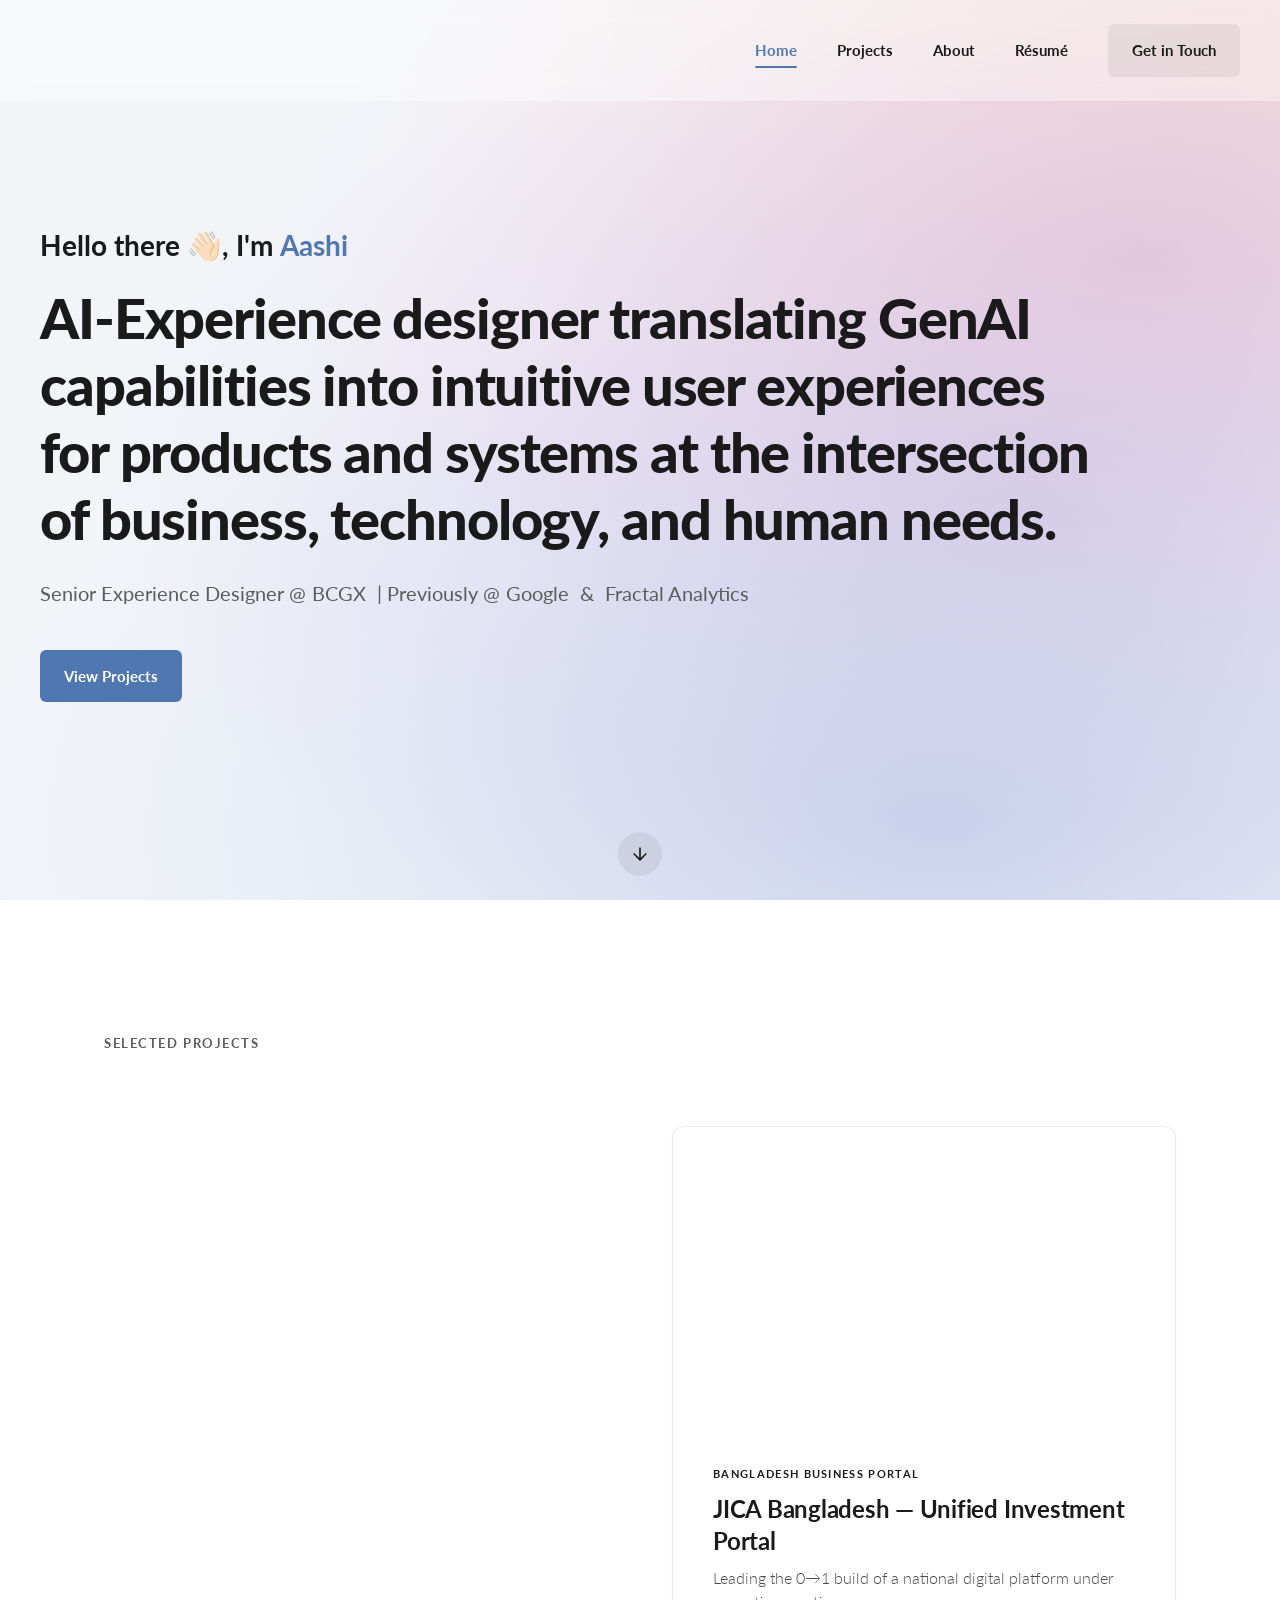
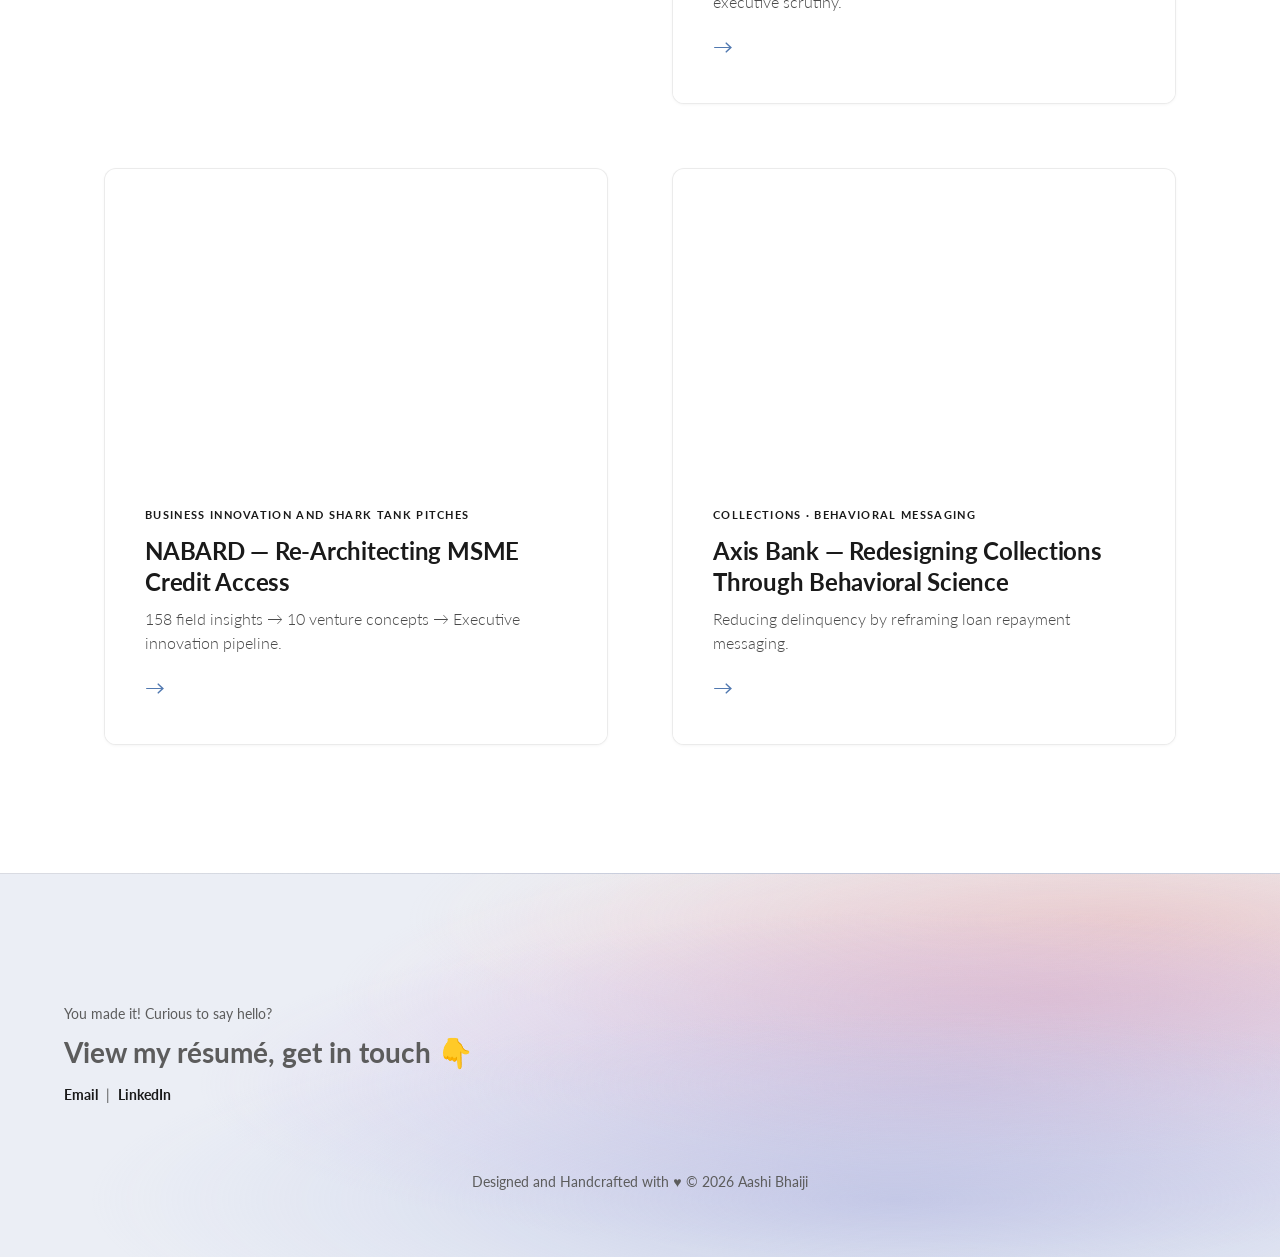
==== index.html @ ac18e511 "Update viewport settings for responsive design and enhance padding for mobile compatibility across m" ====
<!DOCTYPE html>
<html lang="en">
<head>
  <meta charset="UTF-8" />
  <meta name="viewport" content="width=device-width, initial-scale=1.0, viewport-fit=cover" />
  <title>Aashi Bhaiji — Senior Experience Designer</title>
  <meta name="description" content="Aashi Bhaiji — Experience designer crafting scalable product and system experiences at the intersection of business, technology, and human needs." />
  <link rel="preconnect" href="https://fonts.googleapis.com" />
  <link rel="preconnect" href="https://fonts.gstatic.com" crossorigin />
  <link href="https://fonts.googleapis.com/css2?family=Lato:ital,wght@0,300;0,400;0,700;0,900;1,400&display=swap" rel="stylesheet" />
  <link rel="stylesheet" href="styles.css" />
</head>
<body id="top">
  <header class="site-header">
    <nav class="nav">
      <a href="index.html" aria-current="page">Home</a>
      <a href="#projects">Projects</a>
      <a href="about.html">About</a>
      <a href="https://docs.google.com/document/d/1HMW5zZJj4p2m2f_B7VnrQRGxJLU11f6y/edit?usp=sharing&amp;ouid=116514539623917576615&amp;rtpof=true&amp;sd=true" target="_blank" rel="noopener">Résumé</a>
      <a href="#contact" class="btn btn--nav">Get in Touch</a>
    </nav>
    <button class="menu-toggle" aria-label="Toggle menu">
      <span></span>
      <span></span>
      <span></span>
    </button>
  </header>

  <main>
    <section class="hero">
      <div class="hero__container">
        <p class="hero__greeting">Hello there <span class="hero__wave" aria-hidden="true">👋🏻</span>, I'm <a href="https://www.linkedin.com/in/aashibhaiji/" target="_blank" rel="noopener" class="hero__name">Aashi</a></p>
        <h1 class="hero__title">
          AI-Experience designer translating GenAI capabilities into intuitive user experiences for products and systems at the intersection of business, technology, and human needs.
        </h1>
        <p class="hero__lead">
          Senior Experience Designer @<span class="hero__company">BCGX</span> | Previously @<span class="hero__company">Google</span> & <span class="hero__company">Fractal Analytics</span>
        </p>
        <a href="#projects" class="btn btn--primary hero__cta">View Projects</a>
      </div>
      <a href="#projects" class="hero__scroll" aria-label="Scroll to projects">
        <svg width="24" height="24" viewBox="0 0 24 24" fill="none" stroke="currentColor" stroke-width="2" stroke-linecap="round" stroke-linejoin="round"><path d="M12 5v14M19 12l-7 7-7-7"/></svg>
      </a>
    </section>

    <section id="projects" class="work">
      <div class="section-header">
        <span class="section-label">Selected projects</span>
      </div>

      <div class="work__grid">
        <article class="project" id="project-npci">
          <a href="project-npci.html" class="project__link">
            <div class="project__media">
              <img src="assets/npci-project-thumbnail.png" alt="NPCI NetBanking 2.0 thumbnail" class="project__thumb-img project__thumb-img--npci" loading="lazy" decoding="async" />
            </div>
            <div class="project__content">
              <span class="project__description">NetBanking 2.0 · Payments Platform</span>
              <h3 class="project__title">NPCI — Designing NetBanking 2.0</h3>
              <p class="project__subtitle">Reimagining India's NetBanking experience as an interoperable, app-first payment platform.</p>
              <span class="project__arrow">→</span>
            </div>
          </a>
        </article>

        <article class="project" id="project-jica">
          <a href="https://www.notion.so/31821cc8415f800c8d56eee14f1d9a2f" target="_blank" rel="noopener" class="project__link">
            <div class="project__media">
              <span class="project__image project__image--2" aria-hidden="true"></span>
              <span class="project__media-caption">Bangladesh Business Portal</span>
            </div>
            <div class="project__content">
              <span class="project__description">Bangladesh Business Portal</span>
              <h3 class="project__title">JICA Bangladesh — Unified Investment Portal</h3>
              <p class="project__subtitle">Leading the 0→1 build of a national digital platform under executive scrutiny.</p>
              <span class="project__arrow">→</span>
            </div>
          </a>
        </article>

        <article class="project" id="project-nabard">
          <a href="https://www.notion.so/31921cc8415f8076b74cc8e9c3280534" target="_blank" rel="noopener" class="project__link">
            <div class="project__media">
              <span class="project__image project__image--3" aria-hidden="true"></span>
              <span class="project__media-caption">Business Innovation and Shark Tank Pitches</span>
            </div>
            <div class="project__content">
              <span class="project__description">Business Innovation and Shark Tank Pitches</span>
              <h3 class="project__title">NABARD — Re-Architecting MSME Credit Access</h3>
              <p class="project__subtitle">158 field insights → 10 venture concepts → Executive innovation pipeline.</p>
              <span class="project__arrow">→</span>
            </div>
          </a>
        </article>

        <article class="project" id="project-axis">
          <a href="https://www.notion.so/31b21cc8415f806baec9e2d161711b86" target="_blank" rel="noopener" class="project__link">
            <div class="project__media">
              <span class="project__image project__image--4" aria-hidden="true"></span>
              <span class="project__media-caption">Collections · Behavioral Messaging</span>
            </div>
            <div class="project__content">
              <span class="project__description">Collections · Behavioral Messaging</span>
              <h3 class="project__title">Axis Bank — Redesigning Collections Through Behavioral Science</h3>
              <p class="project__subtitle">Reducing delinquency by reframing loan repayment messaging.</p>
              <span class="project__arrow">→</span>
            </div>
          </a>
        </article>
      </div>
    </section>

  </main>

  <footer id="contact" class="site-footer">
    <div class="site-footer__inner">
      <p class="site-footer__hello">You made it! Curious to say hello?</p>
      <p class="site-footer__cta">View my <a href="https://docs.google.com/document/d/1HMW5zZJj4p2m2f_B7VnrQRGxJLU11f6y/edit?usp=sharing&amp;ouid=116514539623917576615&amp;rtpof=true&amp;sd=true" target="_blank" rel="noopener">résumé</a>, get in touch 👇</p>
      <div class="site-footer__links">
        <a href="mailto:hello@aashibhaiji.com" class="site-footer__link">Email</a>
        <span class="site-footer__sep">|</span>
        <a href="https://www.linkedin.com/in/aashibhaiji/" target="_blank" rel="noopener" class="site-footer__link">LinkedIn</a>
      </div>
    </div>
    <p class="site-footer__credit">Designed and Handcrafted with ♥ © 2026 Aashi Bhaiji</p>
  </footer>

  <div class="project-back-top-wrap" id="project-back-top-wrap">
    <span class="project-back-top__label" aria-live="polite">0% read</span>
    <a href="#top" class="project-back-top" aria-label="Back to top" id="project-back-top">
      <span class="project-back-top__ring" aria-hidden="true"></span>
      <svg width="24" height="24" viewBox="0 0 24 24" fill="none" stroke="currentColor" stroke-width="2" stroke-linecap="round" stroke-linejoin="round"><path d="M12 19V5M5 12l7-7 7 7"/></svg>
    </a>
  </div>

  <script src="script.js"></script>
</body>
</html>
---- styles.css ----
/* --- Design tokens --- */
:root {
  --color-bg: #ffffff;
  --color-bg-elevated: #f8f9fa;
  --color-surface: #eef0f2;
  --color-text: #1a1a1a;
  --color-text-muted: #5c5c5c;
  --color-accent: #5078b0;
  --color-accent-soft: rgba(80, 120, 176, 0.12);
  --color-accent-dark: #3e6290;
  --color-border: rgba(0, 0, 0, 0.08);

  --font-family: "Lato", sans-serif;
  /* Hierarchy: light 300, regular 400, bold 700, black 900 */

  --space-xs: 0.5rem;
  --space-sm: 1rem;
  --space-md: 1.5rem;
  --space-lg: 2.5rem;
  --space-xl: 4rem;
  --space-2xl: 6rem;
  --space-3xl: 8rem;

  --radius-sm: 6px;
  --radius-md: 12px;
  --radius-lg: 20px;

  --transition: 0.25s cubic-bezier(0.4, 0, 0.2, 1);
}

/* --- Reset & base --- */
*,
*::before,
*::after {
  box-sizing: border-box;
  margin: 0;
  padding: 0;
}

html {
  scroll-behavior: smooth;
  -webkit-text-size-adjust: 100%;
  text-size-adjust: 100%;
}

body {
  font-family: var(--font-family);
  font-weight: 400;
  font-size: clamp(1rem, 2vw, 1.0625rem);
  line-height: 1.65;
  color: var(--color-text);
  background: #ffffff;
  -webkit-font-smoothing: antialiased;
  -moz-osx-font-smoothing: grayscale;
  overflow-x: hidden;
}

img {
  max-width: 100%;
  height: auto;
  display: block;
}

a {
  color: inherit;
  text-decoration: none;
  transition: color var(--transition), opacity var(--transition);
}

a:hover {
  color: var(--color-accent);
}

a:focus-visible,
button:focus-visible {
  outline: 2px solid var(--color-accent);
  outline-offset: 2px;
}

/* --- Header --- */
.site-header {
  position: fixed;
  top: 0;
  left: 0;
  right: 0;
  z-index: 100;
  display: flex;
  align-items: center;
  justify-content: flex-end;
  padding-top: calc(var(--space-sm) + env(safe-area-inset-top, 0px));
  padding-right: calc(var(--space-md) + env(safe-area-inset-right, 0px));
  padding-bottom: var(--space-sm);
  padding-left: calc(var(--space-md) + env(safe-area-inset-left, 0px));
  background: rgba(255, 255, 255, 0.4);
  backdrop-filter: blur(12px);
  -webkit-backdrop-filter: blur(12px);
  transition: background var(--transition), box-shadow var(--transition);
}

@media (min-width: 769px) {
  .site-header {
    padding-top: calc(var(--space-md) + env(safe-area-inset-top, 0px));
    padding-right: calc(var(--space-lg) + env(safe-area-inset-right, 0px));
    padding-bottom: var(--space-md);
    padding-left: calc(var(--space-lg) + env(safe-area-inset-left, 0px));
  }
}

.site-header.scrolled {
  background: rgba(255, 255, 255, 0.72);
  backdrop-filter: blur(14px);
  -webkit-backdrop-filter: blur(14px);
  box-shadow: 0 1px 0 var(--color-border);
}

body.page-about .site-header,
body.project-page .site-header {
  background: rgba(248, 250, 252, 0.65);
  backdrop-filter: blur(12px);
  -webkit-backdrop-filter: blur(12px);
  border-bottom: 1px solid rgba(0, 0, 0, 0.06);
  box-shadow: 0 1px 0 rgba(0, 0, 0, 0.06);
}

.nav {
  display: flex;
  align-items: center;
  gap: var(--space-md);
}

@media (min-width: 769px) {
  .nav {
    gap: var(--space-lg);
  }
}

.nav a:not(.btn--nav) {
  font-size: clamp(0.875rem, 1.5vw, 0.9375rem);
  font-weight: 700;
  color: var(--color-text);
}

.nav a:not(.btn--nav):hover {
  color: var(--color-accent);
}

.nav a[aria-current="page"]:not(.btn--nav) {
  color: var(--color-accent);
  position: relative;
}

.nav a[aria-current="page"]:not(.btn--nav)::after {
  content: "";
  position: absolute;
  left: 0;
  right: 0;
  bottom: -0.35rem;
  height: 2px;
  background: currentColor;
  border-radius: 999px;
}

.btn--nav {
  display: inline-flex;
  align-items: center;
  justify-content: center;
  padding: 0.5rem 1rem;
  font-size: clamp(0.8125rem, 1.25vw, 0.9375rem);
  font-weight: 700;
  color: var(--color-text);
  background: rgba(0, 0, 0, 0.06);
  border-radius: 9999px;
  transition: background var(--transition), color var(--transition);
}

.btn--nav:hover {
  background: rgba(0, 0, 0, 0.1);
  color: var(--color-text);
}

.menu-toggle {
  display: none;
  flex-direction: column;
  justify-content: center;
  gap: 6px;
  background: none;
  border: none;
  cursor: pointer;
  min-width: 44px;
  min-height: 44px;
  padding: 10px;
  margin: -6px -8px -6px 0;
  color: var(--color-text);
}

.menu-toggle span {
  width: 22px;
  height: 2px;
  background: currentColor;
  transition: var(--transition);
}

@media (max-width: 768px) {
  .nav {
    position: fixed;
    top: 0;
    right: 0;
    bottom: 0;
    left: 0;
    flex-direction: column;
    justify-content: center;
    align-items: center;
    gap: var(--space-lg);
    background: rgba(250, 251, 252, 0.98);
    backdrop-filter: blur(12px);
    opacity: 0;
    visibility: hidden;
    transition: opacity var(--transition), visibility var(--transition);
  }

  .nav .btn--nav {
    margin-top: var(--space-xs);
  }

  .nav.is-open {
    opacity: 1;
    visibility: visible;
  }

  .nav.is-open + .menu-toggle span:nth-child(1) {
    transform: translateY(8px) rotate(45deg);
  }
  .nav.is-open + .menu-toggle span:nth-child(2) {
    opacity: 0;
  }
  .nav.is-open + .menu-toggle span:nth-child(3) {
    transform: translateY(-8px) rotate(-45deg);
  }

  .menu-toggle {
    display: flex;
    z-index: 101;
  }

  .nav a:not(.btn--nav) {
    font-size: 1.0625rem;
    padding: 0.65rem 1.25rem;
    min-height: 48px;
    display: inline-flex;
    align-items: center;
    justify-content: center;
  }

  .nav .btn--nav {
    min-height: 48px;
    padding: 0.65rem 1.35rem;
    font-size: 0.9375rem;
  }
}

/* --- Hero (organic, flowy gradient — reference style) --- */
.hero {
  min-height: 100vh;
  min-height: 100dvh;
  width: 100%;
  display: flex;
  flex-direction: column;
  justify-content: center;
  align-items: center;
  padding: calc(70px + var(--space-sm) + env(safe-area-inset-top, 0px)) 0 max(4rem, env(safe-area-inset-bottom, 0px));
  position: relative;
  background:
    radial-gradient(ellipse 90% 70% at 70% 85%, rgba(170, 185, 228, 0.5) 0%, rgba(195, 208, 238, 0.2) 45%, transparent 70%),
    radial-gradient(ellipse 85% 65% at 75% 55%, rgba(195, 175, 220, 0.48) 0%, rgba(215, 198, 238, 0.18) 50%, transparent 70%),
    radial-gradient(ellipse 80% 60% at 82% 32%, rgba(228, 170, 200, 0.45) 0%, rgba(238, 200, 220, 0.15) 50%, transparent 70%),
    radial-gradient(ellipse 75% 55% at 88% 12%, rgba(240, 195, 175, 0.42) 0%, rgba(248, 218, 198, 0.12) 55%, transparent 75%),
    #f2f4f8;
  background-size: 120% 120%, 120% 120%, 120% 120%, 120% 120%, 100% 100%;
  background-position: 55% 50%, 50% 50%, 45% 50%, 40% 50%, 0 0;
  animation: heroGradientDrift 12s ease-in-out infinite alternate;
}

@keyframes heroGradientDrift {
  0% { background-position: 45% 50%, 40% 50%, 35% 50%, 30% 50%, 0 0; }
  100% { background-position: 65% 50%, 60% 50%, 55% 50%, 50% 50%, 0 0; }
}

.hero__container,
.hero__scroll {
  position: relative;
  z-index: 1;
}

@media (min-width: 769px) {
  .hero {
    padding: calc(80px + var(--space-md) + env(safe-area-inset-top, 0px)) 0 max(5rem, env(safe-area-inset-bottom, 0px));
  }
}

.hero__container {
  width: 100%;
  max-width: 90rem;
  margin: 0 auto;
  padding: 0 max(clamp(1rem, 4vw, 2.5rem), env(safe-area-inset-left, 0px)) 0 max(clamp(1rem, 4vw, 2.5rem), env(safe-area-inset-right, 0px));
  display: flex;
  flex-direction: column;
  align-items: flex-start;
}

.hero__greeting {
  font-size: clamp(1.125rem, 3vw, 1.75rem);
  font-weight: 700;
  color: var(--color-text);
  margin-bottom: var(--space-sm);
  opacity: 0;
  animation: fadeUp 0.6s ease 0.1s forwards;
}

.hero__wave {
  display: inline-block;
  cursor: default;
  transition: transform 0.3s ease;
}

.hero__greeting:hover .hero__wave {
  animation: wave 0.6s ease-in-out;
}

@keyframes wave {
  0%, 100% { transform: rotate(0deg); }
  25% { transform: rotate(20deg); }
  75% { transform: rotate(-10deg); }
}

.hero__greeting .hero__name {
  color: var(--color-accent);
  font-weight: 700;
  display: inline-block;
  transition: transform 0.25s ease, color 0.25s ease;
  position: relative;
  text-decoration: none;
}

.hero__greeting .hero__name::after {
  content: '';
  position: absolute;
  left: 0;
  bottom: -2px;
  width: 100%;
  height: 2px;
  background: currentColor;
  transform: scaleX(0);
  transform-origin: right;
  transition: transform 0.3s ease;
}

.hero__greeting:hover .hero__name,
.hero__name:hover {
  transform: scale(1.04);
}

.hero__greeting:hover .hero__name::after,
.hero__name:hover::after {
  transform: scaleX(1);
  transform-origin: left;
}

.hero__title {
  font-family: var(--font-family);
  font-size: clamp(1.35rem, 5.5vw, 3.5rem);
  font-weight: 900;
  line-height: 1.2;
  letter-spacing: -0.02em;
  color: var(--color-text);
  margin-bottom: var(--space-md);
  width: 100%;
  max-width: 34ch;
  opacity: 0;
  animation: fadeUp 0.6s ease 0.15s forwards;
  text-wrap: balance;
}

.hero__lead {
  font-size: clamp(0.9375rem, 1.75vw, 1.25rem);
  font-weight: 400;
  color: var(--color-text-muted);
  margin-bottom: 0;
  opacity: 0;
  animation: fadeUp 0.6s ease 0.2s forwards;
}

.hero__company {
  padding: 0.15em 0.4em;
  margin: 0 -0.1em;
  border-radius: 4px;
  transition: background 0.25s ease, color 0.25s ease;
}

.hero__lead:hover .hero__company {
  background: var(--color-accent-soft);
  color: var(--color-text);
}

.hero__cta {
  margin-top: var(--space-lg);
  opacity: 0;
  animation: fadeUp 0.6s ease 0.3s forwards;
}

.hero__scroll {
  position: absolute;
  bottom: max(1.5rem, env(safe-area-inset-bottom, 0px));
  left: 50%;
  transform: translateX(-50%);
  display: flex;
  align-items: center;
  justify-content: center;
  width: 2.75rem;
  height: 2.75rem;
  border-radius: 50%;
  background: rgba(0, 0, 0, 0.06);
  color: var(--color-text);
  transition: background var(--transition), color var(--transition), transform var(--transition);
  animation: scrollBounce 2.5s ease-in-out infinite;
  overflow: visible;
}

.hero__scroll::before {
  content: '';
  position: absolute;
  inset: -5px;
  border-radius: 50%;
  border: 2px solid rgba(80, 120, 176, 0.45);
  opacity: 0;
  transform: scale(0.85);
  transition: opacity 0.3s ease, transform 0.3s ease;
}

.hero__scroll:hover::before {
  opacity: 1;
  transform: scale(1);
  animation: scrollRingPulse 1.2s ease-in-out infinite;
}

@keyframes scrollRingPulse {
  0%, 100% { opacity: 0.7; }
  50% { opacity: 1; }
}

.hero__scroll:hover {
  background: rgba(0, 0, 0, 0.12);
  color: var(--color-text);
  animation: none;
  transform: translateX(-50%) translateY(4px);
}

.hero__scroll:hover svg {
  animation: scrollArrow 0.6s ease-in-out infinite;
}

@keyframes scrollBounce {
  0%, 100% { transform: translateX(-50%) translateY(0); }
  50% { transform: translateX(-50%) translateY(6px); }
}

@keyframes scrollArrow {
  0%, 100% { transform: translateY(0); }
  50% { transform: translateY(3px); }
}

.hero__scroll svg {
  width: 1.25rem;
  height: 1.25rem;
  transition: transform var(--transition);
}

@keyframes fadeUp {
  from {
    opacity: 0;
    transform: translateY(20px);
  }
  to {
    opacity: 1;
    transform: translateY(0);
  }
}

/* --- Buttons --- */
.btn {
  display: inline-flex;
  align-items: center;
  justify-content: center;
  padding: 0.875rem 1.5rem;
  font-family: var(--font-family);
  font-size: 0.9375rem;
  font-weight: 700;
  border-radius: var(--radius-sm);
  transition: background var(--transition), color var(--transition), transform var(--transition);
}

.btn--primary {
  background: var(--color-accent);
  color: #fff;
}

.btn--primary:hover {
  background: var(--color-accent-dark);
  color: #fff;
  transform: translateY(-1px);
}

.btn--ghost {
  background: transparent;
  color: var(--color-text);
  border: 1px solid var(--color-border);
}

.btn--ghost:hover {
  border-color: var(--color-text-muted);
  color: var(--color-text);
}

/* --- Sections --- */
.section-header {
  margin-bottom: var(--space-xl);
}

.section-label {
  display: inline-block;
  font-family: var(--font-family);
  font-size: 0.8125rem;
  font-weight: 700;
  letter-spacing: 0.12em;
  text-transform: uppercase;
  color: var(--color-text-muted);
  margin-bottom: var(--space-xs);
  position: relative;
  transition: letter-spacing 0.3s ease, color 0.3s ease;
}

.section-label::after {
  content: '';
  position: absolute;
  left: 50%;
  bottom: -4px;
  width: 0;
  height: 2px;
  background: var(--color-accent);
  transition: width 0.35s ease, left 0.35s ease;
}

.section-label:hover {
  letter-spacing: 0.14em;
  color: var(--color-text);
}

.section-label:hover::after {
  left: 0;
  width: 100%;
}

.section-title {
  font-family: var(--font-family);
  font-size: clamp(1.75rem, 3vw, 2.25rem);
  font-weight: 900;
  letter-spacing: -0.02em;
}

/* --- Work --- */
.work {
  padding: var(--space-2xl) var(--space-md);
  max-width: 72rem;
  margin: 0 auto;
  background: #ffffff;
}

@media (min-width: 769px) {
  .work {
    padding: var(--space-3xl) var(--space-lg);
  }
}

.work__grid {
  display: grid;
  grid-template-columns: repeat(2, 1fr);
  gap: var(--space-xl);
  align-items: stretch;
}

.project {
  scroll-margin-top: 5rem;
  display: flex;
}

.project__link {
  display: flex;
  flex-direction: column;
  width: 100%;
  min-height: 380px;
  border-radius: var(--radius-md);
  overflow: hidden;
  background: #ffffff;
  border: 1px solid var(--color-border);
  box-shadow: 0 1px 3px rgba(0, 0, 0, 0.04);
  transition: border-color var(--transition), transform var(--transition), box-shadow var(--transition);
}

.project__link:hover {
  border-color: rgba(80, 120, 176, 0.35);
  transform: translateY(-4px);
  box-shadow: 0 12px 40px rgba(0, 0, 0, 0.08);
}

.project__link:hover .project__image {
  transform: scale(1.04);
}

.project__link:hover .project__thumb-img {
  transform: scale(1.04);
}

.project__link:hover .project__arrow {
  transform: translateX(4px);
}

.project__link:hover .project__title {
  color: var(--color-accent);
}

.project__media {
  position: relative;
  aspect-ratio: 16 / 10;
  min-height: 160px;
  overflow: hidden;
  flex-shrink: 0;
}

.project__thumb-img {
  width: 100%;
  height: 100%;
  object-fit: cover;
  object-position: center;
  display: block;
  transition: transform 0.5s ease;
}

.project__thumb-img--npci {
  object-position: center 82%;
  transform: scale(1.16);
}

.project__link:hover .project__thumb-img--npci {
  transform: scale(1.2);
}

.project__image {
  width: 100%;
  height: 100%;
  background-size: cover;
  background-position: center;
  transition: transform 0.5s ease;
}

.project__image--1 {
  background-image: url('assets/npci-project-thumbnail.png');
  background-size: cover;
  background-position: center;
}

.project__image--2 {
  background: linear-gradient(135deg, #1e3a4a 0%, #152d3a 50%, #0f2430 100%);
  background-image: linear-gradient(135deg, rgba(255,255,255,0.05) 0%, transparent 50%), linear-gradient(135deg, #1e3a4a 0%, #152d3a 50%, #0f2430 100%);
}

.project__image--3 {
  background: linear-gradient(135deg, #2a3d4a 0%, #1a2d38 50%, #132228 100%);
  background-image: linear-gradient(135deg, rgba(255,255,255,0.05) 0%, transparent 50%), linear-gradient(135deg, #2a3d4a 0%, #1a2d38 50%, #132228 100%);
}

.project__image--4 {
  background: linear-gradient(135deg, #243a47 0%, #1a2d38 50%, #132228 100%);
  background-image: linear-gradient(135deg, rgba(255,255,255,0.05) 0%, transparent 50%), linear-gradient(135deg, #243a47 0%, #1a2d38 50%, #132228 100%);
}

.project__media-caption {
  position: absolute;
  bottom: var(--space-sm);
  left: var(--space-md);
  font-family: var(--font-family);
  font-size: 0.6875rem;
  font-weight: 700;
  letter-spacing: 0.12em;
  text-transform: uppercase;
  color: rgba(255, 255, 255, 0.9);
}

.project__content {
  padding: var(--space-md) var(--space-lg) var(--space-lg);
  display: flex;
  flex-direction: column;
  gap: var(--space-xs);
  flex: 1;
  min-height: 0;
  background: #ffffff;
}

.project__description {
  font-family: var(--font-family);
  font-size: 0.6875rem;
  font-weight: 700;
  letter-spacing: 0.12em;
  text-transform: uppercase;
  color: #1a1a1a;
  margin-bottom: 2px;
}

.project__title {
  font-family: var(--font-family);
  font-size: clamp(1.25rem, 2vw, 1.5rem);
  font-weight: 700;
  letter-spacing: -0.01em;
  line-height: 1.3;
  color: #1a1a1a;
  transition: color var(--transition);
}

.project__subtitle {
  font-family: var(--font-family);
  font-size: clamp(0.9375rem, 1.25vw, 1rem);
  font-weight: 300;
  color: #4a4a4a;
  line-height: 1.5;
  margin-top: 2px;
}

.project__arrow {
  align-self: flex-start;
  margin-top: var(--space-xs);
  font-size: 1.25rem;
  color: var(--color-accent);
  transition: transform var(--transition);
}

@media (max-width: 768px) {
  .work {
    padding: var(--space-xl) max(var(--space-sm), env(safe-area-inset-left, 0px)) var(--space-xl) max(var(--space-sm), env(safe-area-inset-right, 0px));
  }

  .work__grid {
    grid-template-columns: 1fr;
    gap: var(--space-lg);
  }

  .project__link {
    min-height: 0;
  }

  .project__media {
    aspect-ratio: 16 / 9;
  }

  .project__content {
    padding: var(--space-md) var(--space-md) var(--space-lg);
  }
}

/* --- Footer (gradient like hero, left-aligned, last line centered) --- */
.site-footer {
  padding: var(--space-2xl) calc(var(--space-md) + env(safe-area-inset-right, 0px)) calc(var(--space-lg) + env(safe-area-inset-bottom, 0px)) calc(var(--space-md) + env(safe-area-inset-left, 0px));
  border-top: 1px solid var(--color-border);
  background:
    radial-gradient(ellipse 90% 70% at 70% 85%, rgba(165, 175, 220, 0.5) 0%, rgba(185, 195, 230, 0.2) 45%, transparent 70%),
    radial-gradient(ellipse 85% 65% at 75% 55%, rgba(185, 165, 210, 0.45) 0%, rgba(200, 180, 228, 0.18) 50%, transparent 70%),
    radial-gradient(ellipse 80% 60% at 82% 32%, rgba(220, 160, 190, 0.45) 0%, rgba(235, 185, 210, 0.15) 50%, transparent 70%),
    radial-gradient(ellipse 75% 55% at 88% 12%, rgba(235, 180, 160, 0.4) 0%, rgba(245, 205, 185, 0.12) 55%, transparent 75%),
    #ebeef5;
  background-size: 100% 100%, 100% 100%, 100% 100%, 100% 100%, 100% 100%;
}

@media (min-width: 769px) {
  .site-footer {
    padding: var(--space-3xl) calc(var(--space-lg) + env(safe-area-inset-right, 0px)) calc(var(--space-xl) + env(safe-area-inset-bottom, 0px)) calc(var(--space-lg) + env(safe-area-inset-left, 0px));
  }
}

.site-footer__inner {
  max-width: 72rem;
  margin: 0 auto;
  text-align: left;
}

.site-footer__hello {
  font-family: var(--font-family);
  font-size: clamp(1.375rem, 3.75vw, 2rem);
  font-weight: 700;
  color: var(--color-text);
  margin-bottom: 0.25rem;
}

.site-footer__cta {
  margin-bottom: 0.5rem;
  font-family: var(--font-family);
  font-size: clamp(1.25rem, 3.25vw, 1.875rem);
  font-weight: 700;
  color: var(--color-accent);
}

.site-footer__cta a {
  color: inherit;
  transition: color var(--transition), opacity var(--transition);
}

.site-footer__cta a:hover {
  color: var(--color-accent-dark);
  text-decoration: underline;
}

.site-footer__links {
  display: flex;
  flex-wrap: wrap;
  align-items: center;
  justify-content: flex-start;
  gap: 0.5rem;
  margin-bottom: 0;
  font-size: 0.875rem;
}

.site-footer__sep {
  color: var(--color-text-muted);
  user-select: none;
}

.site-footer__link {
  font-family: var(--font-family);
  font-weight: 700;
  color: var(--color-text);
  transition: color var(--transition);
}

.site-footer__link:hover {
  color: var(--color-accent);
}

.site-footer__credit {
  font-family: var(--font-family);
  font-size: 0.75rem;
  font-weight: 300;
  color: var(--color-text-muted);
  text-align: center;
  margin-top: var(--space-xl);
  margin-bottom: 0;
}

.site-footer p {
  font-family: var(--font-family);
  font-size: 0.875rem;
  font-weight: 400;
  color: var(--color-text-muted);
}

/* CTA line: match hero greeting size (overrides .site-footer p) */
p.site-footer__cta {
  font-size: clamp(1.125rem, 3vw, 1.75rem);
  font-weight: 700;
}

.site-footer__inner p + p {
  margin-top: 0;
}

/* --- About page --- */
.about-page {
  padding-top: 4rem;
}

.about-hero {
  position: relative;
  padding: calc(70px + var(--space-2xl)) var(--space-md) var(--space-2xl);
  min-height: 0;
}

.about-hero__gradient {
  position: absolute;
  inset: 0;
  background:
    radial-gradient(ellipse 90% 70% at 70% 85%, rgba(165, 175, 220, 0.5) 0%, rgba(185, 195, 230, 0.2) 45%, transparent 70%),
    radial-gradient(ellipse 85% 65% at 75% 55%, rgba(185, 165, 210, 0.45) 0%, rgba(200, 180, 228, 0.18) 50%, transparent 70%),
    radial-gradient(ellipse 80% 60% at 82% 32%, rgba(220, 160, 190, 0.45) 0%, rgba(235, 185, 210, 0.15) 50%, transparent 70%),
    radial-gradient(ellipse 75% 55% at 88% 12%, rgba(235, 180, 160, 0.4) 0%, rgba(245, 205, 185, 0.12) 55%, transparent 75%),
    #ebeef5;
  background-size: 100% 100%, 100% 100%, 100% 100%, 100% 100%, 100% 100%;
  z-index: 0;
}

.about-hero__inner {
  position: relative;
  z-index: 1;
  max-width: 72rem;
  margin: 0 auto;
  display: flex;
  flex-direction: column;
  align-items: center;
  gap: var(--space-xl);
}

@media (min-width: 769px) {
  .about-hero__inner {
    flex-direction: row;
    align-items: flex-start;
    gap: var(--space-2xl);
  }
}

.about-hero__photo-wrap {
  flex-shrink: 0;
  width: 200px;
  height: 200px;
  border-radius: 50%;
  overflow: hidden;
  border: 4px solid rgba(255, 255, 255, 0.9);
  box-shadow: 0 8px 32px rgba(0, 0, 0, 0.1);
  transition: transform var(--transition), box-shadow var(--transition);
}

.about-hero__photo-wrap:hover {
  transform: scale(1.03);
  box-shadow: 0 12px 40px rgba(0, 0, 0, 0.15);
}

@media (min-width: 769px) {
  .about-hero__photo-wrap {
    width: 280px;
    height: 280px;
  }
}

.about-hero__photo {
  width: 100%;
  height: 100%;
  object-fit: cover;
  object-position: center 50%;
  display: block;
}

.about-hero__intro {
  text-align: center;
}

@media (min-width: 769px) {
  .about-hero__intro {
    text-align: left;
    flex: 1;
  }
}

.about-hero__title {
  font-family: var(--font-family);
  font-size: clamp(1.75rem, 4vw, 2.5rem);
  font-weight: 700;
  color: var(--color-text);
  margin-bottom: var(--space-xs);
}

.about-hero__role {
  font-size: clamp(1.0625rem, 1.5vw, 1.25rem);
  font-weight: 700;
  color: var(--color-accent);
  margin-bottom: var(--space-sm);
}

.about-hero__tagline {
  font-size: clamp(0.9375rem, 1.25vw, 1.0625rem);
  font-weight: 400;
  color: var(--color-text-muted);
  line-height: 1.6;
  max-width: 42rem;
  margin: 0 auto;
}

@media (min-width: 769px) {
  .about-hero__tagline {
    margin: 0;
  }
}

.about-hero__logos {
  margin-top: var(--space-lg);
}

.about-hero__logos-label {
  display: block;
  font-size: 0.75rem;
  font-weight: 700;
  letter-spacing: 0.08em;
  text-transform: uppercase;
  color: var(--color-text-muted);
  margin-bottom: 0.5rem;
}

.about-hero__logos-row {
  display: flex;
  flex-wrap: wrap;
  align-items: center;
  gap: var(--space-lg);
}

.about-hero__logo {
  height: 32px;
  width: auto;
  max-width: 100px;
  object-fit: contain;
  object-position: center center;
  display: block;
  transition: opacity var(--transition);
}

.about-hero__logo:hover {
  opacity: 1;
}

.about-hero__logo-wrap {
  display: inline-flex;
  align-items: center;
  min-height: 28px;
}

.about-hero__logo-fallback {
  font-size: 0.9375rem;
  font-weight: 700;
  color: var(--color-text-muted);
}

.about-hero__cta {
  display: inline-block;
  margin-top: var(--space-md);
}

.about-content {
  padding: var(--space-2xl) var(--space-md);
  background: #ffffff;
}

@media (max-width: 768px) {
  .about-page {
    padding-top: calc(3rem + env(safe-area-inset-top, 0px));
  }

  .about-hero {
    padding: calc(70px + var(--space-xl) + env(safe-area-inset-top, 0px)) max(var(--space-sm), env(safe-area-inset-left, 0px)) var(--space-xl) max(var(--space-sm), env(safe-area-inset-right, 0px));
  }

  .about-content {
    padding: var(--space-xl) max(var(--space-sm), env(safe-area-inset-left, 0px)) var(--space-2xl) max(var(--space-sm), env(safe-area-inset-right, 0px));
  }
}

.about-content__inner {
  max-width: 56rem;
  margin: 0 auto;
}

.about-content__heading {
  font-family: var(--font-family);
  font-size: clamp(1.25rem, 2vw, 1.5rem);
  font-weight: 700;
  color: var(--color-text);
  margin-top: var(--space-xl);
  margin-bottom: var(--space-md);
  letter-spacing: -0.02em;
  display: flex;
  align-items: center;
  gap: 0.5rem;
}

.about-content__heading:first-child {
  margin-top: 0;
}

.about-content__icon {
  display: inline-flex;
  align-items: center;
  justify-content: center;
  width: 1.75rem;
  height: 1.75rem;
  color: var(--color-accent);
  flex-shrink: 0;
}

.about-content__icon svg {
  width: 100%;
  height: 100%;
}

/* Scroll reveal: hidden until in view */
.about-reveal {
  opacity: 0;
  transform: translateY(20px);
  transition: opacity 0.6s ease, transform 0.6s ease;
}

.about-reveal.is-visible {
  opacity: 1;
  transform: translateY(0);
}

.about-list {
  list-style: none;
  padding: 0;
  margin: 0 0 var(--space-lg);
}

.about-list__item {
  font-size: 0.9375rem;
  font-weight: 400;
  color: var(--color-text);
  line-height: 1.6;
  padding: var(--space-sm) 0;
  border-bottom: 1px solid var(--color-border);
}

.about-list__item:last-child {
  border-bottom: none;
}

.about-exp__item {
  margin-bottom: var(--space-lg);
  padding: var(--space-lg);
  border-radius: var(--radius-md);
  border: 1px solid var(--color-border);
  background: #ffffff;
  box-shadow: 0 1px 3px rgba(0, 0, 0, 0.04);
  transition: transform var(--transition), box-shadow var(--transition), border-color var(--transition);
}

.about-exp__item:hover {
  transform: translateY(-2px);
  box-shadow: 0 8px 24px rgba(0, 0, 0, 0.08);
  border-color: rgba(80, 120, 176, 0.25);
}

.about-exp__item:last-of-type {
  margin-bottom: 0;
}

.about-exp__meta {
  margin-bottom: var(--space-md);
}

.about-exp__title {
  font-family: var(--font-family);
  font-size: 1.125rem;
  font-weight: 700;
  color: var(--color-text);
  margin-bottom: 0.25rem;
  display: inline-flex;
  align-items: center;
  gap: 0.6rem;
  flex-wrap: wrap;
}

.about-exp__company-logo {
  height: 18px;
  width: auto;
  object-fit: contain;
  display: inline-block;
}

.about-exp__company-logo--bcg {
  height: 16px;
}

.about-exp__role {
  display: block;
  font-size: 0.9375rem;
  font-weight: 700;
  color: var(--color-accent);
}

.about-exp__dates {
  display: block;
  font-size: 0.8125rem;
  font-weight: 300;
  color: var(--color-text-muted);
  margin-top: 0.25rem;
}

.about-exp__bullets {
  list-style: disc;
  padding-left: 1.25rem;
  margin: 0;
  font-size: 0.9375rem;
  font-weight: 400;
  color: var(--color-text);
  line-height: 1.65;
}

.about-exp__bullets li {
  margin-bottom: 0.5rem;
}

.about-exp__bullets li:last-child {
  margin-bottom: 0;
}

.about-exp__sub {
  list-style: circle;
  margin-left: 1rem;
  padding-left: 0.25rem;
}

.about-exp__selected-head,
.about-exp__subhead {
  list-style: none;
  margin-left: 0;
  padding-left: 0;
  margin-bottom: 0.25rem;
}

.about-exp__selected-head {
  margin-top: var(--space-lg);
}

.about-exp__selected-head .about-exp__subheading {
  color: var(--color-accent);
  font-size: 1.125rem;
}

.about-exp__subhead {
  margin-top: var(--space-lg);
}

.about-exp__subhead:first-of-type {
  margin-top: var(--space-sm);
}

.about-exp__subheading {
  font-family: var(--font-family);
  font-size: 1rem;
  font-weight: 700;
  color: var(--color-text);
  margin: 0;
  letter-spacing: -0.01em;
}

.about-exp__live {
  list-style: none;
  margin-left: 0;
  padding-left: 0;
  margin-top: 0.5rem;
  margin-bottom: 0.5rem;
  padding: 0.35rem 0 0.35rem 0.75rem;
  border-left: 3px solid var(--color-accent);
  background: var(--color-accent-soft);
  border-radius: 0 4px 4px 0;
  font-size: 0.875rem;
  font-weight: 600;
  display: flex;
  align-items: center;
  flex-wrap: wrap;
  gap: 0.5rem;
}

.about-exp__live-pill {
  display: inline-block;
  padding: 0.2rem 0.5rem;
  font-size: 0.6875rem;
  font-weight: 700;
  letter-spacing: 0.06em;
  text-transform: uppercase;
  color: #fff;
  background: var(--color-accent);
  border-radius: 4px;
}

.about-exp__live a {
  color: var(--color-accent);
}

.about-exp__live a:hover {
  text-decoration: underline;
}

.about-exp__live-icon {
  font-size: 0.75em;
  opacity: 0.9;
}

.about-content__back {
  margin-top: var(--space-2xl);
  margin-bottom: 0;
}

.about-content__back a {
  font-weight: 700;
  color: var(--color-accent);
}

.about-content__back a:hover {
  text-decoration: underline;
}

/* Skills pills */
.about-skills {
  margin-bottom: var(--space-xl);
}

.about-skills__group {
  font-family: var(--font-family);
  font-size: 0.9375rem;
  font-weight: 700;
  color: var(--color-text);
  margin-top: var(--space-md);
  margin-bottom: 0.25rem;
}

.about-skills__group:first-child {
  margin-top: 0;
}

.about-skills__list {
  font-size: 0.9375rem;
  font-weight: 400;
  color: var(--color-text);
  line-height: 1.65;
  margin: 0 0 var(--space-sm);
}

/* --- Project / case study page --- */
.project-page {
  padding-top: 0;
}

.project-main {
  padding-bottom: 0;
}

.project-hero {
  position: relative;
  padding: calc(70px + var(--space-2xl)) var(--space-md) var(--space-2xl);
  min-height: 0;
}

.project-hero__gradient {
  position: absolute;
  inset: 0;
  background:
    radial-gradient(ellipse 90% 70% at 70% 85%, rgba(165, 175, 220, 0.5) 0%, rgba(185, 195, 230, 0.2) 45%, transparent 70%),
    radial-gradient(ellipse 85% 65% at 75% 55%, rgba(185, 165, 210, 0.45) 0%, rgba(200, 180, 228, 0.18) 50%, transparent 70%),
    radial-gradient(ellipse 80% 60% at 82% 32%, rgba(220, 160, 190, 0.45) 0%, rgba(235, 185, 210, 0.15) 50%, transparent 70%),
    radial-gradient(ellipse 75% 55% at 88% 12%, rgba(235, 180, 160, 0.4) 0%, rgba(245, 205, 185, 0.12) 55%, transparent 75%),
    #ebeef5;
  background-size: 100% 100%, 100% 100%, 100% 100%, 100% 100%, 100% 100%;
  z-index: 0;
}

.project-hero__inner {
  position: relative;
  z-index: 1;
  max-width: 52rem;
  margin: 0 auto;
}

.project-back {
  display: inline-block;
  font-size: 0.9375rem;
  font-weight: 700;
  color: var(--color-accent);
  margin-bottom: var(--space-lg);
}

.project-back:hover {
  text-decoration: underline;
}

.project-hero__label {
  font-size: 0.8125rem;
  font-weight: 700;
  letter-spacing: 0.08em;
  text-transform: uppercase;
  color: var(--color-text-muted);
  margin-bottom: var(--space-xs);
}

.project-hero__title {
  font-family: var(--font-family);
  font-size: clamp(1.75rem, 4vw, 2.75rem);
  font-weight: 900;
  line-height: 1.2;
  letter-spacing: -0.02em;
  color: var(--color-text);
  margin-bottom: var(--space-sm);
}

.project-hero__tagline {
  font-size: clamp(1rem, 1.5vw, 1.25rem);
  font-weight: 400;
  color: var(--color-text-muted);
  line-height: 1.5;
  margin-bottom: var(--space-lg);
}

.project-hero__meta {
  display: flex;
  flex-wrap: nowrap;
  align-items: baseline;
  gap: 0;
  margin-bottom: var(--space-xl);
  border-top: 1px solid var(--color-border);
  border-bottom: 1px solid var(--color-border);
  padding: var(--space-sm) 0;
}

.project-hero__meta-item {
  margin: 0;
  flex: 1;
  min-width: 0;
  padding: 0 var(--space-md);
  border-right: 1px solid var(--color-border);
}

.project-hero__meta-item:last-child {
  border-right: none;
  padding-right: 0;
}

.project-hero__meta-item:first-child {
  padding-left: 0;
}

.project-hero__meta-item dt {
  font-size: 0.6875rem;
  font-weight: 700;
  letter-spacing: 0.06em;
  text-transform: uppercase;
  color: var(--color-text-muted);
  margin-bottom: 0.2rem;
}

.project-hero__meta-item dd {
  font-size: 0.8125rem;
  font-weight: 600;
  color: var(--color-text);
  margin: 0;
  line-height: 1.35;
}

@media (max-width: 768px) {
  .project-hero {
    padding: calc(70px + var(--space-xl) + env(safe-area-inset-top, 0px)) max(var(--space-sm), env(safe-area-inset-left, 0px)) var(--space-xl) max(var(--space-sm), env(safe-area-inset-right, 0px));
  }

  .project-hero__meta {
    flex-wrap: wrap;
    gap: var(--space-sm) 0;
  }
  .project-hero__meta-item {
    flex: 1 1 50%;
    min-width: 45%;
    border-right: none;
    border-bottom: 1px solid var(--color-border);
    padding: var(--space-xs) 0;
  }
  .project-hero__meta-item:nth-child(odd) {
    padding-right: var(--space-sm);
  }
  .project-hero__meta-item:nth-child(even) {
    padding-left: var(--space-sm);
    border-left: 1px solid var(--color-border);
  }
  .project-hero__meta-item:last-child,
  .project-hero__meta-item:nth-last-child(2) {
    border-bottom: none;
  }

  .project-content {
    padding: var(--space-xl) max(var(--space-sm), env(safe-area-inset-left, 0px)) var(--space-2xl) max(var(--space-sm), env(safe-area-inset-right, 0px));
  }

  .project-section--alt {
    margin-left: 0;
    margin-right: 0;
    border-radius: var(--radius-sm);
    padding: var(--space-md) max(var(--space-sm), env(safe-area-inset-left, 0px)) var(--space-md) max(var(--space-sm), env(safe-area-inset-right, 0px));
  }

  .project-section p,
  .project-list,
  .project-callout {
    font-size: 1.0625rem;
  }

  .project-callout {
    padding: var(--space-md);
    margin-left: 0;
    margin-right: 0;
  }

  .project-doc-viewport__body {
    height: min(58vh, 480px);
    max-height: min(58vh, 480px);
    min-height: 220px;
  }

  .project-doc-viewport__toolbar {
    flex-direction: column;
    align-items: flex-start;
  }

  .project-back-top-wrap {
    right: max(var(--space-sm), env(safe-area-inset-right, 0px));
    bottom: max(var(--space-md), env(safe-area-inset-bottom, 0px));
    flex-wrap: wrap;
    justify-content: flex-end;
    max-width: calc(100vw - 1.25rem);
  }

  .project-back-top__label {
    max-width: 9rem;
    white-space: normal;
    line-height: 1.25;
    text-align: right;
  }

  .img-lightbox {
    padding: max(0.75rem, env(safe-area-inset-top)) max(0.75rem, env(safe-area-inset-right)) max(0.75rem, env(safe-area-inset-bottom)) max(0.75rem, env(safe-area-inset-left));
  }

  .img-lightbox__inner {
    width: min(1200px, 100%);
    max-height: min(88vh, 100dvh);
  }

  .img-lightbox__close {
    top: max(0.25rem, env(safe-area-inset-top, 0px));
    right: max(0.25rem, env(safe-area-inset-right, 0px));
    width: 2.75rem;
    height: 2.75rem;
    font-size: 1.25rem;
  }

  .project-img--video-mobile-fit {
    max-width: min(22rem, calc(100% - 0.5rem));
  }
}

/* Image placeholders — replace with <img> when ready */
.project-img {
  margin: var(--space-lg) 0;
}

.project-img--hero {
  margin-top: var(--space-xl);
  margin-bottom: var(--space-2xl);
}

.project-img__placeholder {
  display: flex;
  align-items: center;
  justify-content: center;
  min-height: 200px;
  background: var(--color-surface);
  border: 2px dashed var(--color-border);
  border-radius: var(--radius-md);
  color: var(--color-text-muted);
  font-size: 0.875rem;
  text-align: center;
  padding: var(--space-md);
}

.project-img--hero .project-img__placeholder {
  aspect-ratio: 16 / 9;
  min-height: 0;
}

.project-img--full .project-img__placeholder {
  aspect-ratio: 16 / 9;
  min-height: 0;
}

.project-img--inline .project-img__placeholder {
  aspect-ratio: 4 / 3;
  max-width: 36rem;
  min-height: 0;
}

.project-img__caption {
  max-width: 20ch;
}

.project-img__visit-link {
  margin-top: 0.5rem;
  font-size: 0.875rem;
  font-weight: 700;
}

.project-img__visit-link a {
  color: var(--color-accent);
}

.project-img__visit-link a:hover {
  text-decoration: underline;
}

.project-img__media {
  width: 100%;
  height: auto;
  display: block;
  border-radius: var(--radius-md);
  border: 1px solid var(--color-border);
  box-shadow: 0 10px 28px rgba(0, 0, 0, 0.08);
}

.project-img--video {
  min-height: 12rem;
}

/* Mobile screen recordings: cap size so the page stays scannable */
.project-img--video.project-img--video-mobile-fit {
  max-width: min(22rem, 100%);
  margin-left: auto;
  margin-right: auto;
  min-height: 0;
}

.project-img--video-mobile-fit .project-video__media {
  width: auto;
  max-width: 100%;
  max-height: min(62vh, 520px);
  height: auto;
  margin-left: auto;
  margin-right: auto;
  object-fit: contain;
}

.project-video__media {
  width: 100%;
  max-width: 100%;
  height: auto;
  display: block;
  border-radius: var(--radius-md);
  border: 1px solid var(--color-border);
  box-shadow: 0 10px 28px rgba(0, 0, 0, 0.08);
  background: #0f1419;
}

/* Embedded workbook (Office Online) + download — fixed viewport height */
.project-doc-viewport {
  margin: var(--space-lg) 0;
  border: 1px solid var(--color-border);
  border-radius: var(--radius-md);
  box-shadow: 0 10px 28px rgba(0, 0, 0, 0.08);
  overflow: hidden;
  background: var(--color-surface);
  max-width: 100%;
}

.project-doc-viewport__toolbar {
  display: flex;
  flex-wrap: wrap;
  align-items: center;
  justify-content: space-between;
  gap: var(--space-sm);
  padding: var(--space-sm) var(--space-md);
  border-bottom: 1px solid var(--color-border);
  background: var(--color-bg-elevated);
}

.project-doc-viewport__title {
  font-size: 0.875rem;
  font-weight: 700;
  color: var(--color-text);
  line-height: 1.35;
  max-width: 42ch;
}

.project-doc-viewport__download {
  font-size: 0.8125rem;
  font-weight: 700;
  color: var(--color-accent);
  text-decoration: none;
  white-space: nowrap;
}

.project-doc-viewport__download:hover {
  text-decoration: underline;
}

.project-doc-viewport__body {
  position: relative;
  width: 100%;
  height: min(70vh, 600px);
  min-height: 280px;
  max-height: min(70vh, 600px);
  background: var(--color-bg-elevated);
}

.project-doc-viewport__frame {
  display: block;
  width: 100%;
  height: 100%;
  border: 0;
  background: #fff;
}

.project-doc-viewport--local .project-doc-viewport__frame {
  display: none;
}

.project-doc-viewport__fallback {
  display: none;
  position: absolute;
  inset: 0;
  align-items: center;
  justify-content: center;
  padding: var(--space-lg);
  text-align: center;
  font-size: 0.875rem;
  line-height: 1.5;
  color: var(--color-text-muted);
}

.project-doc-viewport__fallback p {
  margin: 0;
  max-width: 36ch;
}

.project-doc-viewport--local .project-doc-viewport__fallback {
  display: flex;
}

.project-img__strip {
  display: grid;
  gap: var(--space-md);
}

.project-img__strip--three {
  grid-template-columns: repeat(3, minmax(0, 1fr));
}

.project-img__strip--stack {
  grid-template-columns: 1fr;
  gap: var(--space-lg);
}

@media (max-width: 1024px) {
  .project-img__strip--three {
    grid-template-columns: 1fr;
  }
}

.project-img__strip .project-img__media {
  cursor: zoom-in;
}

.project-reveal-image {
  opacity: 0;
  transform: translateY(18px);
  transition: opacity 0.65s ease, transform 0.65s ease;
}

.project-reveal-image.is-visible {
  opacity: 1;
  transform: translateY(0);
}

.img-lightbox {
  position: fixed;
  inset: 0;
  background: rgba(10, 16, 28, 0.82);
  display: flex;
  align-items: center;
  justify-content: center;
  z-index: 999;
  padding: 2rem;
  opacity: 0;
  visibility: hidden;
  pointer-events: none;
  transition: opacity 0.25s ease, visibility 0.25s ease;
}

.img-lightbox.is-open {
  opacity: 1;
  visibility: visible;
  pointer-events: auto;
}

.img-lightbox__inner {
  position: relative;
  width: min(1200px, 92vw);
  max-height: 90vh;
  display: flex;
  align-items: center;
  justify-content: center;
}

.img-lightbox__img {
  width: auto;
  max-width: 100%;
  max-height: 88vh;
  border-radius: var(--radius-md);
  border: 1px solid rgba(255, 255, 255, 0.16);
  box-shadow: 0 24px 60px rgba(0, 0, 0, 0.45);
  object-fit: contain;
}

.img-lightbox__close {
  position: absolute;
  top: -0.75rem;
  right: -0.75rem;
  width: 2.25rem;
  height: 2.25rem;
  border: 0;
  border-radius: 999px;
  background: rgba(255, 255, 255, 0.92);
  color: #0f172a;
  font-size: 1.15rem;
  font-weight: 700;
  line-height: 1;
  cursor: pointer;
}

.img-lightbox__close:hover {
  background: #ffffff;
}

.project-content {
  background: #ffffff;
  padding: var(--space-2xl) var(--space-md) var(--space-3xl);
}

.project-content__inner {
  max-width: 52rem;
  margin: 0 auto;
}

.project-section {
  margin-bottom: var(--space-2xl);
}

.project-section:last-of-type {
  margin-bottom: var(--space-xl);
}

.project-section__title {
  font-family: var(--font-family);
  font-size: clamp(1.25rem, 2vw, 1.5rem);
  font-weight: 700;
  color: var(--color-text);
  margin-bottom: var(--space-md);
  padding-top: var(--space-sm);
}

.project-section__subtitle {
  font-family: var(--font-family);
  font-size: 1.125rem;
  font-weight: 700;
  color: var(--color-text);
  margin-top: var(--space-lg);
  margin-bottom: var(--space-sm);
}

.project-section__lead {
  font-size: 1.0625rem;
  line-height: 1.65;
  color: var(--color-text);
  margin-bottom: var(--space-md);
}

.project-section p {
  font-size: 1.125rem;
  font-weight: 400;
  line-height: 1.65;
  color: var(--color-text);
  margin-bottom: var(--space-md);
}

.project-section p:last-child {
  margin-bottom: 0;
}

/* Section variants for visual rhythm */
.project-section--lead .project-section__lead {
  font-size: 1.125rem;
  color: var(--color-text);
}

.project-section--alt {
  background: var(--color-bg-elevated);
  margin-left: calc(-1 * var(--space-md));
  margin-right: calc(-1 * var(--space-md));
  padding: var(--space-lg) var(--space-md);
  border-radius: var(--radius-md);
}

@media (min-width: 769px) {
  .project-section--alt {
    margin-left: calc(-1 * var(--space-lg));
    margin-right: calc(-1 * var(--space-lg));
    padding: var(--space-xl) var(--space-lg);
  }
}

.project-section--outcomes {
  padding-top: var(--space-md);
}

.project-subsection {
  margin-top: var(--space-xl);
  padding-top: var(--space-lg);
  border-top: 1px solid var(--color-border);
}

.project-subsection:first-of-type {
  margin-top: var(--space-lg);
  padding-top: 0;
  border-top: none;
}

/* Callouts and pull quotes */
.project-callout {
  font-family: var(--font-family);
  font-size: 1.125rem;
  font-weight: 400;
  line-height: 1.6;
  color: var(--color-text);
  margin: var(--space-lg) 0;
  padding: var(--space-md) var(--space-lg);
  border-left: 4px solid var(--color-accent);
  background: var(--color-accent-soft);
  border-radius: 0 var(--radius-sm) var(--radius-sm) 0;
}

.project-callout p,
.project-callout strong {
  color: inherit;
}

.project-callout--highlight {
  border-left-color: var(--color-accent);
  background: rgba(80, 120, 176, 0.08);
}

.project-callout--insights {
  padding: var(--space-md) var(--space-lg);
}

.project-callout--insights .project-list {
  margin-bottom: 0;
}

.project-callout--closing {
  font-size: 1.125rem;
  font-weight: 400;
  margin-top: var(--space-xl);
  margin-bottom: 0;
}

/* Lists */
.project-list {
  list-style: disc;
  padding-left: 1.25rem;
  margin: 0 0 var(--space-md);
  font-size: 1.125rem;
  font-weight: 400;
  line-height: 1.65;
  color: var(--color-text);
}

.project-list li {
  margin-bottom: 0.35rem;
}

.project-list li:last-child {
  margin-bottom: 0;
}

.project-list--compact li {
  margin-bottom: 0.2rem;
}

.project-list--unstyled {
  list-style: none;
  padding-left: 0;
}

.project-list--unstyled li {
  position: relative;
  padding-left: 1.25rem;
  margin-bottom: 0.5rem;
}

.project-list--unstyled li::before {
  content: '';
  position: absolute;
  left: 0;
  top: 0.5em;
  width: 6px;
  height: 6px;
  border-radius: 50%;
  background: var(--color-accent);
}

.project-list--outcomes {
  list-style: none;
  padding-left: 0;
  display: grid;
  gap: var(--space-sm);
}

.project-list--outcomes li {
  position: relative;
  padding-left: 1.5rem;
  margin-bottom: 0;
}

.project-list--outcomes li::before {
  content: '✓';
  position: absolute;
  left: 0;
  font-weight: 700;
  color: var(--color-accent);
}

.project-link-notion {
  font-weight: 700;
  color: var(--color-accent);
}

.project-link-notion:hover {
  text-decoration: underline;
}

.project-content__footer {
  margin-top: var(--space-2xl);
  margin-bottom: var(--space-md);
}

.project-back-wrap {
  margin-top: var(--space-lg);
  margin-bottom: 0;
}

/* Floating back-to-top + read progress (same style as hero scroll, right side) */
.project-back-top-wrap {
  --scroll-pct: 0;
  position: fixed;
  right: var(--space-md);
  bottom: var(--space-lg);
  z-index: 50;
  display: flex;
  align-items: center;
  gap: 0.5rem;
  opacity: 0;
  visibility: hidden;
  pointer-events: none;
  transition: opacity 0.25s ease, visibility 0.25s ease;
}

.project-back-top-wrap.is-visible {
  opacity: 1;
  visibility: visible;
  pointer-events: auto;
}

.project-back-top__label {
  font-size: 0.8125rem;
  font-weight: 600;
  color: var(--color-text-muted);
  white-space: nowrap;
}

.project-back-top {
  position: relative;
  flex-shrink: 0;
  display: flex;
  align-items: center;
  justify-content: center;
  width: 2.5rem;
  height: 2.5rem;
  border-radius: 50%;
  background: rgba(0, 0, 0, 0.06);
  color: var(--color-text);
  transition: background var(--transition), color var(--transition), transform var(--transition);
  overflow: visible;
}

.project-back-top__ring {
  position: absolute;
  inset: -5px;
  border-radius: 50%;
  background: conic-gradient(
    from -90deg,
    var(--color-accent) 0deg,
    var(--color-accent) calc(var(--scroll-pct, 0) * 3.6deg),
    rgba(0, 0, 0, 0.08) calc(var(--scroll-pct, 0) * 3.6deg)
  );
  mask: radial-gradient(circle, transparent 62%, black 62%);
  -webkit-mask: radial-gradient(circle, transparent 62%, black 62%);
  pointer-events: none;
}

.project-back-top::before {
  content: '';
  position: absolute;
  inset: -5px;
  border-radius: 50%;
  border: 2px solid rgba(80, 120, 176, 0.45);
  opacity: 0;
  transform: scale(0.85);
  transition: opacity 0.3s ease, transform 0.3s ease;
  pointer-events: none;
}

.project-back-top:hover {
  background: rgba(0, 0, 0, 0.12);
  color: var(--color-text);
}

.project-back-top:hover::before {
  opacity: 1;
  transform: scale(1);
}

.project-back-top svg {
  position: relative;
  z-index: 1;
  width: 1.25rem;
  height: 1.25rem;
}

@media (min-width: 769px) {
  .project-back-top-wrap {
    right: var(--space-xl);
    bottom: var(--space-xl);
  }
}

@media (min-width: 769px) {
  .project-hero {
    padding: calc(80px + var(--space-3xl) + env(safe-area-inset-top, 0px)) calc(var(--space-lg) + env(safe-area-inset-right, 0px)) var(--space-3xl) calc(var(--space-lg) + env(safe-area-inset-left, 0px));
  }
  .project-content {
    padding: var(--space-3xl) calc(var(--space-lg) + env(safe-area-inset-right, 0px)) var(--space-3xl) calc(var(--space-lg) + env(safe-area-inset-left, 0px));
  }
}

@media (prefers-reduced-motion: reduce) {
  .hero__scroll {
    animation: none;
  }
  .hero__scroll:hover svg {
    animation: none;
  }
  .hero__greeting:hover .hero__wave {
    animation: none;
  }
  .about-reveal {
    opacity: 1;
    transform: none;
  }
  .about-reveal.is-visible {
    opacity: 1;
    transform: none;
  }
  .project-reveal-image {
    opacity: 1;
    transform: none;
    transition: none;
  }
}

/* --- Touch: reduce motion on hover for low-precision devices --- */
@media (hover: none) {
  .project__link:hover .project__image {
    transform: none;
  }
  .project__link:hover .project__title {
    color: #1a1a1a;
  }
  .project__link:active {
    opacity: 0.95;
  }
  .hero__scroll {
    animation: none;
  }
  .about-hero__photo-wrap:hover {
    transform: none;
  }
}
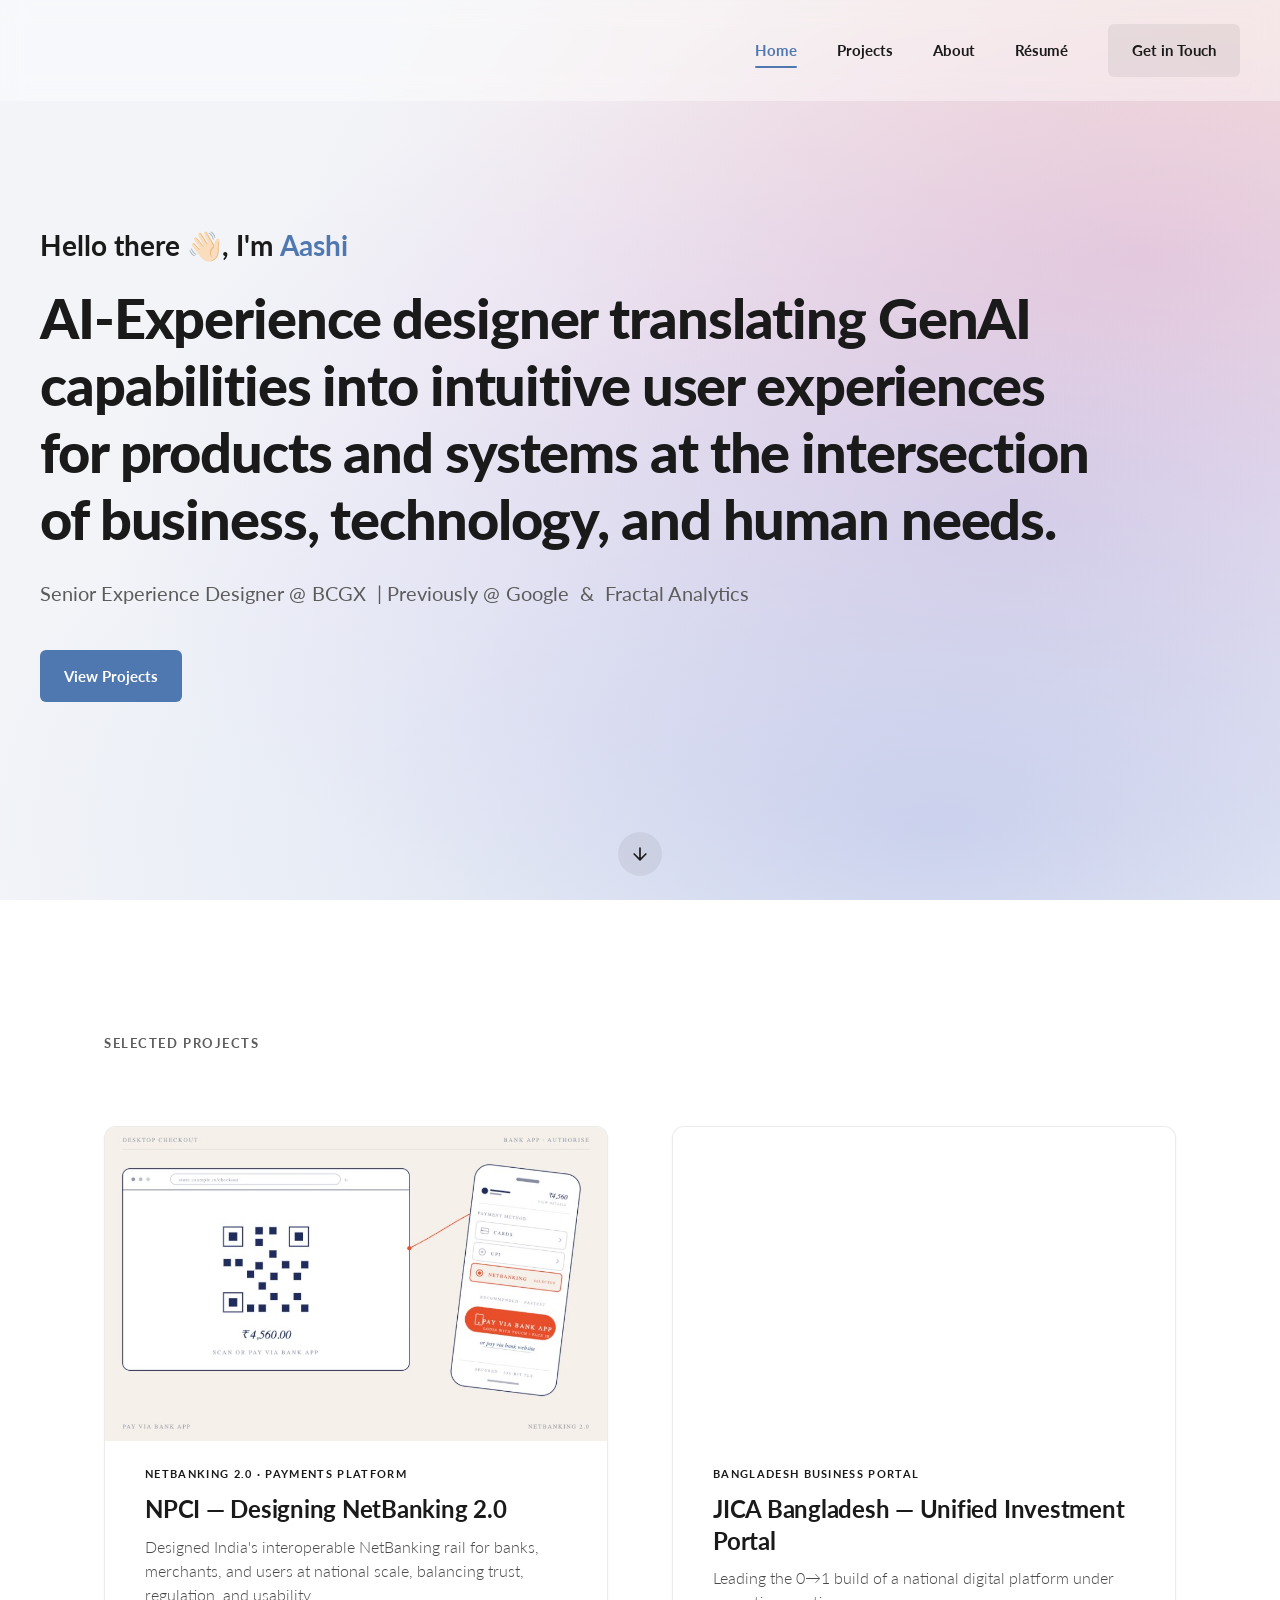
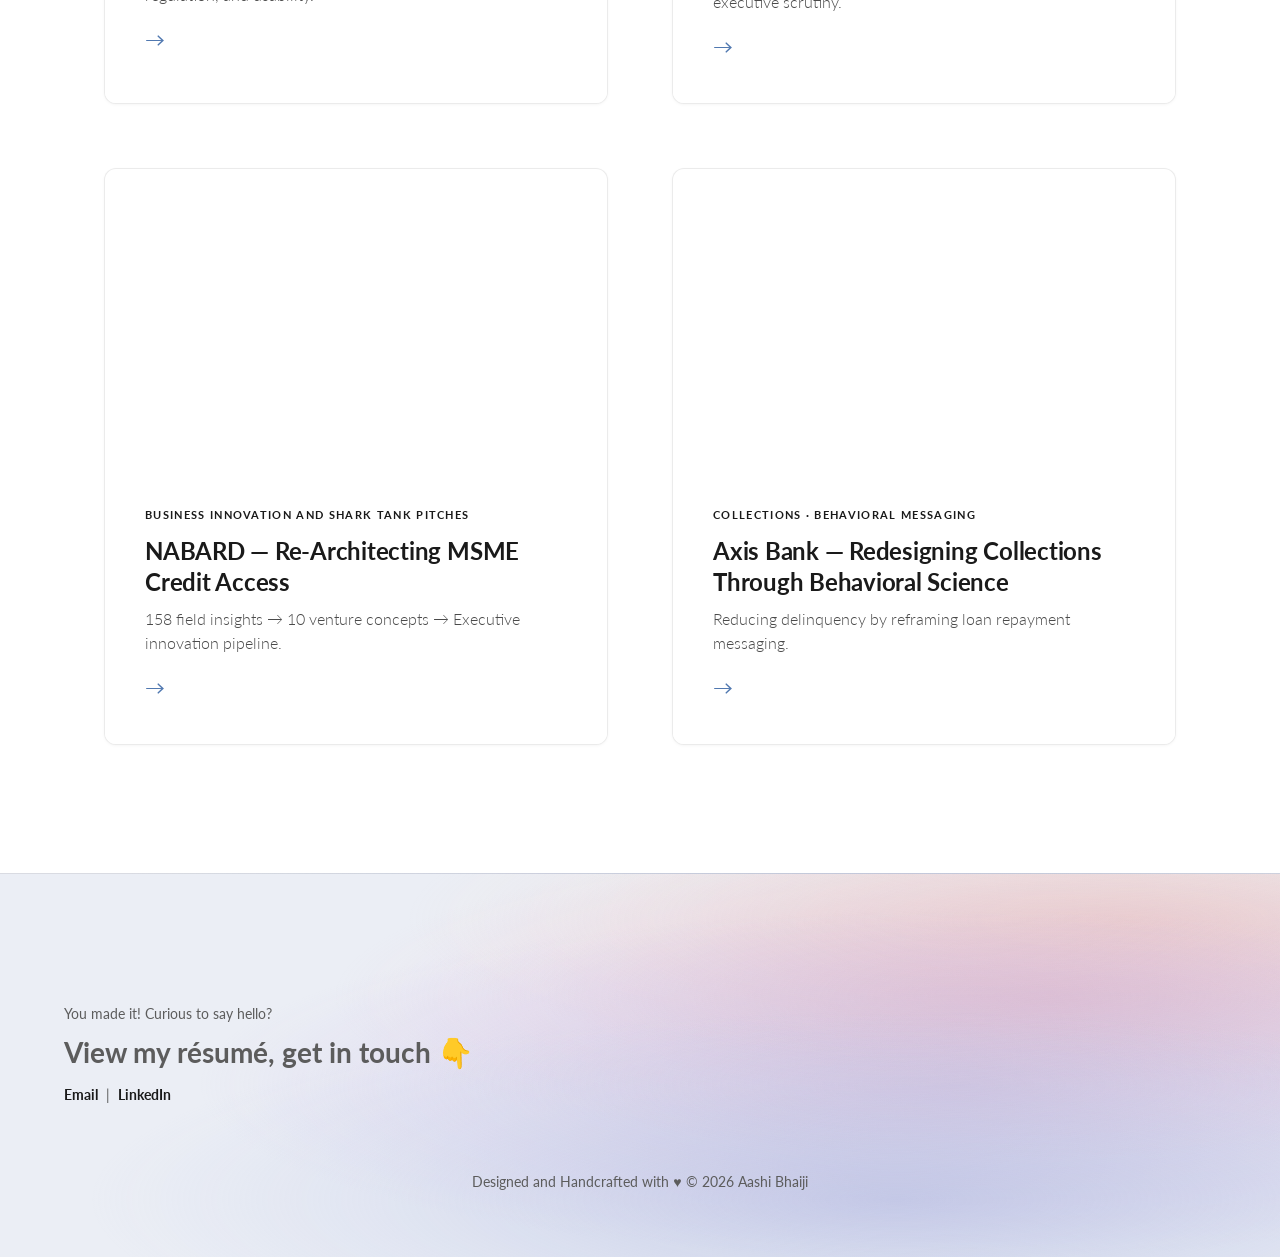
==== commit c880beb2: "Add new project entries for Sun Pharma and Relaxo AI, update NPCI project descriptions, and enhance " ====
--- a/index.html
+++ b/index.html
@@ -57,7 +57,7 @@
             <div class="project__content">
               <span class="project__description">NetBanking 2.0 · Payments Platform</span>
               <h3 class="project__title">NPCI — Designing NetBanking 2.0</h3>
-              <p class="project__subtitle">Reimagining India's NetBanking experience as an interoperable, app-first payment platform.</p>
+              <p class="project__subtitle">Designed India's interoperable NetBanking rail for banks, merchants, and users at national scale, balancing trust, regulation, and usability.</p>
               <span class="project__arrow">→</span>
             </div>
           </a>
--- a/styles.css
+++ b/styles.css
@@ -1866,6 +1866,44 @@
   margin-bottom: var(--space-md);
 }
 
+.project-section__deck {
+  font-size: 1.0625rem;
+  font-weight: 400;
+  line-height: 1.6;
+  color: var(--color-text-muted);
+  margin-top: -0.35rem;
+  margin-bottom: var(--space-lg);
+  max-width: 40rem;
+}
+
+.project-callout--pull {
+  margin: var(--space-md) 0;
+  font-style: italic;
+}
+
+.project-callout--pull p {
+  margin-bottom: 0;
+}
+
+.project-decision-questions {
+  margin-top: var(--space-lg);
+  padding-top: var(--space-md);
+  border-top: 1px solid var(--color-border);
+}
+
+.project-decision-questions p {
+  margin-bottom: var(--space-sm);
+}
+
+.project-decision-questions p:last-child {
+  margin-bottom: 0;
+}
+
+.project-decision-questions q {
+  font-style: italic;
+  color: var(--color-text);
+}
+
 .project-section p {
   font-size: 1.125rem;
   font-weight: 400;
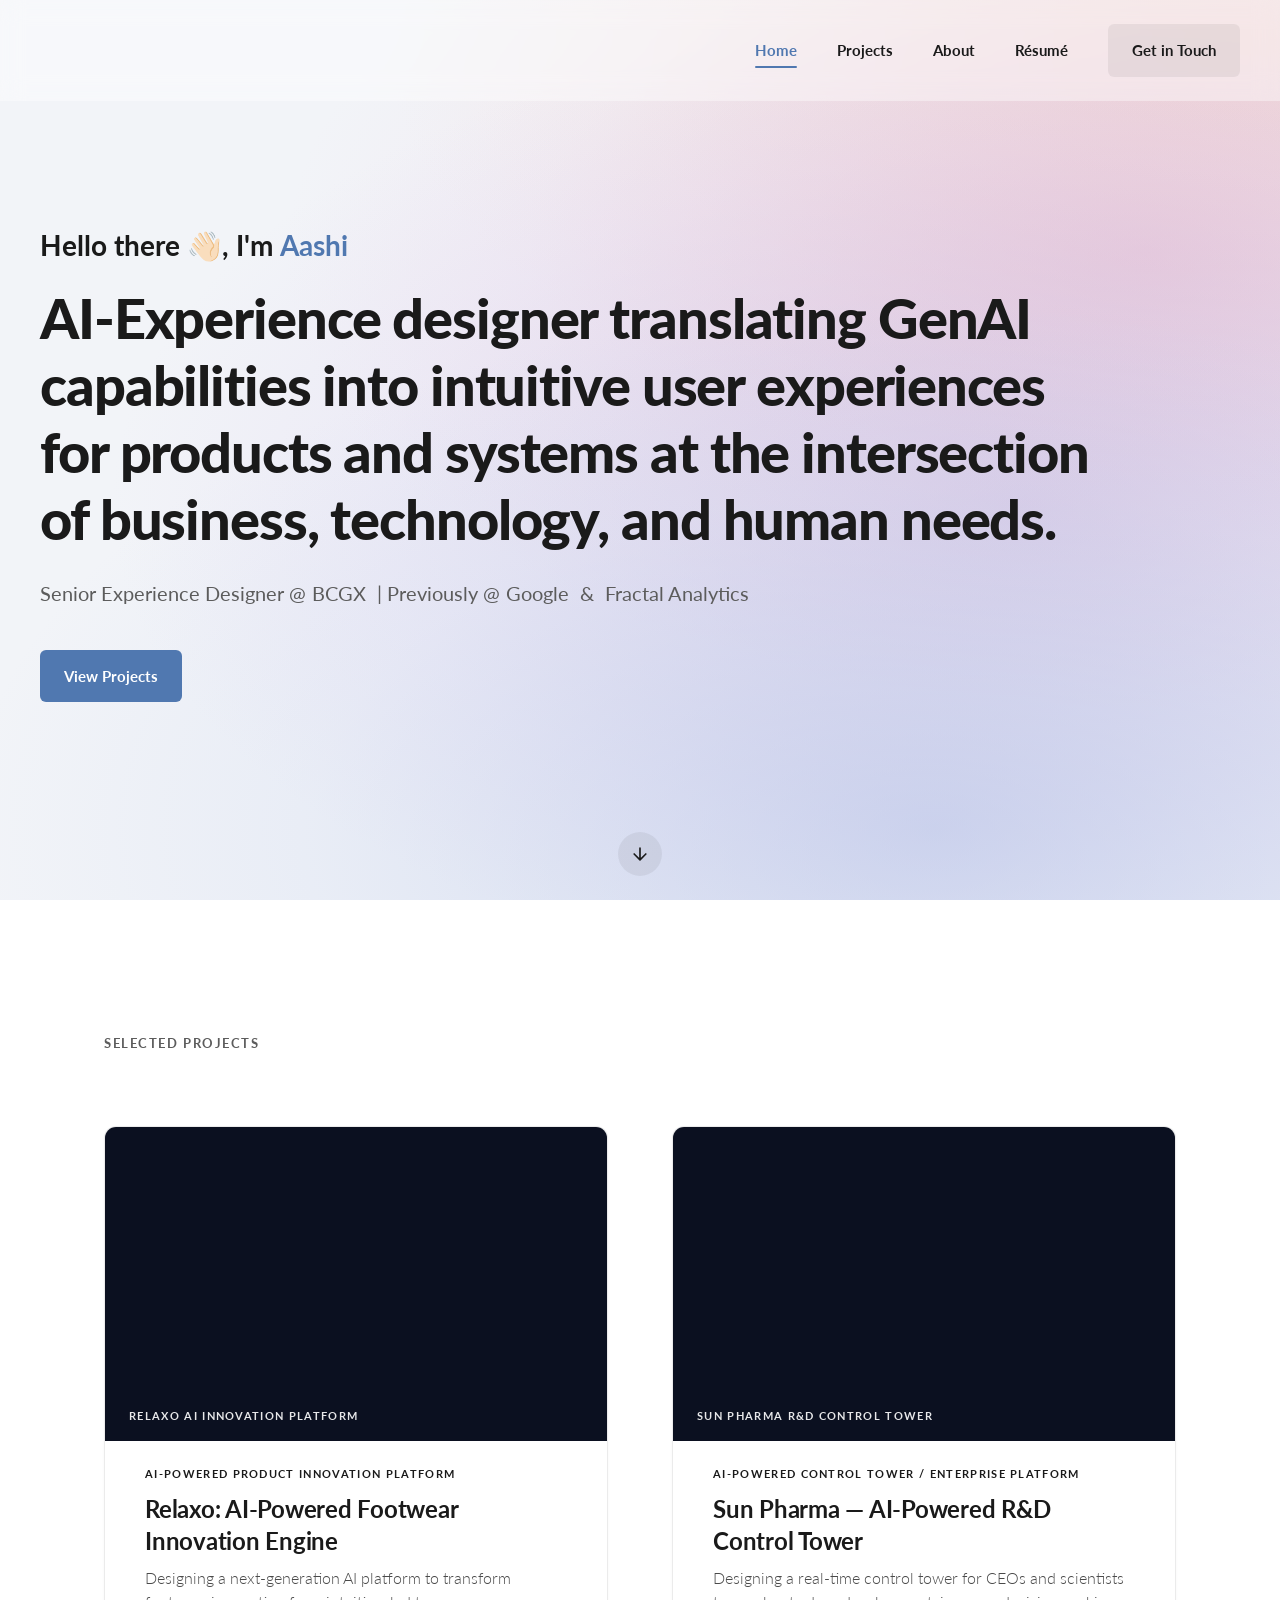
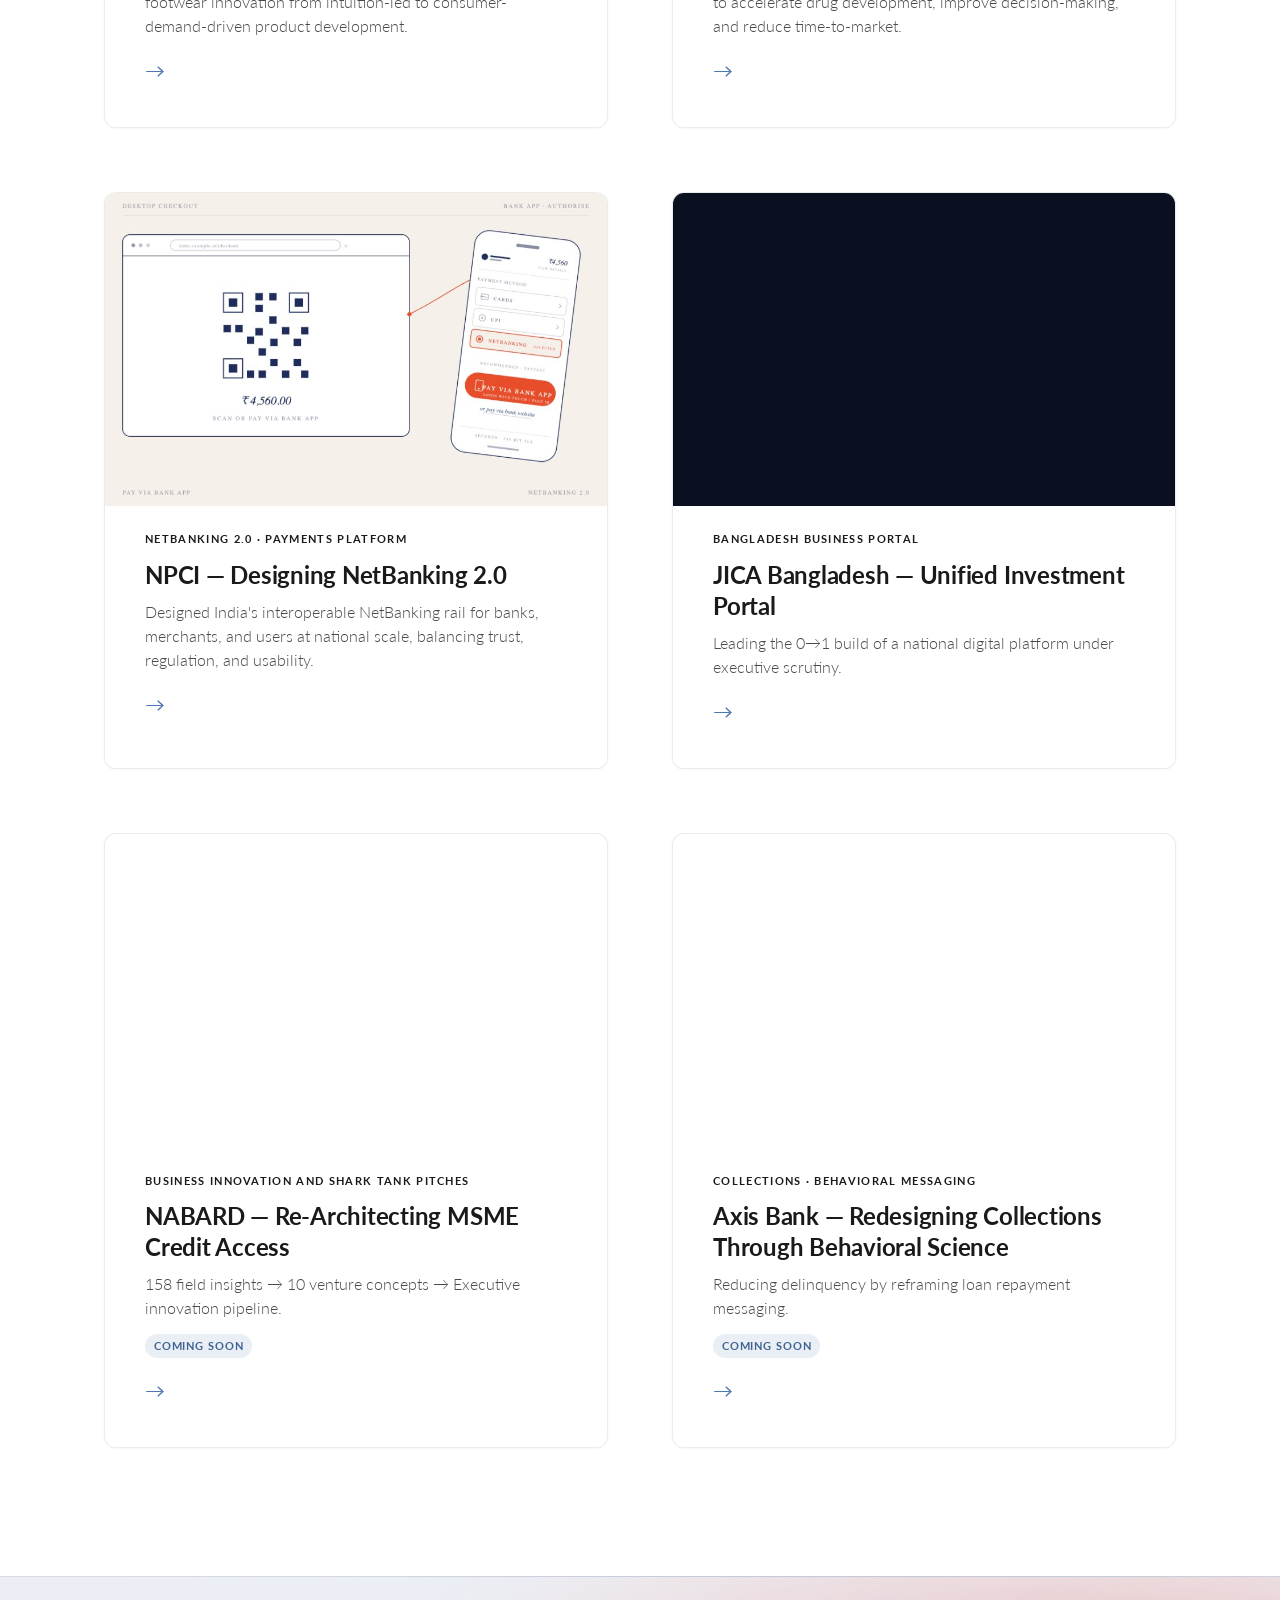
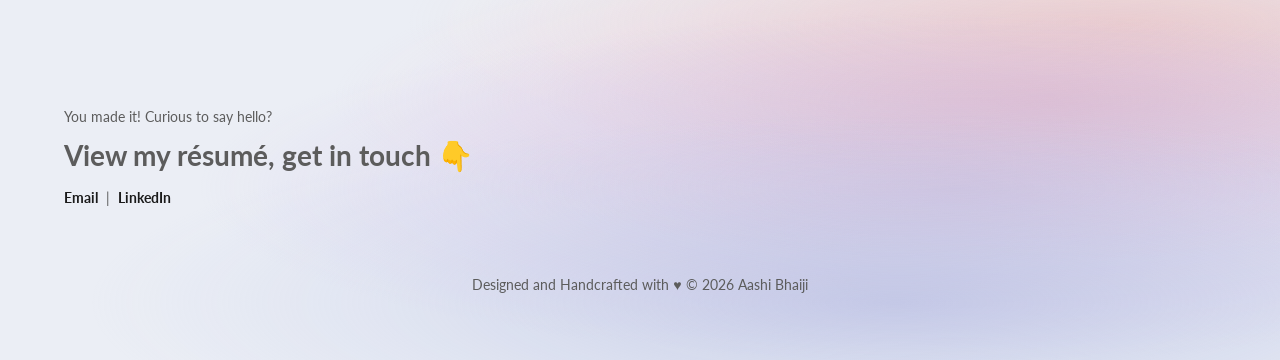
==== commit 589057b2: "Add Sun Pharma and Relaxo project pages, swap card order, compress videos - New project pages: relax" ====
--- a/index.html
+++ b/index.html
@@ -49,6 +49,54 @@
       </div>
 
       <div class="work__grid">
+        <article class="project" id="project-relaxo-ai">
+          <a href="relaxo.html" class="project__link">
+            <div class="project__media project__media--video">
+              <video
+                class="project__thumb-video js-scroll-play-loop"
+                src="assets/relaxo-card-preview.mp4"
+                muted
+                loop
+                playsinline
+                autoplay
+                preload="metadata"
+                aria-label="Relaxo AI innovation platform preview"
+              ></video>
+              <span class="project__media-caption">Relaxo AI innovation platform</span>
+            </div>
+            <div class="project__content">
+              <span class="project__description">AI-POWERED PRODUCT INNOVATION PLATFORM</span>
+              <h3 class="project__title">Relaxo: AI-Powered Footwear Innovation Engine</h3>
+              <p class="project__subtitle">Designing a next-generation AI platform to transform footwear innovation from intuition-led to consumer-demand-driven product development.</p>
+              <span class="project__arrow">→</span>
+            </div>
+          </a>
+        </article>
+
+        <article class="project" id="project-sun-pharma">
+          <a href="sun-pharma.html" class="project__link">
+            <div class="project__media project__media--video">
+              <video
+                class="project__thumb-video js-scroll-play-loop"
+                src="assets/sun-pharma-card-preview.mp4"
+                muted
+                loop
+                playsinline
+                autoplay
+                preload="metadata"
+                aria-label="Sun Pharma AI-powered R&amp;D control tower preview"
+              ></video>
+              <span class="project__media-caption">Sun Pharma R&amp;D control tower</span>
+            </div>
+            <div class="project__content">
+              <span class="project__description">AI-POWERED CONTROL TOWER / ENTERPRISE PLATFORM</span>
+              <h3 class="project__title">Sun Pharma — AI-Powered R&amp;D Control Tower</h3>
+              <p class="project__subtitle">Designing a real-time control tower for CEOs and scientists to accelerate drug development, improve decision-making, and reduce time-to-market.</p>
+              <span class="project__arrow">→</span>
+            </div>
+          </a>
+        </article>
+
         <article class="project" id="project-npci">
           <a href="project-npci.html" class="project__link">
             <div class="project__media">
@@ -65,9 +113,17 @@
 
         <article class="project" id="project-jica">
           <a href="https://www.notion.so/31821cc8415f800c8d56eee14f1d9a2f" target="_blank" rel="noopener" class="project__link">
-            <div class="project__media">
-              <span class="project__image project__image--2" aria-hidden="true"></span>
-              <span class="project__media-caption">Bangladesh Business Portal</span>
+            <div class="project__media project__media--video">
+              <video
+                class="project__thumb-video project__thumb-video--jica"
+                src="assets/jica-screenrecording.mov"
+                autoplay
+                muted
+                loop
+                playsinline
+                preload="metadata"
+                aria-label="Screen recording preview of JICA Bangladesh Unified Investment Portal"
+              ></video>
             </div>
             <div class="project__content">
               <span class="project__description">Bangladesh Business Portal</span>
@@ -88,6 +144,7 @@
               <span class="project__description">Business Innovation and Shark Tank Pitches</span>
               <h3 class="project__title">NABARD — Re-Architecting MSME Credit Access</h3>
               <p class="project__subtitle">158 field insights → 10 venture concepts → Executive innovation pipeline.</p>
+              <span class="project__status">Coming soon</span>
               <span class="project__arrow">→</span>
             </div>
           </a>
@@ -103,6 +160,7 @@
               <span class="project__description">Collections · Behavioral Messaging</span>
               <h3 class="project__title">Axis Bank — Redesigning Collections Through Behavioral Science</h3>
               <p class="project__subtitle">Reducing delinquency by reframing loan repayment messaging.</p>
+              <span class="project__status">Coming soon</span>
               <span class="project__arrow">→</span>
             </div>
           </a>
--- a/styles.css
+++ b/styles.css
@@ -644,6 +644,30 @@
   transition: transform 0.5s ease;
 }
 
+.project__thumb-video {
+  width: 100%;
+  height: 100%;
+  display: block;
+  object-fit: cover;
+  object-position: center;
+  transition: transform 0.5s ease;
+  background: #0b1020;
+}
+
+.project__thumb-video--jica {
+  object-position: left center;
+}
+
+.project__media--video {
+  aspect-ratio: 16 / 10;
+  min-height: 160px;
+  background: #0b1020;
+}
+
+.project__link:hover .project__thumb-video {
+  transform: scale(1.02);
+}
+
 .project__thumb-img--npci {
   object-position: center 82%;
   transform: scale(1.16);
@@ -680,6 +704,16 @@
 .project__image--4 {
   background: linear-gradient(135deg, #243a47 0%, #1a2d38 50%, #132228 100%);
   background-image: linear-gradient(135deg, rgba(255,255,255,0.05) 0%, transparent 50%), linear-gradient(135deg, #243a47 0%, #1a2d38 50%, #132228 100%);
+}
+
+.project__image--5 {
+  background: linear-gradient(135deg, #302b63 0%, #1f2f57 45%, #13446e 100%);
+  background-image: linear-gradient(135deg, rgba(255,255,255,0.08) 0%, transparent 52%), linear-gradient(135deg, #302b63 0%, #1f2f57 45%, #13446e 100%);
+}
+
+.project__image--6 {
+  background: linear-gradient(135deg, #1f4d3a 0%, #2a6b54 45%, #3d8f6b 100%);
+  background-image: linear-gradient(135deg, rgba(255,255,255,0.08) 0%, transparent 52%), linear-gradient(135deg, #1f4d3a 0%, #2a6b54 45%, #3d8f6b 100%);
 }
 
 .project__media-caption {
@@ -731,6 +765,19 @@
   color: #4a4a4a;
   line-height: 1.5;
   margin-top: 2px;
+}
+
+.project__status {
+  align-self: flex-start;
+  margin-top: 0.35rem;
+  padding: 0.18rem 0.55rem;
+  font-size: 0.6875rem;
+  font-weight: 700;
+  letter-spacing: 0.08em;
+  text-transform: uppercase;
+  color: var(--color-accent-dark);
+  background: var(--color-accent-soft);
+  border-radius: 999px;
 }
 
 .project__arrow {
@@ -1541,6 +1588,16 @@
   .project-img--video-mobile-fit {
     max-width: min(22rem, calc(100% - 0.5rem));
   }
+
+  .project-img--hero-video:hover .project-hero-video__wrap,
+  .project-img--hero-video:focus-within .project-hero-video__wrap {
+    transform: scale(1.01);
+  }
+
+  .project-hero-video__toggle {
+    opacity: 1;
+    transform: none;
+  }
 }
 
 /* Image placeholders — replace with <img> when ready */
@@ -1599,6 +1656,71 @@
 
 .project-img__visit-link a:hover {
   text-decoration: underline;
+}
+
+.project-img--hero-video {
+  margin-top: var(--space-lg);
+}
+
+.project-hero-video__wrap {
+  position: relative;
+  border-radius: var(--radius-md);
+  overflow: hidden;
+  transform-origin: center;
+  transition: transform 0.3s ease, box-shadow 0.3s ease;
+}
+
+.project-img--hero-video:hover .project-hero-video__wrap,
+.project-img--hero-video:focus-within .project-hero-video__wrap {
+  transform: scale(1.02);
+  box-shadow: 0 18px 42px rgba(0, 0, 0, 0.14);
+}
+
+.project-video__media--hero {
+  border: 0;
+  border-radius: 0;
+  box-shadow: none;
+}
+
+.project-hero-video__toggle {
+  z-index: 2;
+  border: 0;
+  border-radius: 999px;
+  background: rgba(15, 20, 30, 0.76);
+  color: #ffffff;
+  width: 2.35rem;
+  height: 2.35rem;
+  display: inline-flex;
+  align-items: center;
+  justify-content: center;
+  font-size: 0.95rem;
+  font-weight: 700;
+  cursor: pointer;
+  opacity: 0;
+  transform: translateY(6px);
+  transition: opacity 0.25s ease, transform 0.25s ease, background 0.2s ease;
+}
+
+.project-hero-video__controls {
+  position: absolute;
+  right: 0.85rem;
+  bottom: 0.85rem;
+  display: flex;
+  gap: 0.5rem;
+}
+
+.project-hero-video__icon {
+  line-height: 1;
+}
+
+.project-img--hero-video:hover .project-hero-video__toggle,
+.project-img--hero-video:focus-within .project-hero-video__toggle {
+  opacity: 1;
+  transform: translateY(0);
+}
+
+.project-hero-video__toggle:hover {
+  background: rgba(15, 20, 30, 0.9);
 }
 
 .project-img__media {
@@ -2224,4 +2346,230 @@
   .about-hero__photo-wrap:hover {
     transform: none;
   }
-}
+  .stage-card__inner {
+    transition: none;
+  }
+}
+
+/* Live preview embed (Figma sites etc.) */
+.project-embed {
+  margin: var(--space-lg) 0;
+  border: 1px solid var(--color-border);
+  border-radius: var(--radius-md);
+  box-shadow: 0 10px 28px rgba(0, 0, 0, 0.08);
+  overflow: hidden;
+  background: var(--color-bg);
+}
+
+.project-embed__toolbar {
+  display: flex;
+  flex-wrap: wrap;
+  align-items: center;
+  justify-content: space-between;
+  gap: var(--space-sm);
+  padding: 0.75rem var(--space-md);
+  background: var(--color-bg-elevated);
+  border-bottom: 1px solid var(--color-border);
+}
+
+.project-embed__title {
+  font-family: var(--font-family);
+  font-size: 0.875rem;
+  font-weight: 700;
+  color: var(--color-text);
+  line-height: 1.35;
+}
+
+.project-embed__link {
+  font-family: var(--font-family);
+  font-size: 0.8125rem;
+  font-weight: 700;
+  color: var(--color-accent);
+  text-decoration: none;
+}
+
+.project-embed__link:hover {
+  text-decoration: underline;
+}
+
+.project-embed__body {
+  position: relative;
+  width: 100%;
+  height: min(72vh, 640px);
+  min-height: 320px;
+  background: var(--color-bg);
+}
+
+.project-embed__frame {
+  display: block;
+  width: 100%;
+  height: 100%;
+  border: 0;
+}
+
+@media (max-width: 640px) {
+  .project-embed__body {
+    height: min(60vh, 480px);
+    min-height: 260px;
+  }
+  .project-embed__toolbar {
+    flex-direction: column;
+    align-items: flex-start;
+  }
+}
+
+/* 15-stage flip cards */
+.stage-card-grid {
+  display: grid;
+  grid-template-columns: repeat(auto-fill, minmax(240px, 1fr));
+  gap: var(--space-md);
+  margin: var(--space-lg) 0;
+}
+
+.stage-card {
+  appearance: none;
+  border: 0;
+  background: transparent;
+  padding: 0;
+  font: inherit;
+  color: inherit;
+  text-align: left;
+  cursor: pointer;
+  perspective: 1200px;
+  height: 240px;
+  border-radius: 16px;
+  outline: none;
+}
+
+.stage-card:focus-visible {
+  box-shadow: 0 0 0 3px var(--color-accent-soft), 0 0 0 5px var(--color-accent);
+}
+
+.stage-card__inner {
+  position: relative;
+  display: block;
+  width: 100%;
+  height: 100%;
+  transform-style: preserve-3d;
+  transition: transform 0.6s cubic-bezier(0.2, 0.8, 0.2, 1);
+}
+
+.stage-card.is-flipped .stage-card__inner {
+  transform: rotateY(180deg);
+}
+
+.stage-card__face {
+  position: absolute;
+  inset: 0;
+  display: flex;
+  flex-direction: column;
+  padding: var(--space-md);
+  border-radius: 16px;
+  background: var(--color-bg);
+  border: 1px solid var(--color-border);
+  box-shadow: 0 4px 18px rgba(0, 0, 0, 0.04);
+  -webkit-backface-visibility: hidden;
+  backface-visibility: hidden;
+  overflow: hidden;
+}
+
+.stage-card__face--front {
+  justify-content: space-between;
+  background: linear-gradient(135deg, var(--color-bg) 0%, var(--color-bg-elevated) 100%);
+}
+
+.stage-card__face--back {
+  transform: rotateY(180deg);
+  background: var(--color-bg-elevated);
+  gap: 0.5rem;
+  overflow-y: auto;
+}
+
+.stage-card__num {
+  font-family: var(--font-family);
+  font-weight: 900;
+  font-size: 2rem;
+  line-height: 1;
+  color: var(--color-accent);
+  letter-spacing: -0.02em;
+}
+
+.stage-card__title {
+  font-family: var(--font-family);
+  font-weight: 700;
+  font-size: 1.125rem;
+  line-height: 1.3;
+  color: var(--color-text);
+}
+
+.stage-card__hint {
+  font-family: var(--font-family);
+  font-size: 0.8125rem;
+  font-weight: 600;
+  color: var(--color-accent);
+  letter-spacing: 0.02em;
+  text-transform: uppercase;
+  display: inline-flex;
+  align-items: center;
+  gap: 0.4rem;
+}
+
+.stage-card__hint-icon {
+  flex: 0 0 auto;
+  transition: transform 0.4s ease;
+}
+
+.stage-card:hover .stage-card__hint-icon {
+  transform: rotate(180deg);
+}
+
+.stage-card__back-title {
+  font-family: var(--font-family);
+  font-weight: 700;
+  font-size: 1rem;
+  color: var(--color-text);
+  margin-bottom: 0.25rem;
+}
+
+.stage-card__back-label {
+  font-family: var(--font-family);
+  font-size: 0.8125rem;
+  color: var(--color-text-muted);
+}
+
+.stage-card__list {
+  list-style: disc;
+  padding-left: 1.1rem;
+  margin: 0.25rem 0 0.5rem;
+  font-size: 0.875rem;
+  line-height: 1.45;
+  color: var(--color-text);
+}
+
+.stage-card__list li {
+  margin-bottom: 0.15rem;
+}
+
+.stage-card__back-summary {
+  margin-top: auto;
+  font-family: var(--font-family);
+  font-size: 0.8125rem;
+  font-style: italic;
+  color: var(--color-text-muted);
+  border-top: 1px solid var(--color-border);
+  padding-top: 0.5rem;
+}
+
+.stage-card:hover .stage-card__face--front {
+  transform: translateZ(0);
+  box-shadow: 0 8px 24px rgba(0, 0, 0, 0.08);
+}
+
+@media (max-width: 480px) {
+  .stage-card {
+    height: 220px;
+  }
+  .stage-card__num {
+    font-size: 1.75rem;
+  }
+}
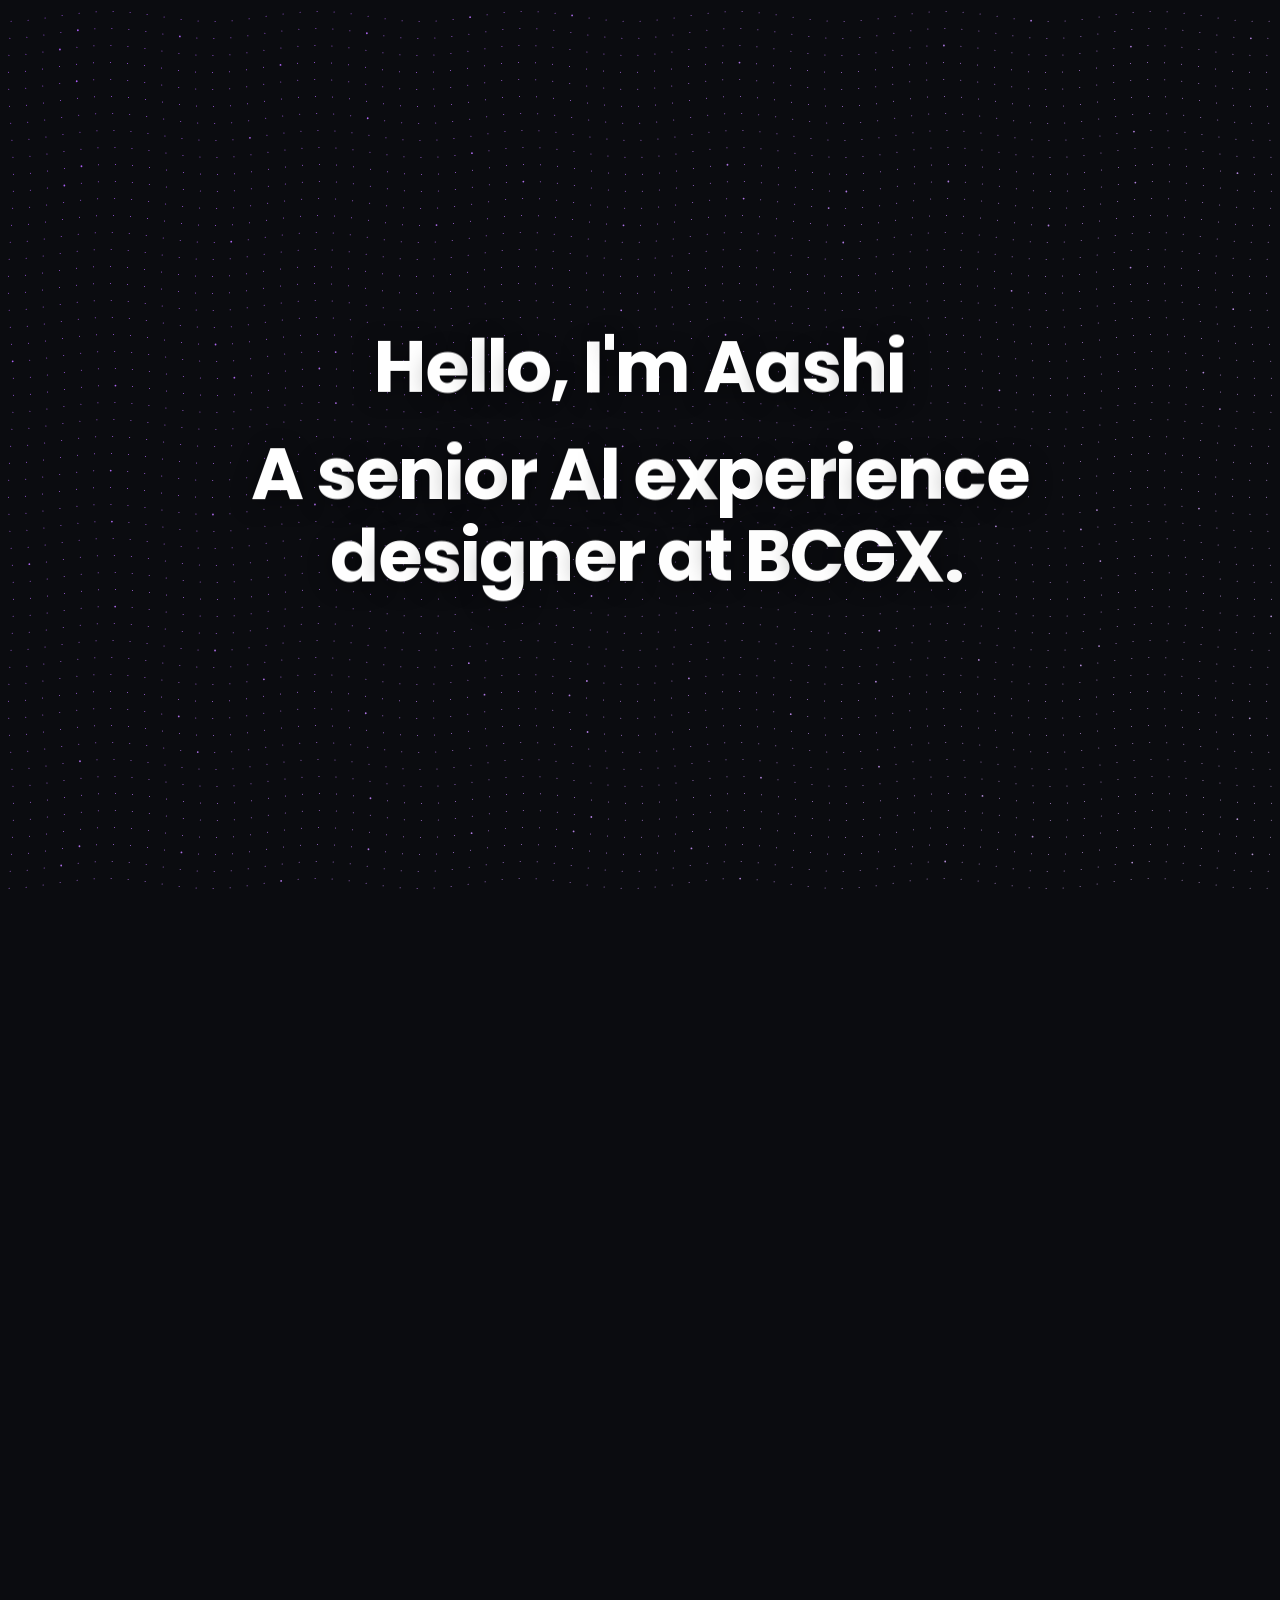
==== commit 7ffc96e6: "Update font family to Poppins across multiple HTML files and remove read progress label from back-to" ====
--- a/index.html
+++ b/index.html
@@ -7,10 +7,12 @@
   <meta name="description" content="Aashi Bhaiji — Experience designer crafting scalable product and system experiences at the intersection of business, technology, and human needs." />
   <link rel="preconnect" href="https://fonts.googleapis.com" />
   <link rel="preconnect" href="https://fonts.gstatic.com" crossorigin />
-  <link href="https://fonts.googleapis.com/css2?family=Lato:ital,wght@0,300;0,400;0,700;0,900;1,400&display=swap" rel="stylesheet" />
+  <link href="https://fonts.googleapis.com/css2?family=Poppins:ital,wght@0,300;0,400;0,500;0,600;0,700;0,800;0,900;1,400&display=swap" rel="stylesheet" />
   <link rel="stylesheet" href="styles.css" />
+  <link rel="stylesheet" href="dot-field.css" />
+  <link rel="stylesheet" href="gradual-blur.css" />
 </head>
-<body id="top">
+<body id="top" class="home-intro-pending">
   <header class="site-header">
     <nav class="nav">
       <a href="index.html" aria-current="page">Home</a>
@@ -28,15 +30,10 @@
 
   <main>
     <section class="hero">
+      <div id="dot-field-container" class="hero__dot-field" aria-hidden="true"></div>
       <div class="hero__container">
-        <p class="hero__greeting">Hello there <span class="hero__wave" aria-hidden="true">👋🏻</span>, I'm <a href="https://www.linkedin.com/in/aashibhaiji/" target="_blank" rel="noopener" class="hero__name">Aashi</a></p>
-        <h1 class="hero__title">
-          AI-Experience designer translating GenAI capabilities into intuitive user experiences for products and systems at the intersection of business, technology, and human needs.
-        </h1>
-        <p class="hero__lead">
-          Senior Experience Designer @<span class="hero__company">BCGX</span> | Previously @<span class="hero__company">Google</span> & <span class="hero__company">Fractal Analytics</span>
-        </p>
-        <a href="#projects" class="btn btn--primary hero__cta">View Projects</a>
+        <h1 class="hero__title">Hello, I'm Aashi</h1>
+        <p class="hero__lead">A senior <span class="hero__nowrap">AI experience</span> designer at <span class="hero__company">BCGX</span>.</p>
       </div>
       <a href="#projects" class="hero__scroll" aria-label="Scroll to projects">
         <svg width="24" height="24" viewBox="0 0 24 24" fill="none" stroke="currentColor" stroke-width="2" stroke-linecap="round" stroke-linejoin="round"><path d="M12 5v14M19 12l-7 7-7-7"/></svg>
@@ -184,13 +181,16 @@
   </footer>
 
   <div class="project-back-top-wrap" id="project-back-top-wrap">
-    <span class="project-back-top__label" aria-live="polite">0% read</span>
     <a href="#top" class="project-back-top" aria-label="Back to top" id="project-back-top">
       <span class="project-back-top__ring" aria-hidden="true"></span>
       <svg width="24" height="24" viewBox="0 0 24 24" fill="none" stroke="currentColor" stroke-width="2" stroke-linecap="round" stroke-linejoin="round"><path d="M12 19V5M5 12l7-7 7 7"/></svg>
     </a>
   </div>
 
+  <script src="https://cdn.jsdelivr.net/npm/gsap@3.12.5/dist/gsap.min.js"></script>
+  <script src="gradual-blur.js"></script>
+  <script src="hero-split.js"></script>
   <script src="script.js"></script>
+  <script src="dot-field.js"></script>
 </body>
 </html>
--- a/styles.css
+++ b/styles.css
@@ -10,8 +10,8 @@
   --color-accent-dark: #3e6290;
   --color-border: rgba(0, 0, 0, 0.08);
 
-  --font-family: "Lato", sans-serif;
-  /* Hierarchy: light 300, regular 400, bold 700, black 900 */
+  --font-family: "Poppins", system-ui, -apple-system, "Segoe UI", sans-serif;
+  /* Hierarchy: light 300, regular 400, medium 500, semibold 600, bold 700, extrabold 800, black 900 */
 
   --space-xs: 0.5rem;
   --space-sm: 1rem;
@@ -26,6 +26,9 @@
   --radius-lg: 20px;
 
   --transition: 0.25s cubic-bezier(0.4, 0, 0.2, 1);
+
+  /* Fixed GradualBlur strip (index) is 7rem tall at the viewport bottom — keep footer text & FAB above it */
+  --gradual-blur-bottom-clearance: calc(7rem + var(--space-sm));
 }
 
 /* --- Reset & base --- */
@@ -49,10 +52,40 @@
   font-size: clamp(1rem, 2vw, 1.0625rem);
   line-height: 1.65;
   color: var(--color-text);
-  background: #ffffff;
+  background: #0b0c10;
   -webkit-font-smoothing: antialiased;
   -moz-osx-font-smoothing: grayscale;
   overflow-x: hidden;
+}
+
+/* Landing page is dark; project and about pages keep their existing light look */
+body:not(.project-page):not(.page-about) {
+  color: #ffffff;
+}
+
+body.project-page,
+body.page-about {
+  background: #ffffff;
+}
+
+/* Home (index): staged load — hero copy first, then rest (see hero-split.js) */
+body.home-intro-pending .site-header,
+body.home-intro-pending #projects,
+body.home-intro-pending .site-footer,
+body.home-intro-pending .hero__scroll,
+body.home-intro-pending .project-back-top-wrap,
+body.home-intro-pending .gradual-blur {
+  opacity: 0;
+  visibility: hidden;
+  pointer-events: none;
+  transform: translateY(1.25rem);
+}
+
+/* Do not set transform here — it would override .scroll-progress { transform: scaleX(...) } and flash a full-width bar */
+body.home-intro-pending .scroll-progress {
+  opacity: 0;
+  visibility: hidden;
+  pointer-events: none;
 }
 
 img {
@@ -77,7 +110,7 @@
   outline-offset: 2px;
 }
 
-/* --- Header --- */
+/* --- Header (floating, centered, glassy) --- */
 .site-header {
   position: fixed;
   top: 0;
@@ -86,15 +119,18 @@
   z-index: 100;
   display: flex;
   align-items: center;
-  justify-content: flex-end;
+  justify-content: center;
   padding-top: calc(var(--space-sm) + env(safe-area-inset-top, 0px));
   padding-right: calc(var(--space-md) + env(safe-area-inset-right, 0px));
   padding-bottom: var(--space-sm);
   padding-left: calc(var(--space-md) + env(safe-area-inset-left, 0px));
-  background: rgba(255, 255, 255, 0.4);
-  backdrop-filter: blur(12px);
-  -webkit-backdrop-filter: blur(12px);
-  transition: background var(--transition), box-shadow var(--transition);
+  background: transparent;
+  transition: padding 0.4s cubic-bezier(0.4, 0, 0.2, 1);
+  pointer-events: none;
+}
+
+.site-header > * {
+  pointer-events: auto;
 }
 
 @media (min-width: 769px) {
@@ -106,75 +142,150 @@
   }
 }
 
-.site-header.scrolled {
-  background: rgba(255, 255, 255, 0.72);
-  backdrop-filter: blur(14px);
-  -webkit-backdrop-filter: blur(14px);
-  box-shadow: 0 1px 0 var(--color-border);
-}
-
-body.page-about .site-header,
-body.project-page .site-header {
-  background: rgba(248, 250, 252, 0.65);
-  backdrop-filter: blur(12px);
-  -webkit-backdrop-filter: blur(12px);
-  border-bottom: 1px solid rgba(0, 0, 0, 0.06);
-  box-shadow: 0 1px 0 rgba(0, 0, 0, 0.06);
-}
-
+/* The nav becomes the floating pill */
 .nav {
   display: flex;
   align-items: center;
+  justify-content: center;
   gap: var(--space-md);
+  padding: 0.5rem 0.75rem;
+  border-radius: 9999px;
+  background: rgba(255, 255, 255, 0.08);
+  backdrop-filter: blur(14px) saturate(160%);
+  -webkit-backdrop-filter: blur(14px) saturate(160%);
+  border: 1px solid rgba(255, 255, 255, 0.18);
+  box-shadow: 0 6px 24px rgba(0, 0, 0, 0.1);
+  transition: background 0.4s cubic-bezier(0.4, 0, 0.2, 1),
+              border-color 0.4s cubic-bezier(0.4, 0, 0.2, 1),
+              box-shadow 0.4s cubic-bezier(0.4, 0, 0.2, 1),
+              transform 0.4s cubic-bezier(0.4, 0, 0.2, 1),
+              padding 0.4s cubic-bezier(0.4, 0, 0.2, 1),
+              gap 0.4s cubic-bezier(0.4, 0, 0.2, 1);
 }
 
 @media (min-width: 769px) {
   .nav {
-    gap: var(--space-lg);
-  }
+    gap: var(--space-md);
+    padding: 0.5rem 0.875rem;
+  }
+}
+
+/* Desktop: slight pill growth when hovering the nav bar itself */
+@media (hover: hover) and (pointer: fine) and (min-width: 769px) {
+  .nav:hover {
+    transform: scale(1.04);
+    padding: 0.55rem 1rem;
+    gap: calc(var(--space-md) + 0.125rem);
+    box-shadow: 0 8px 28px rgba(0, 0, 0, 0.14);
+  }
+
+  .site-header.scrolled .nav:hover {
+    transform: translateY(2px) scale(1.04);
+  }
+}
+
+/* Scrolled: nav becomes a tighter pill with stronger glass effect */
+.site-header.scrolled .nav {
+  background: rgba(255, 255, 255, 0.65);
+  border-color: rgba(0, 0, 0, 0.06);
+  box-shadow: 0 8px 32px rgba(0, 0, 0, 0.08), 0 2px 6px rgba(0, 0, 0, 0.04);
+  transform: translateY(2px);
+}
+
+/* About / Project pages: pill stays light by default */
+body.page-about .nav,
+body.project-page .nav {
+  background: rgba(255, 255, 255, 0.6);
+  border-color: rgba(0, 0, 0, 0.06);
+  box-shadow: 0 6px 22px rgba(0, 0, 0, 0.06);
+}
+
+body.page-about .site-header.scrolled .nav,
+body.project-page .site-header.scrolled .nav {
+  background: rgba(255, 255, 255, 0.85);
+  box-shadow: 0 8px 32px rgba(0, 0, 0, 0.08), 0 2px 6px rgba(0, 0, 0, 0.04);
 }
 
 .nav a:not(.btn--nav) {
   font-size: clamp(0.875rem, 1.5vw, 0.9375rem);
   font-weight: 700;
-  color: var(--color-text);
+  padding: 0.35rem 0.75rem;
+  border-radius: 9999px;
+  color: #ffffff;
+  transition: color var(--transition), background var(--transition);
 }
 
 .nav a:not(.btn--nav):hover {
-  color: var(--color-accent);
+  color: #ffffff;
+  background: rgba(255, 255, 255, 0.12);
+}
+
+.site-header.scrolled .nav a:not(.btn--nav),
+body.page-about .nav a:not(.btn--nav),
+body.project-page .nav a:not(.btn--nav) {
+  color: var(--color-text);
+  text-shadow: none;
+}
+
+.site-header.scrolled .nav a:not(.btn--nav):hover,
+body.page-about .nav a:not(.btn--nav):hover,
+body.project-page .nav a:not(.btn--nav):hover {
+  color: var(--color-text);
+  background: rgba(0, 0, 0, 0.06);
 }
 
 .nav a[aria-current="page"]:not(.btn--nav) {
-  color: var(--color-accent);
+  color: #ffffff;
+  background: rgba(255, 255, 255, 0.22);
   position: relative;
 }
 
+.site-header.scrolled .nav a[aria-current="page"]:not(.btn--nav),
+body.page-about .nav a[aria-current="page"]:not(.btn--nav),
+body.project-page .nav a[aria-current="page"]:not(.btn--nav) {
+  color: var(--color-text);
+  background: rgba(0, 0, 0, 0.08);
+}
+
+/* Remove old underline since the pill background acts as the active indicator */
 .nav a[aria-current="page"]:not(.btn--nav)::after {
-  content: "";
-  position: absolute;
-  left: 0;
-  right: 0;
-  bottom: -0.35rem;
-  height: 2px;
-  background: currentColor;
-  border-radius: 999px;
-}
-
-.btn--nav {
+  display: none;
+}
+
+/* "Get in Touch" should look like every other nav link, not a CTA button.
+ * Use .nav .btn--nav for higher specificity so it overrides the later .btn rules. */
+.nav .btn--nav {
   display: inline-flex;
   align-items: center;
   justify-content: center;
-  padding: 0.5rem 1rem;
-  font-size: clamp(0.8125rem, 1.25vw, 0.9375rem);
-  font-weight: 700;
-  color: var(--color-text);
-  background: rgba(0, 0, 0, 0.06);
+  padding: 0.35rem 0.75rem;
+  font-size: clamp(0.875rem, 1.5vw, 0.9375rem);
+  font-weight: 700;
+  color: #ffffff;
+  text-shadow: none;
+  background: transparent;
+  border: 0;
   border-radius: 9999px;
   transition: background var(--transition), color var(--transition);
 }
 
-.btn--nav:hover {
-  background: rgba(0, 0, 0, 0.1);
+.nav .btn--nav:hover {
+  color: #ffffff;
+  background: rgba(255, 255, 255, 0.12);
+  transform: none;
+}
+
+.site-header.scrolled .nav .btn--nav,
+body.page-about .nav .btn--nav,
+body.project-page .nav .btn--nav {
+  color: var(--color-text);
+  background: transparent;
+}
+
+.site-header.scrolled .nav .btn--nav:hover,
+body.page-about .nav .btn--nav:hover,
+body.project-page .nav .btn--nav:hover {
+  background: rgba(0, 0, 0, 0.06);
   color: var(--color-text);
 }
 
@@ -183,14 +294,25 @@
   flex-direction: column;
   justify-content: center;
   gap: 6px;
-  background: none;
-  border: none;
+  background: rgba(255, 255, 255, 0.1);
+  border: 1px solid rgba(255, 255, 255, 0.2);
+  border-radius: 9999px;
   cursor: pointer;
   min-width: 44px;
   min-height: 44px;
   padding: 10px;
-  margin: -6px -8px -6px 0;
-  color: var(--color-text);
+  color: #ffffff;
+  transition: background var(--transition), color var(--transition), border-color var(--transition);
+}
+
+.site-header.scrolled .menu-toggle,
+body.page-about .menu-toggle,
+body.project-page .menu-toggle {
+  color: var(--color-text);
+  background: rgba(255, 255, 255, 0.65);
+  border-color: rgba(0, 0, 0, 0.06);
+  backdrop-filter: blur(14px);
+  -webkit-backdrop-filter: blur(14px);
 }
 
 .menu-toggle span {
@@ -211,11 +333,31 @@
     justify-content: center;
     align-items: center;
     gap: var(--space-lg);
+    padding: var(--space-md);
+    border-radius: 0;
     background: rgba(250, 251, 252, 0.98);
     backdrop-filter: blur(12px);
+    border: 0;
+    box-shadow: none;
     opacity: 0;
     visibility: hidden;
     transition: opacity var(--transition), visibility var(--transition);
+  }
+  .site-header.scrolled .nav,
+  body.page-about .nav,
+  body.project-page .nav {
+    background: rgba(250, 251, 252, 0.98);
+    border: 0;
+    box-shadow: none;
+    transform: none;
+  }
+  .nav a:not(.btn--nav) {
+    color: var(--color-text);
+    text-shadow: none;
+  }
+  .nav a[aria-current="page"]:not(.btn--nav) {
+    color: var(--color-accent);
+    background: transparent;
   }
 
   .nav .btn--nav {
@@ -258,7 +400,7 @@
   }
 }
 
-/* --- Hero (organic, flowy gradient — reference style) --- */
+/* --- Hero (Aurora Redesign) --- */
 .hero {
   min-height: 100vh;
   min-height: 100dvh;
@@ -269,20 +411,28 @@
   align-items: center;
   padding: calc(70px + var(--space-sm) + env(safe-area-inset-top, 0px)) 0 max(4rem, env(safe-area-inset-bottom, 0px));
   position: relative;
-  background:
-    radial-gradient(ellipse 90% 70% at 70% 85%, rgba(170, 185, 228, 0.5) 0%, rgba(195, 208, 238, 0.2) 45%, transparent 70%),
-    radial-gradient(ellipse 85% 65% at 75% 55%, rgba(195, 175, 220, 0.48) 0%, rgba(215, 198, 238, 0.18) 50%, transparent 70%),
-    radial-gradient(ellipse 80% 60% at 82% 32%, rgba(228, 170, 200, 0.45) 0%, rgba(238, 200, 220, 0.15) 50%, transparent 70%),
-    radial-gradient(ellipse 75% 55% at 88% 12%, rgba(240, 195, 175, 0.42) 0%, rgba(248, 218, 198, 0.12) 55%, transparent 75%),
-    #f2f4f8;
-  background-size: 120% 120%, 120% 120%, 120% 120%, 120% 120%, 100% 100%;
-  background-position: 55% 50%, 50% 50%, 45% 50%, 40% 50%, 0 0;
-  animation: heroGradientDrift 12s ease-in-out infinite alternate;
-}
-
-@keyframes heroGradientDrift {
-  0% { background-position: 45% 50%, 40% 50%, 35% 50%, 30% 50%, 0 0; }
-  100% { background-position: 65% 50%, 60% 50%, 55% 50%, 50% 50%, 0 0; }
+  overflow: hidden;
+  background-color: #0b0c10;
+}
+
+/* Must beat .dot-field-container (linked after this file) so the field stays a full-bleed overlay, not an in-flow flex item with zero height */
+.hero__dot-field.dot-field-container {
+  position: absolute;
+  inset: 0;
+  width: auto;
+  height: auto;
+  z-index: 0;
+  pointer-events: none;
+}
+
+.hero__nowrap {
+  white-space: nowrap;
+}
+
+.hero__title .split-char,
+.hero__lead .split-char {
+  display: inline-block;
+  will-change: transform, opacity;
 }
 
 .hero__container,
@@ -304,107 +454,47 @@
   padding: 0 max(clamp(1rem, 4vw, 2.5rem), env(safe-area-inset-left, 0px)) 0 max(clamp(1rem, 4vw, 2.5rem), env(safe-area-inset-right, 0px));
   display: flex;
   flex-direction: column;
-  align-items: flex-start;
-}
-
-.hero__greeting {
-  font-size: clamp(1.125rem, 3vw, 1.75rem);
-  font-weight: 700;
-  color: var(--color-text);
-  margin-bottom: var(--space-sm);
-  opacity: 0;
-  animation: fadeUp 0.6s ease 0.1s forwards;
-}
-
-.hero__wave {
-  display: inline-block;
-  cursor: default;
-  transition: transform 0.3s ease;
-}
-
-.hero__greeting:hover .hero__wave {
-  animation: wave 0.6s ease-in-out;
-}
-
-@keyframes wave {
-  0%, 100% { transform: rotate(0deg); }
-  25% { transform: rotate(20deg); }
-  75% { transform: rotate(-10deg); }
-}
-
-.hero__greeting .hero__name {
-  color: var(--color-accent);
-  font-weight: 700;
-  display: inline-block;
-  transition: transform 0.25s ease, color 0.25s ease;
-  position: relative;
-  text-decoration: none;
-}
-
-.hero__greeting .hero__name::after {
-  content: '';
-  position: absolute;
-  left: 0;
-  bottom: -2px;
-  width: 100%;
-  height: 2px;
-  background: currentColor;
-  transform: scaleX(0);
-  transform-origin: right;
-  transition: transform 0.3s ease;
-}
-
-.hero__greeting:hover .hero__name,
-.hero__name:hover {
-  transform: scale(1.04);
-}
-
-.hero__greeting:hover .hero__name::after,
-.hero__name:hover::after {
-  transform: scaleX(1);
-  transform-origin: left;
+  align-items: center;
+  text-align: center;
 }
 
 .hero__title {
   font-family: var(--font-family);
-  font-size: clamp(1.35rem, 5.5vw, 3.5rem);
-  font-weight: 900;
-  line-height: 1.2;
-  letter-spacing: -0.02em;
-  color: var(--color-text);
+  font-size: clamp(1.75rem, 6.5vw, 4.5rem);
+  font-weight: 700;
+  line-height: 1.15;
+  letter-spacing: -0.025em;
+  color: #ffffff;
   margin-bottom: var(--space-md);
   width: 100%;
-  max-width: 34ch;
-  opacity: 0;
-  animation: fadeUp 0.6s ease 0.15s forwards;
+  max-width: min(90vw, 42ch);
+  text-align: center;
   text-wrap: balance;
+  text-shadow: 0 4px 24px rgba(0, 0, 0, 0.4);
 }
 
 .hero__lead {
-  font-size: clamp(0.9375rem, 1.75vw, 1.25rem);
-  font-weight: 400;
-  color: var(--color-text-muted);
+  font-family: var(--font-family);
+  font-size: clamp(1.75rem, 6.5vw, 4.5rem);
+  font-weight: 700;
+  line-height: 1.15;
+  letter-spacing: -0.025em;
+  color: #ffffff;
   margin-bottom: 0;
-  opacity: 0;
-  animation: fadeUp 0.6s ease 0.2s forwards;
+  width: 100%;
+  max-width: min(92vw, 48ch);
+  text-align: center;
+  text-wrap: balance;
+  text-shadow: 0 4px 24px rgba(0, 0, 0, 0.4);
 }
 
 .hero__company {
-  padding: 0.15em 0.4em;
-  margin: 0 -0.1em;
-  border-radius: 4px;
-  transition: background 0.25s ease, color 0.25s ease;
-}
-
-.hero__lead:hover .hero__company {
-  background: var(--color-accent-soft);
-  color: var(--color-text);
-}
-
-.hero__cta {
-  margin-top: var(--space-lg);
-  opacity: 0;
-  animation: fadeUp 0.6s ease 0.3s forwards;
+  display: inline;
+  padding: 0;
+  margin: 0;
+  background: transparent;
+  border: 0;
+  color: inherit;
 }
 
 .hero__scroll {
@@ -418,9 +508,12 @@
   width: 2.75rem;
   height: 2.75rem;
   border-radius: 50%;
-  background: rgba(0, 0, 0, 0.06);
-  color: var(--color-text);
-  transition: background var(--transition), color var(--transition), transform var(--transition);
+  background: rgba(255, 255, 255, 0.1);
+  backdrop-filter: blur(8px);
+  -webkit-backdrop-filter: blur(8px);
+  border: 1px solid rgba(255, 255, 255, 0.15);
+  color: #ffffff;
+  transition: background var(--transition), color var(--transition), transform var(--transition), border-color var(--transition);
   animation: scrollBounce 2.5s ease-in-out infinite;
   overflow: visible;
 }
@@ -430,7 +523,7 @@
   position: absolute;
   inset: -5px;
   border-radius: 50%;
-  border: 2px solid rgba(80, 120, 176, 0.45);
+  border: 2px solid rgba(255, 255, 255, 0.3);
   opacity: 0;
   transform: scale(0.85);
   transition: opacity 0.3s ease, transform 0.3s ease;
@@ -443,13 +536,14 @@
 }
 
 @keyframes scrollRingPulse {
-  0%, 100% { opacity: 0.7; }
-  50% { opacity: 1; }
+  0%, 100% { opacity: 0.4; }
+  50% { opacity: 0.8; }
 }
 
 .hero__scroll:hover {
-  background: rgba(0, 0, 0, 0.12);
-  color: var(--color-text);
+  background: rgba(255, 255, 255, 0.2);
+  border-color: rgba(255, 255, 255, 0.3);
+  color: #ffffff;
   animation: none;
   transform: translateX(-50%) translateY(4px);
 }
@@ -532,7 +626,7 @@
   font-weight: 700;
   letter-spacing: 0.12em;
   text-transform: uppercase;
-  color: var(--color-text-muted);
+  color: rgba(255, 255, 255, 0.65);
   margin-bottom: var(--space-xs);
   position: relative;
   transition: letter-spacing 0.3s ease, color 0.3s ease;
@@ -551,7 +645,7 @@
 
 .section-label:hover {
   letter-spacing: 0.14em;
-  color: var(--color-text);
+  color: #ffffff;
 }
 
 .section-label:hover::after {
@@ -571,7 +665,7 @@
   padding: var(--space-2xl) var(--space-md);
   max-width: 72rem;
   margin: 0 auto;
-  background: #ffffff;
+  background: transparent;
 }
 
 @media (min-width: 769px) {
@@ -599,16 +693,19 @@
   min-height: 380px;
   border-radius: var(--radius-md);
   overflow: hidden;
-  background: #ffffff;
-  border: 1px solid var(--color-border);
-  box-shadow: 0 1px 3px rgba(0, 0, 0, 0.04);
-  transition: border-color var(--transition), transform var(--transition), box-shadow var(--transition);
+  background: rgba(10, 11, 16, 0.72);
+  border: 1px solid rgba(255, 255, 255, 0.1);
+  backdrop-filter: blur(10px);
+  -webkit-backdrop-filter: blur(10px);
+  box-shadow: 0 4px 24px rgba(0, 0, 0, 0.35);
+  transition: border-color var(--transition), transform var(--transition), box-shadow var(--transition), background var(--transition);
 }
 
 .project__link:hover {
-  border-color: rgba(80, 120, 176, 0.35);
+  border-color: rgba(255, 255, 255, 0.2);
+  background: rgba(18, 19, 26, 0.92);
   transform: translateY(-4px);
-  box-shadow: 0 12px 40px rgba(0, 0, 0, 0.08);
+  box-shadow: 0 20px 56px rgba(0, 0, 0, 0.55);
 }
 
 .project__link:hover .project__image {
@@ -624,7 +721,9 @@
 }
 
 .project__link:hover .project__title {
-  color: var(--color-accent);
+  text-shadow:
+    0 1px 2px rgba(0, 0, 0, 0.45),
+    0 2px 16px rgba(0, 0, 0, 0.35);
 }
 
 .project__media {
@@ -735,7 +834,9 @@
   gap: var(--space-xs);
   flex: 1;
   min-height: 0;
-  background: #ffffff;
+  background: #12131a;
+  color: rgba(255, 255, 255, 0.92);
+  border-top: 1px solid rgba(255, 255, 255, 0.06);
 }
 
 .project__description {
@@ -744,7 +845,7 @@
   font-weight: 700;
   letter-spacing: 0.12em;
   text-transform: uppercase;
-  color: #1a1a1a;
+  color: rgba(255, 255, 255, 0.5);
   margin-bottom: 2px;
 }
 
@@ -754,15 +855,16 @@
   font-weight: 700;
   letter-spacing: -0.01em;
   line-height: 1.3;
-  color: #1a1a1a;
-  transition: color var(--transition);
+  color: #ffffff;
+  text-shadow: none;
+  transition: color var(--transition), text-shadow 0.3s ease;
 }
 
 .project__subtitle {
   font-family: var(--font-family);
   font-size: clamp(0.9375rem, 1.25vw, 1rem);
   font-weight: 300;
-  color: #4a4a4a;
+  color: rgba(255, 255, 255, 0.72);
   line-height: 1.5;
   margin-top: 2px;
 }
@@ -775,17 +877,29 @@
   font-weight: 700;
   letter-spacing: 0.08em;
   text-transform: uppercase;
-  color: var(--color-accent-dark);
-  background: var(--color-accent-soft);
+  color: rgba(255, 255, 255, 0.95);
+  background: rgba(80, 120, 176, 0.35);
   border-radius: 999px;
 }
 
 .project__arrow {
   align-self: flex-start;
   margin-top: var(--space-xs);
-  font-size: 1.25rem;
+  display: inline-flex;
+  align-items: center;
+  justify-content: center;
+  width: 2.35rem;
+  height: 2.35rem;
+  font-size: 1.125rem;
+  line-height: 1;
   color: var(--color-accent);
-  transition: transform var(--transition);
+  border-radius: 50%;
+  background: transparent;
+  transition: transform var(--transition), background 0.25s ease;
+}
+
+.project__arrow:hover {
+  background: rgba(80, 120, 176, 0.28);
 }
 
 @media (max-width: 768px) {
@@ -813,20 +927,16 @@
 
 /* --- Footer (gradient like hero, left-aligned, last line centered) --- */
 .site-footer {
-  padding: var(--space-2xl) calc(var(--space-md) + env(safe-area-inset-right, 0px)) calc(var(--space-lg) + env(safe-area-inset-bottom, 0px)) calc(var(--space-md) + env(safe-area-inset-left, 0px));
-  border-top: 1px solid var(--color-border);
-  background:
-    radial-gradient(ellipse 90% 70% at 70% 85%, rgba(165, 175, 220, 0.5) 0%, rgba(185, 195, 230, 0.2) 45%, transparent 70%),
-    radial-gradient(ellipse 85% 65% at 75% 55%, rgba(185, 165, 210, 0.45) 0%, rgba(200, 180, 228, 0.18) 50%, transparent 70%),
-    radial-gradient(ellipse 80% 60% at 82% 32%, rgba(220, 160, 190, 0.45) 0%, rgba(235, 185, 210, 0.15) 50%, transparent 70%),
-    radial-gradient(ellipse 75% 55% at 88% 12%, rgba(235, 180, 160, 0.4) 0%, rgba(245, 205, 185, 0.12) 55%, transparent 75%),
-    #ebeef5;
+  padding: var(--space-2xl) calc(var(--space-md) + env(safe-area-inset-right, 0px)) calc(var(--space-lg) + env(safe-area-inset-bottom, 0px) + var(--gradual-blur-bottom-clearance)) calc(var(--space-md) + env(safe-area-inset-left, 0px));
+  border-top: 1px solid rgba(255, 255, 255, 0.08);
+  background: #0b0c10;
+  color: #ffffff;
   background-size: 100% 100%, 100% 100%, 100% 100%, 100% 100%, 100% 100%;
 }
 
 @media (min-width: 769px) {
   .site-footer {
-    padding: var(--space-3xl) calc(var(--space-lg) + env(safe-area-inset-right, 0px)) calc(var(--space-xl) + env(safe-area-inset-bottom, 0px)) calc(var(--space-lg) + env(safe-area-inset-left, 0px));
+    padding: var(--space-3xl) calc(var(--space-lg) + env(safe-area-inset-right, 0px)) calc(var(--space-xl) + env(safe-area-inset-bottom, 0px) + var(--gradual-blur-bottom-clearance)) calc(var(--space-lg) + env(safe-area-inset-left, 0px));
   }
 }
 
@@ -840,7 +950,7 @@
   font-family: var(--font-family);
   font-size: clamp(1.375rem, 3.75vw, 2rem);
   font-weight: 700;
-  color: var(--color-text);
+  color: #ffffff;
   margin-bottom: 0.25rem;
 }
 
@@ -849,7 +959,7 @@
   font-family: var(--font-family);
   font-size: clamp(1.25rem, 3.25vw, 1.875rem);
   font-weight: 700;
-  color: var(--color-accent);
+  color: #7cff67;
 }
 
 .site-footer__cta a {
@@ -858,7 +968,7 @@
 }
 
 .site-footer__cta a:hover {
-  color: var(--color-accent-dark);
+  color: #ffffff;
   text-decoration: underline;
 }
 
@@ -873,26 +983,26 @@
 }
 
 .site-footer__sep {
-  color: var(--color-text-muted);
+  color: rgba(255, 255, 255, 0.35);
   user-select: none;
 }
 
 .site-footer__link {
   font-family: var(--font-family);
   font-weight: 700;
-  color: var(--color-text);
+  color: #ffffff;
   transition: color var(--transition);
 }
 
 .site-footer__link:hover {
-  color: var(--color-accent);
+  color: #7cff67;
 }
 
 .site-footer__credit {
   font-family: var(--font-family);
   font-size: 0.75rem;
   font-weight: 300;
-  color: var(--color-text-muted);
+  color: rgba(255, 255, 255, 0.5);
   text-align: center;
   margin-top: var(--space-xl);
   margin-bottom: 0;
@@ -902,7 +1012,7 @@
   font-family: var(--font-family);
   font-size: 0.875rem;
   font-weight: 400;
-  color: var(--color-text-muted);
+  color: rgba(255, 255, 255, 0.7);
 }
 
 /* CTA line: match hero greeting size (overrides .site-footer p) */
@@ -1555,17 +1665,8 @@
 
   .project-back-top-wrap {
     right: max(var(--space-sm), env(safe-area-inset-right, 0px));
-    bottom: max(var(--space-md), env(safe-area-inset-bottom, 0px));
-    flex-wrap: wrap;
-    justify-content: flex-end;
+    bottom: calc(max(var(--space-md), env(safe-area-inset-bottom, 0px)) + var(--gradual-blur-bottom-clearance));
     max-width: calc(100vw - 1.25rem);
-  }
-
-  .project-back-top__label {
-    max-width: 9rem;
-    white-space: normal;
-    line-height: 1.25;
-    text-align: right;
   }
 
   .img-lightbox {
@@ -2200,16 +2301,16 @@
   margin-bottom: 0;
 }
 
-/* Floating back-to-top + read progress (same style as hero scroll, right side) */
+/* Floating back-to-top (conic ring shows scroll progress; thin bar is .scroll-progress) */
 .project-back-top-wrap {
   --scroll-pct: 0;
   position: fixed;
   right: var(--space-md);
-  bottom: var(--space-lg);
+  bottom: calc(var(--space-lg) + var(--gradual-blur-bottom-clearance));
   z-index: 50;
   display: flex;
   align-items: center;
-  gap: 0.5rem;
+  justify-content: flex-end;
   opacity: 0;
   visibility: hidden;
   pointer-events: none;
@@ -2220,13 +2321,6 @@
   opacity: 1;
   visibility: visible;
   pointer-events: auto;
-}
-
-.project-back-top__label {
-  font-size: 0.8125rem;
-  font-weight: 600;
-  color: var(--color-text-muted);
-  white-space: nowrap;
 }
 
 .project-back-top {
@@ -2291,7 +2385,7 @@
 @media (min-width: 769px) {
   .project-back-top-wrap {
     right: var(--space-xl);
-    bottom: var(--space-xl);
+    bottom: calc(var(--space-xl) + var(--gradual-blur-bottom-clearance));
   }
 }
 
@@ -2309,9 +2403,6 @@
     animation: none;
   }
   .hero__scroll:hover svg {
-    animation: none;
-  }
-  .hero__greeting:hover .hero__wave {
     animation: none;
   }
   .about-reveal {
@@ -2335,7 +2426,8 @@
     transform: none;
   }
   .project__link:hover .project__title {
-    color: #1a1a1a;
+    color: #ffffff;
+    text-shadow: none;
   }
   .project__link:active {
     opacity: 0.95;
@@ -2349,6 +2441,21 @@
   .stage-card__inner {
     transition: none;
   }
+}
+
+/* --- Interactive & Fun Touches --- */
+.scroll-progress {
+  position: fixed;
+  top: 0;
+  left: 0;
+  width: 100%;
+  height: 4px;
+  background: var(--color-accent);
+  transform-origin: 0 50%;
+  transform: scaleX(0);
+  z-index: 10000;
+  pointer-events: none;
+  transition: transform 0.1s ease-out;
 }
 
 /* Live preview embed (Figma sites etc.) */
--- a/dot-field.css
+++ b/dot-field.css
@@ -0,0 +1,5 @@
+/* Omit position — this sheet loads after site CSS and `position: relative` was overriding the hero’s absolute overlay. */
+.dot-field-container {
+  width: 100%;
+  height: 100%;
+}
--- a/gradual-blur.css
+++ b/gradual-blur.css
@@ -0,0 +1,37 @@
+.gradual-blur {
+  pointer-events: none;
+  transition: opacity 0.3s ease-out;
+}
+
+.gradual-blur-inner {
+  position: relative;
+  width: 100%;
+  height: 100%;
+  pointer-events: none;
+}
+
+.gradual-blur-inner > div {
+  -webkit-backdrop-filter: inherit;
+  backdrop-filter: inherit;
+}
+
+.gradual-blur {
+  isolation: isolate;
+}
+
+@supports not (backdrop-filter: blur(1px)) {
+  .gradual-blur-inner > div {
+    background: rgba(0, 0, 0, 0.3);
+    opacity: 0.5;
+  }
+}
+
+.gradual-blur-fixed {
+  position: fixed !important;
+  top: 0;
+  left: 0;
+  right: 0;
+  bottom: 0;
+  pointer-events: none;
+  z-index: 1000;
+}
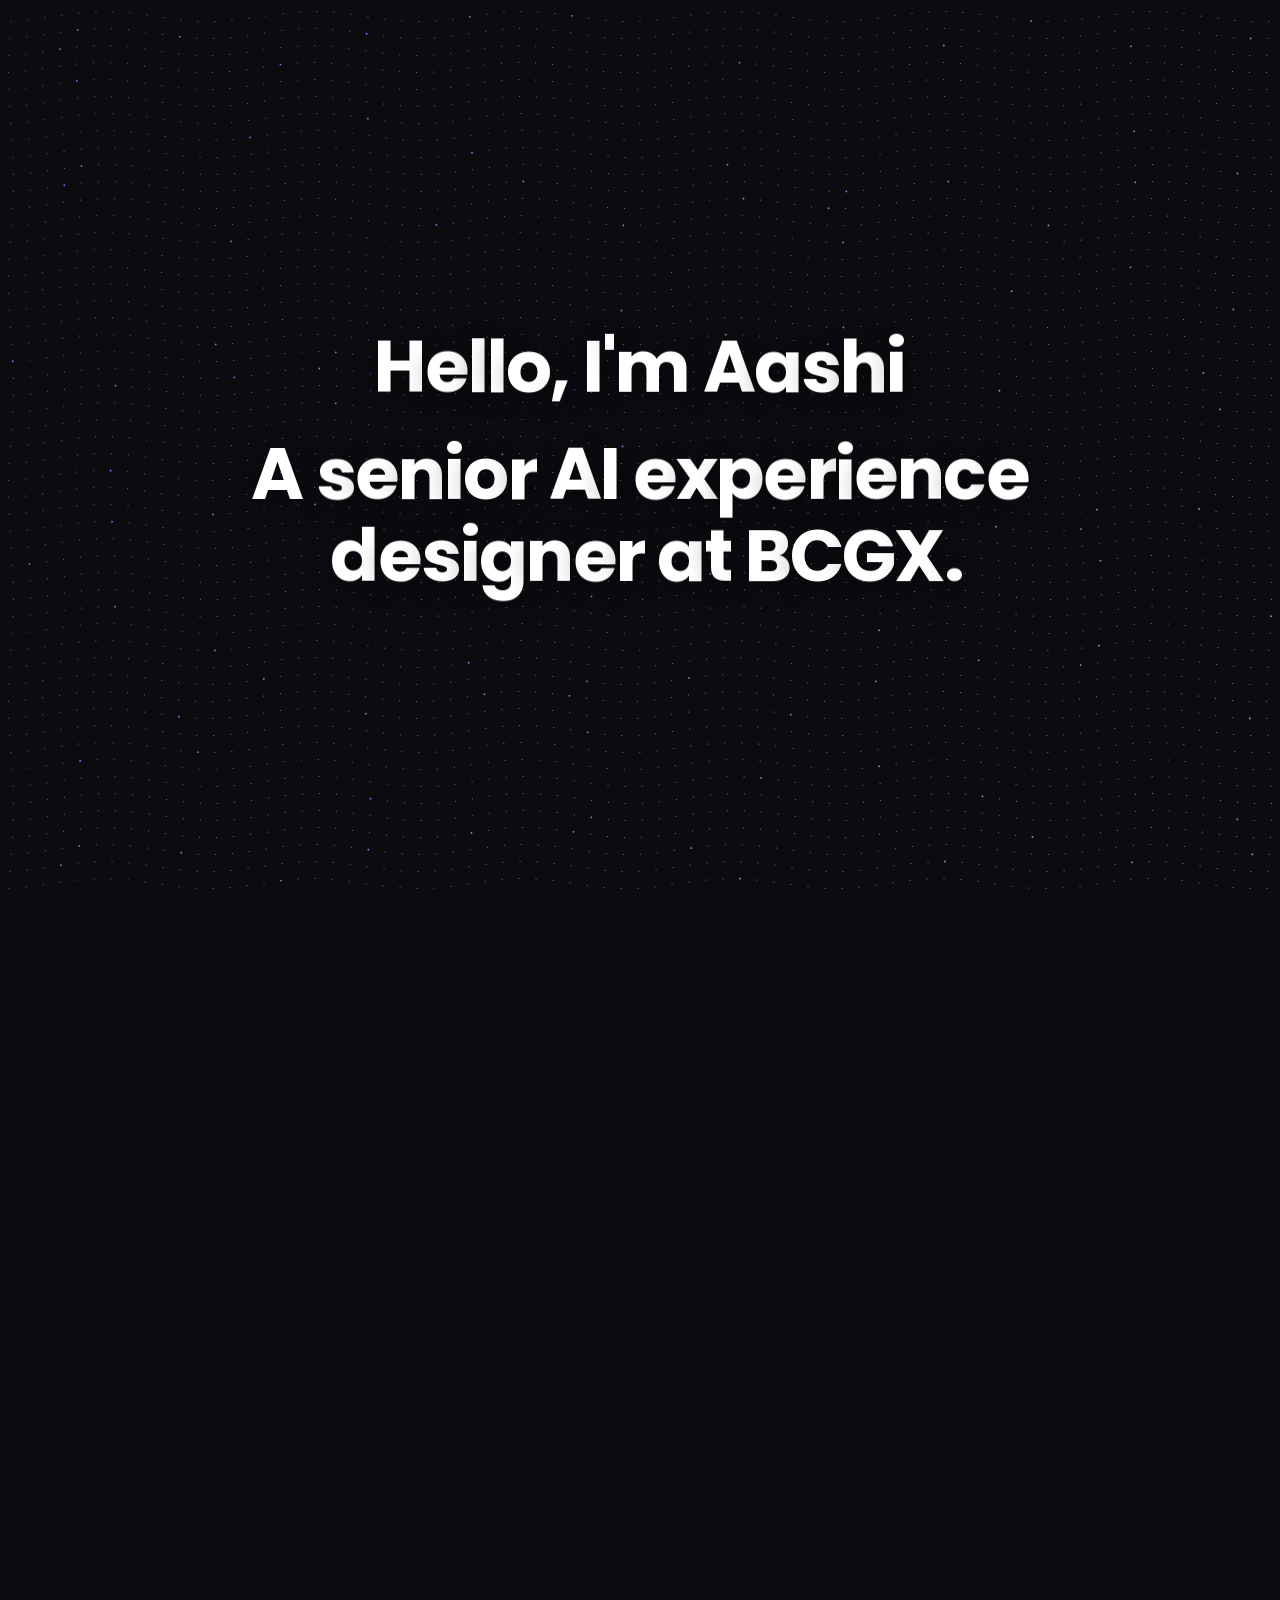
==== commit 903669ce: "Refactor hero-split.js to ensure intro runs even if fonts.ready is blocked, and update index.html to" ====
--- a/index.html
+++ b/index.html
@@ -110,17 +110,9 @@
 
         <article class="project" id="project-jica">
           <a href="https://www.notion.so/31821cc8415f800c8d56eee14f1d9a2f" target="_blank" rel="noopener" class="project__link">
-            <div class="project__media project__media--video">
-              <video
-                class="project__thumb-video project__thumb-video--jica"
-                src="assets/jica-screenrecording.mov"
-                autoplay
-                muted
-                loop
-                playsinline
-                preload="metadata"
-                aria-label="Screen recording preview of JICA Bangladesh Unified Investment Portal"
-              ></video>
+            <div class="project__media">
+              <span class="project__image project__image--jica" aria-hidden="true"></span>
+              <span class="project__media-caption">Bangladesh Business Portal</span>
             </div>
             <div class="project__content">
               <span class="project__description">Bangladesh Business Portal</span>
--- a/styles.css
+++ b/styles.css
@@ -753,10 +753,6 @@
   background: #0b1020;
 }
 
-.project__thumb-video--jica {
-  object-position: left center;
-}
-
 .project__media--video {
   aspect-ratio: 16 / 10;
   min-height: 160px;
@@ -813,6 +809,11 @@
 .project__image--6 {
   background: linear-gradient(135deg, #1f4d3a 0%, #2a6b54 45%, #3d8f6b 100%);
   background-image: linear-gradient(135deg, rgba(255,255,255,0.08) 0%, transparent 52%), linear-gradient(135deg, #1f4d3a 0%, #2a6b54 45%, #3d8f6b 100%);
+}
+
+.project__image--jica {
+  background: linear-gradient(135deg, #0d3d3a 0%, #164e5c 45%, #1a3d5c 100%);
+  background-image: linear-gradient(135deg, rgba(255, 255, 255, 0.06) 0%, transparent 50%), linear-gradient(135deg, #0d3d3a 0%, #164e5c 45%, #1a3d5c 100%);
 }
 
 .project__media-caption {
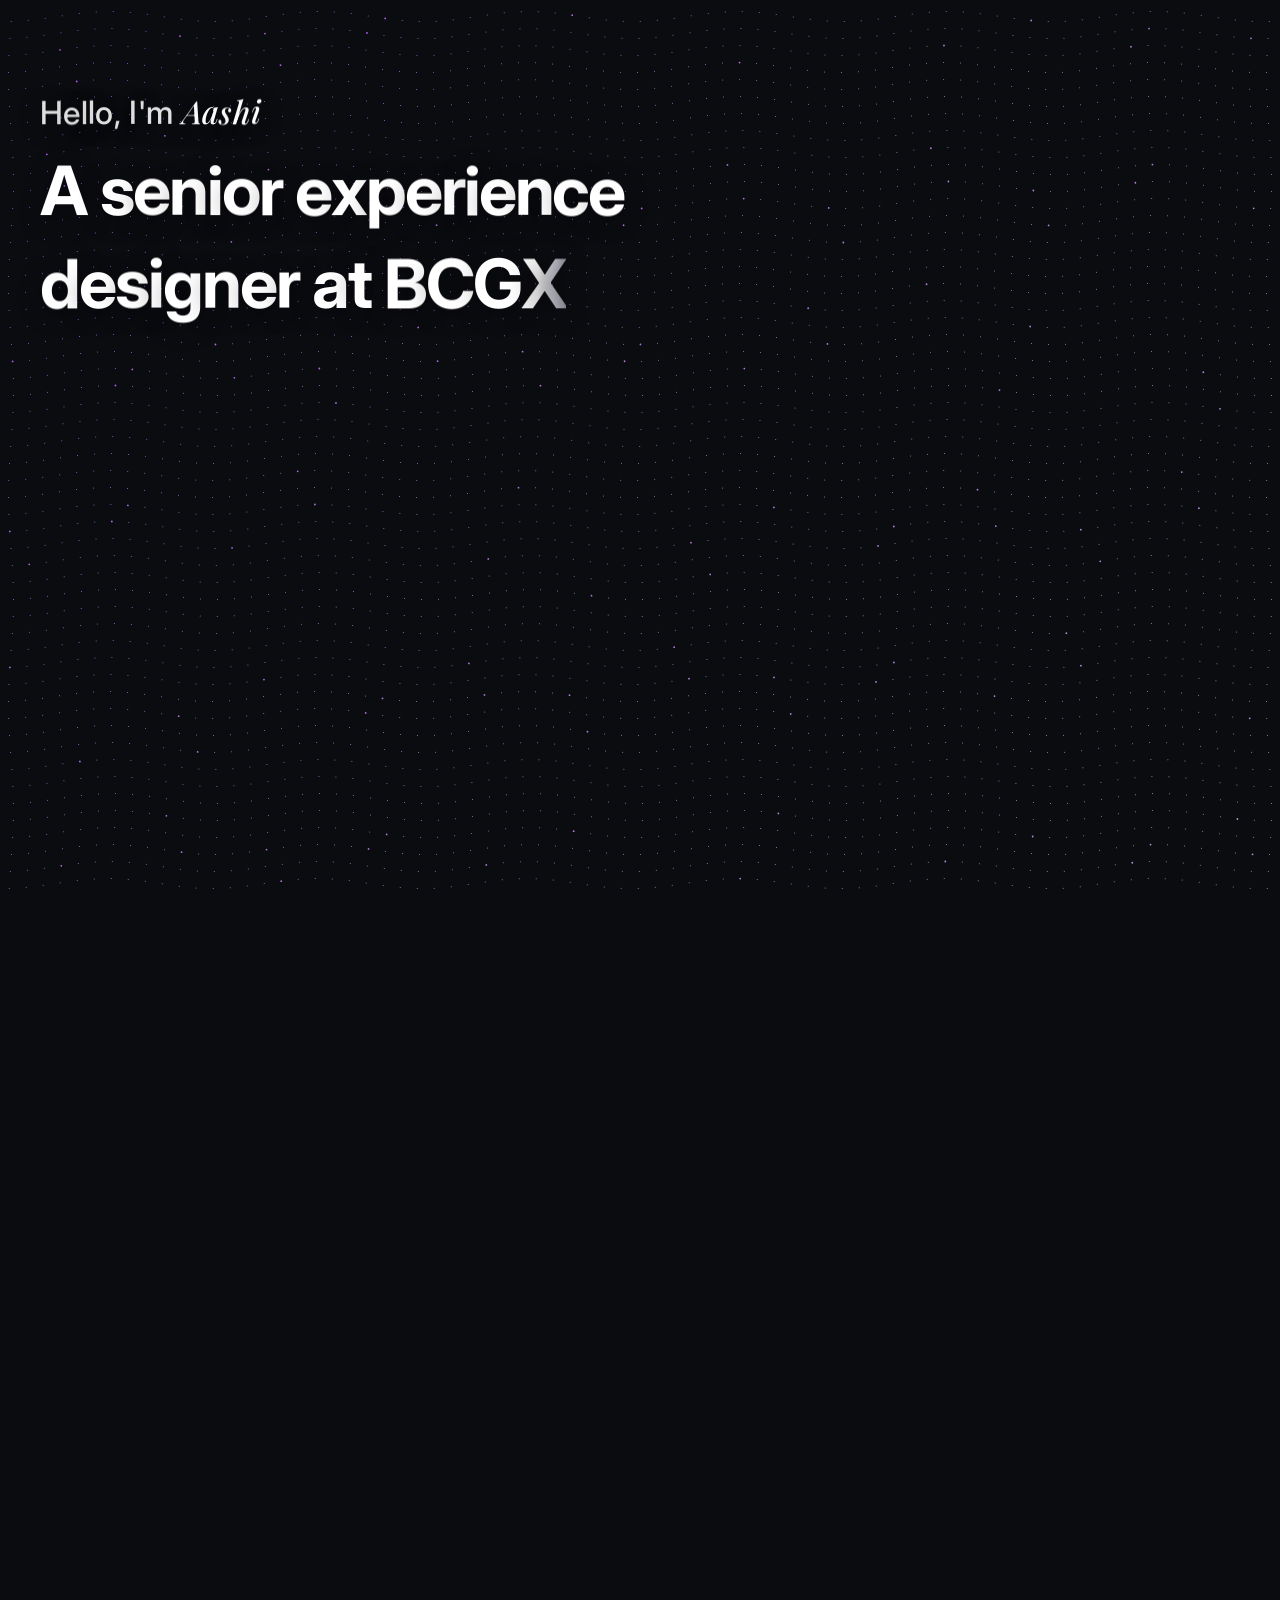
==== commit d667108b: "Update font family to Inter and Playfair Display across multiple HTML files, enhancing typography. R" ====
--- a/index.html
+++ b/index.html
@@ -7,7 +7,7 @@
   <meta name="description" content="Aashi Bhaiji — Experience designer crafting scalable product and system experiences at the intersection of business, technology, and human needs." />
   <link rel="preconnect" href="https://fonts.googleapis.com" />
   <link rel="preconnect" href="https://fonts.gstatic.com" crossorigin />
-  <link href="https://fonts.googleapis.com/css2?family=Poppins:ital,wght@0,300;0,400;0,500;0,600;0,700;0,800;0,900;1,400&display=swap" rel="stylesheet" />
+  <link href="https://fonts.googleapis.com/css2?family=Inter:ital,opsz,wght@0,14..32,100..900;1,14..32,100..900&family=Playfair+Display:ital,wght@0,400..900;1,400..900&display=swap" rel="stylesheet" />
   <link rel="stylesheet" href="styles.css" />
   <link rel="stylesheet" href="dot-field.css" />
   <link rel="stylesheet" href="gradual-blur.css" />
@@ -32,8 +32,11 @@
     <section class="hero">
       <div id="dot-field-container" class="hero__dot-field" aria-hidden="true"></div>
       <div class="hero__container">
-        <h1 class="hero__title">Hello, I'm Aashi</h1>
-        <p class="hero__lead">A senior <span class="hero__nowrap">AI experience</span> designer at <span class="hero__company">BCGX</span>.</p>
+        <h1 class="hero__display">
+          <span class="hero__greeting">Hello, I'm <em class="hero__name">Aashi</em></span>
+          <span class="hero__headline-line hero__nowrap">A senior experience</span>
+          <span class="hero__headline-line">designer at <span class="hero__company" aria-label="BCGX">BCG<span class="hero__company-x" aria-hidden="true">X</span></span></span>
+        </h1>
       </div>
       <a href="#projects" class="hero__scroll" aria-label="Scroll to projects">
         <svg width="24" height="24" viewBox="0 0 24 24" fill="none" stroke="currentColor" stroke-width="2" stroke-linecap="round" stroke-linejoin="round"><path d="M12 5v14M19 12l-7 7-7-7"/></svg>
--- a/styles.css
+++ b/styles.css
@@ -10,8 +10,10 @@
   --color-accent-dark: #3e6290;
   --color-border: rgba(0, 0, 0, 0.08);
 
-  --font-family: "Poppins", system-ui, -apple-system, "Segoe UI", sans-serif;
-  /* Hierarchy: light 300, regular 400, medium 500, semibold 600, bold 700, extrabold 800, black 900 */
+  /* Inter variable (opsz + wght) for UI, body, and headings; Playfair Display italic for hero accent */
+  --font-family: "Inter", system-ui, -apple-system, "Segoe UI", sans-serif;
+  --font-heading: "Inter", system-ui, -apple-system, "Segoe UI", sans-serif;
+  --font-accent: "Playfair Display", Georgia, "Times New Roman", serif;
 
   --space-xs: 0.5rem;
   --space-sm: 1rem;
@@ -44,10 +46,12 @@
   scroll-behavior: smooth;
   -webkit-text-size-adjust: 100%;
   text-size-adjust: 100%;
+  font-optical-sizing: auto;
 }
 
 body {
   font-family: var(--font-family);
+  font-optical-sizing: auto;
   font-weight: 400;
   font-size: clamp(1rem, 2vw, 1.0625rem);
   line-height: 1.65;
@@ -56,6 +60,37 @@
   -webkit-font-smoothing: antialiased;
   -moz-osx-font-smoothing: grayscale;
   overflow-x: hidden;
+}
+
+h1,
+h2,
+h3,
+h4,
+h5,
+h6,
+.section-label,
+.section-title,
+.project__media-caption,
+.project__title,
+.site-footer__hello,
+.site-footer__cta,
+.about-hero__title,
+.about-hero__role,
+.about-hero__logos-label,
+.about-content__heading,
+.about-exp__title,
+.about-exp__subheading,
+.about-skills__group,
+.project-hero__label,
+.project-hero__title,
+.project-section__title,
+.project-section__subtitle,
+.project-embed__title,
+.stage-card__num,
+.stage-card__title,
+.stage-card__back-title,
+.stage-card__back-label {
+  font-family: var(--font-heading);
 }
 
 /* Landing page is dark; project and about pages keep their existing light look */
@@ -405,11 +440,9 @@
   min-height: 100vh;
   min-height: 100dvh;
   width: 100%;
-  display: flex;
-  flex-direction: column;
-  justify-content: center;
-  align-items: center;
-  padding: calc(70px + var(--space-sm) + env(safe-area-inset-top, 0px)) 0 max(4rem, env(safe-area-inset-bottom, 0px));
+  display: block;
+  /* No top padding — copy is pinned via .hero__container so it stays at the top of the viewport */
+  padding: 0 0 max(1rem, env(safe-area-inset-bottom, 0px));
   position: relative;
   overflow: hidden;
   background-color: #0b0c10;
@@ -429,63 +462,106 @@
   white-space: nowrap;
 }
 
-.hero__title .split-char,
-.hero__lead .split-char {
+/* First headline: keep full phrase on one line (incl. “experience”) — width:100% alone can still wrap split glyphs */
+.hero__headline-line.hero__nowrap {
   display: inline-block;
+  width: max-content;
+  max-width: 100%;
+  overflow-wrap: normal;
+  word-break: normal;
+}
+
+.hero__display .split-char {
+  display: inline-block;
+  vertical-align: baseline;
+  line-height: inherit;
   will-change: transform, opacity;
 }
 
-.hero__container,
-.hero__scroll {
-  position: relative;
-  z-index: 1;
-}
-
-@media (min-width: 769px) {
-  .hero {
-    padding: calc(80px + var(--space-md) + env(safe-area-inset-top, 0px)) 0 max(5rem, env(safe-area-inset-bottom, 0px));
-  }
-}
-
 .hero__container {
+  position: absolute;
+  left: 0;
+  right: 0;
+  top: calc(env(safe-area-inset-top, 0px) + 3.5rem);
   width: 100%;
   max-width: 90rem;
   margin: 0 auto;
   padding: 0 max(clamp(1rem, 4vw, 2.5rem), env(safe-area-inset-left, 0px)) 0 max(clamp(1rem, 4vw, 2.5rem), env(safe-area-inset-right, 0px));
   display: flex;
   flex-direction: column;
-  align-items: center;
-  text-align: center;
-}
-
-.hero__title {
-  font-family: var(--font-family);
-  font-size: clamp(1.75rem, 6.5vw, 4.5rem);
-  font-weight: 700;
-  line-height: 1.15;
-  letter-spacing: -0.025em;
+  /* stretch = full content width; flex-start was shrinking the h1 to min-content (~1 char), forcing one letter per line */
+  align-items: stretch;
+  text-align: left;
+  z-index: 2;
+  pointer-events: none;
+}
+
+.hero__container > * {
+  pointer-events: auto;
+}
+
+@media (min-width: 769px) {
+  .hero__container {
+    top: calc(env(safe-area-inset-top, 0px) + 4.25rem);
+  }
+}
+
+/* Home hero: three stacked lines — block layout avoids flex min-content shrink (one char per line / 1000+ px tall h1) */
+.hero__display {
+  display: block;
+  width: 100%;
+  max-width: min(92vw, 36rem);
+  margin: 0;
+  font-weight: 700;
+  line-height: 1;
+  letter-spacing: -0.03em;
   color: #ffffff;
-  margin-bottom: var(--space-md);
+  text-shadow: 0 4px 24px rgba(0, 0, 0, 0.4);
+}
+
+.hero__greeting {
+  display: block;
   width: 100%;
-  max-width: min(90vw, 42ch);
-  text-align: center;
-  text-wrap: balance;
-  text-shadow: 0 4px 24px rgba(0, 0, 0, 0.4);
-}
-
-.hero__lead {
-  font-family: var(--font-family);
-  font-size: clamp(1.75rem, 6.5vw, 4.5rem);
-  font-weight: 700;
-  line-height: 1.15;
-  letter-spacing: -0.025em;
+  font-size: 32px;
+  font-weight: 500;
+  letter-spacing: 0.01em;
+  line-height: 1.08;
+  margin: 0;
+  color: rgba(255, 255, 255, 0.88);
+}
+
+.hero__name {
+  font-family: var(--font-accent);
+  font-style: italic;
+  font-weight: 500;
+  font-size: 1em;
+  letter-spacing: 0.01em;
   color: #ffffff;
-  margin-bottom: 0;
+}
+
+.hero__name .split-char {
+  font-family: var(--font-accent);
+  font-style: italic;
+  font-weight: 500;
+}
+
+.hero__headline-line {
+  display: block;
   width: 100%;
-  max-width: min(92vw, 48ch);
-  text-align: center;
-  text-wrap: balance;
-  text-shadow: 0 4px 24px rgba(0, 0, 0, 0.4);
+  font-size: 68px;
+  font-weight: 700;
+  line-height: 1;
+  letter-spacing: -0.03em;
+  margin: 0;
+  padding: 0;
+}
+
+.hero__greeting + .hero__headline-line {
+  margin-top: -0.06em;
+}
+
+.hero__headline-line + .hero__headline-line {
+  margin-top: -0.2em;
 }
 
 .hero__company {
@@ -497,8 +573,35 @@
   color: inherit;
 }
 
+/* During intro, hide raw “X” until split runs (avoids flash before GSAP sets split-char opacity) */
+body.home-intro-pending .hero__company-x {
+  color: transparent;
+}
+
+.hero__company-x {
+  display: inline-block;
+}
+
+/* Grey fade on the “X” (gradient lives on the animated .split-char inside) */
+.hero__company-x .split-char {
+  font-family: var(--font-heading);
+  font-weight: 700;
+  background: linear-gradient(
+    90deg,
+    #ffffff 0%,
+    #ffffff 38%,
+    #c4c4ce 72%,
+    #8b8b96 100%
+  );
+  -webkit-background-clip: text;
+  background-clip: text;
+  color: transparent;
+  -webkit-text-fill-color: transparent;
+}
+
 .hero__scroll {
   position: absolute;
+  z-index: 2;
   bottom: max(1.5rem, env(safe-area-inset-bottom, 0px));
   left: 50%;
   transform: translateX(-50%);
@@ -621,7 +724,6 @@
 
 .section-label {
   display: inline-block;
-  font-family: var(--font-family);
   font-size: 0.8125rem;
   font-weight: 700;
   letter-spacing: 0.12em;
@@ -654,7 +756,6 @@
 }
 
 .section-title {
-  font-family: var(--font-family);
   font-size: clamp(1.75rem, 3vw, 2.25rem);
   font-weight: 900;
   letter-spacing: -0.02em;
@@ -820,7 +921,6 @@
   position: absolute;
   bottom: var(--space-sm);
   left: var(--space-md);
-  font-family: var(--font-family);
   font-size: 0.6875rem;
   font-weight: 700;
   letter-spacing: 0.12em;
@@ -851,7 +951,6 @@
 }
 
 .project__title {
-  font-family: var(--font-family);
   font-size: clamp(1.25rem, 2vw, 1.5rem);
   font-weight: 700;
   letter-spacing: -0.01em;
@@ -948,7 +1047,6 @@
 }
 
 .site-footer__hello {
-  font-family: var(--font-family);
   font-size: clamp(1.375rem, 3.75vw, 2rem);
   font-weight: 700;
   color: #ffffff;
@@ -957,7 +1055,6 @@
 
 .site-footer__cta {
   margin-bottom: 0.5rem;
-  font-family: var(--font-family);
   font-size: clamp(1.25rem, 3.25vw, 1.875rem);
   font-weight: 700;
   color: #7cff67;
@@ -1112,7 +1209,6 @@
 }
 
 .about-hero__title {
-  font-family: var(--font-family);
   font-size: clamp(1.75rem, 4vw, 2.5rem);
   font-weight: 700;
   color: var(--color-text);
@@ -1218,7 +1314,6 @@
 }
 
 .about-content__heading {
-  font-family: var(--font-family);
   font-size: clamp(1.25rem, 2vw, 1.5rem);
   font-weight: 700;
   color: var(--color-text);
@@ -1305,7 +1400,6 @@
 }
 
 .about-exp__title {
-  font-family: var(--font-family);
   font-size: 1.125rem;
   font-weight: 700;
   color: var(--color-text);
@@ -1392,7 +1486,6 @@
 }
 
 .about-exp__subheading {
-  font-family: var(--font-family);
   font-size: 1rem;
   font-weight: 700;
   color: var(--color-text);
@@ -1463,7 +1556,6 @@
 }
 
 .about-skills__group {
-  font-family: var(--font-family);
   font-size: 0.9375rem;
   font-weight: 700;
   color: var(--color-text);
@@ -1540,7 +1632,6 @@
 }
 
 .project-hero__title {
-  font-family: var(--font-family);
   font-size: clamp(1.75rem, 4vw, 2.75rem);
   font-weight: 900;
   line-height: 1.2;
@@ -2066,7 +2157,6 @@
 }
 
 .project-section__title {
-  font-family: var(--font-family);
   font-size: clamp(1.25rem, 2vw, 1.5rem);
   font-weight: 700;
   color: var(--color-text);
@@ -2075,7 +2165,6 @@
 }
 
 .project-section__subtitle {
-  font-family: var(--font-family);
   font-size: 1.125rem;
   font-weight: 700;
   color: var(--color-text);
@@ -2481,7 +2570,6 @@
 }
 
 .project-embed__title {
-  font-family: var(--font-family);
   font-size: 0.875rem;
   font-weight: 700;
   color: var(--color-text);
@@ -2594,7 +2682,6 @@
 }
 
 .stage-card__num {
-  font-family: var(--font-family);
   font-weight: 900;
   font-size: 2rem;
   line-height: 1;
@@ -2603,7 +2690,6 @@
 }
 
 .stage-card__title {
-  font-family: var(--font-family);
   font-weight: 700;
   font-size: 1.125rem;
   line-height: 1.3;
@@ -2632,7 +2718,6 @@
 }
 
 .stage-card__back-title {
-  font-family: var(--font-family);
   font-weight: 700;
   font-size: 1rem;
   color: var(--color-text);
@@ -2640,7 +2725,6 @@
 }
 
 .stage-card__back-label {
-  font-family: var(--font-family);
   font-size: 0.8125rem;
   color: var(--color-text-muted);
 }
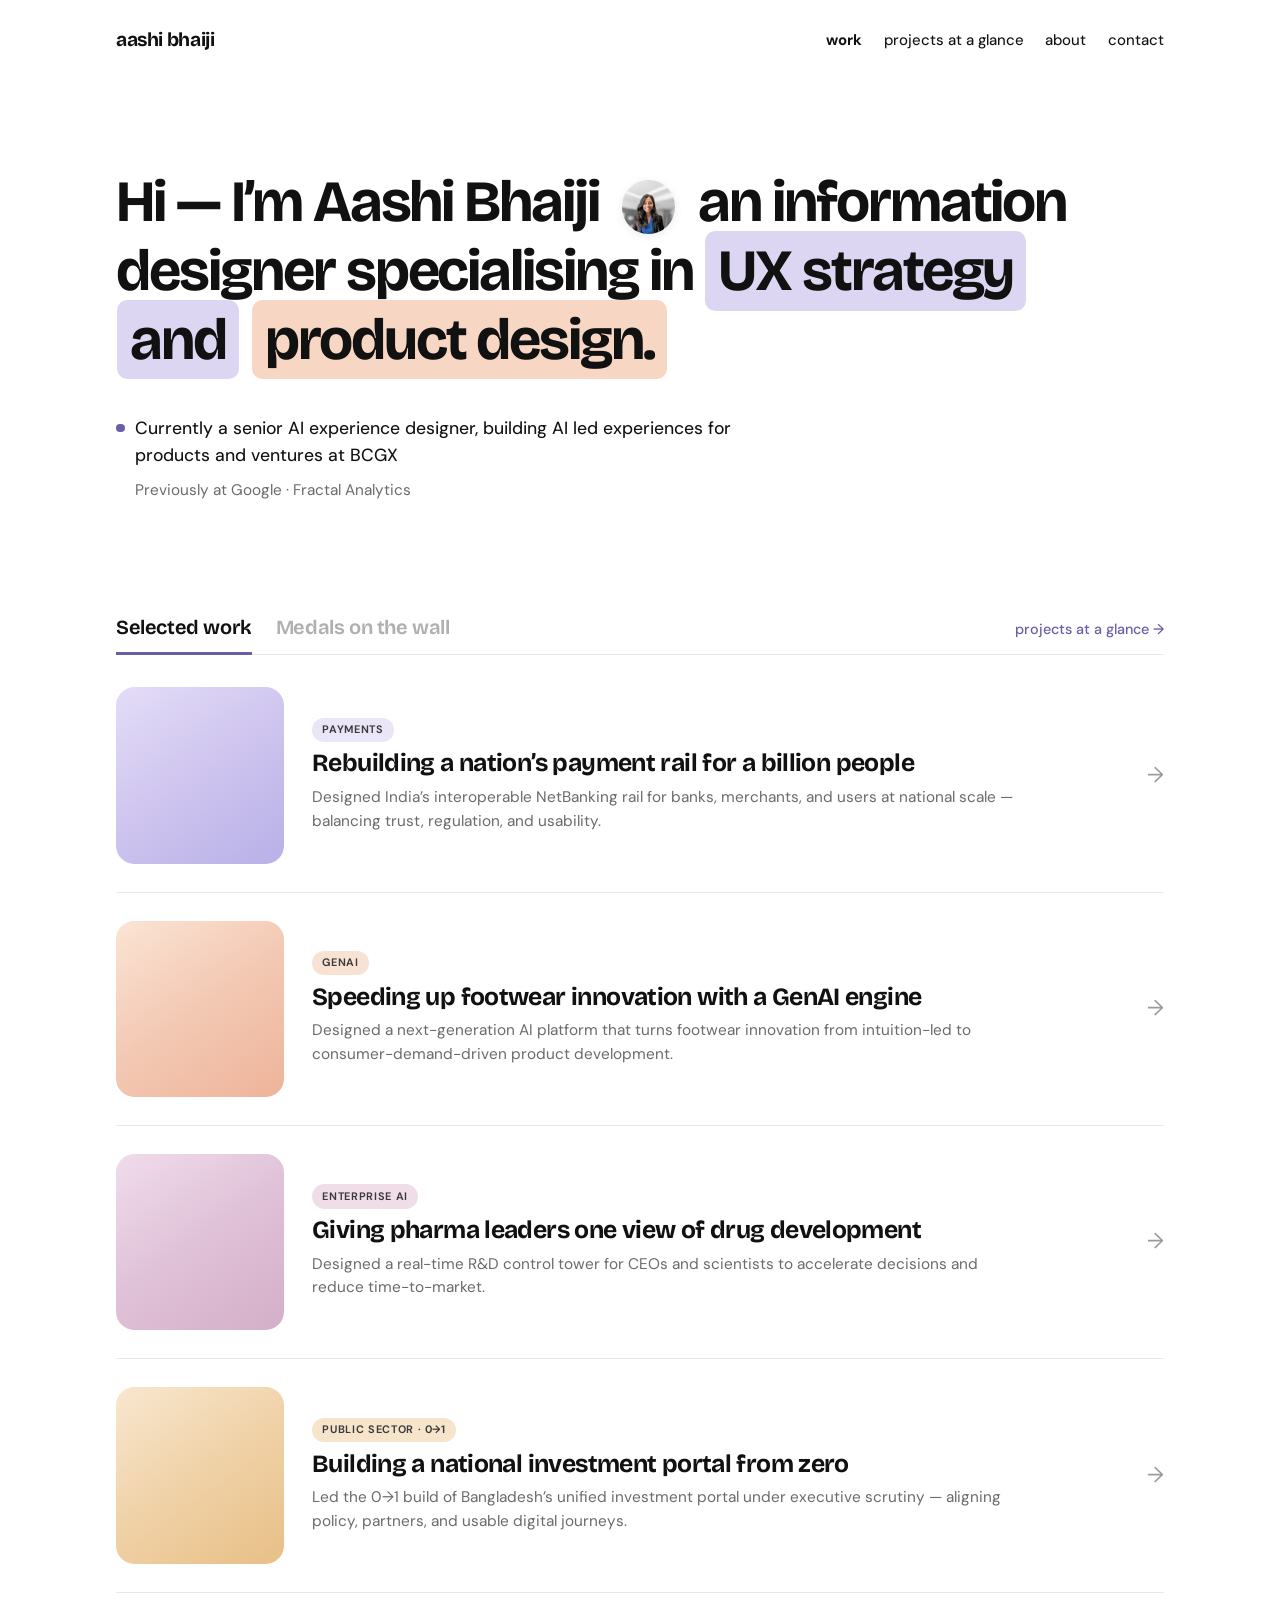
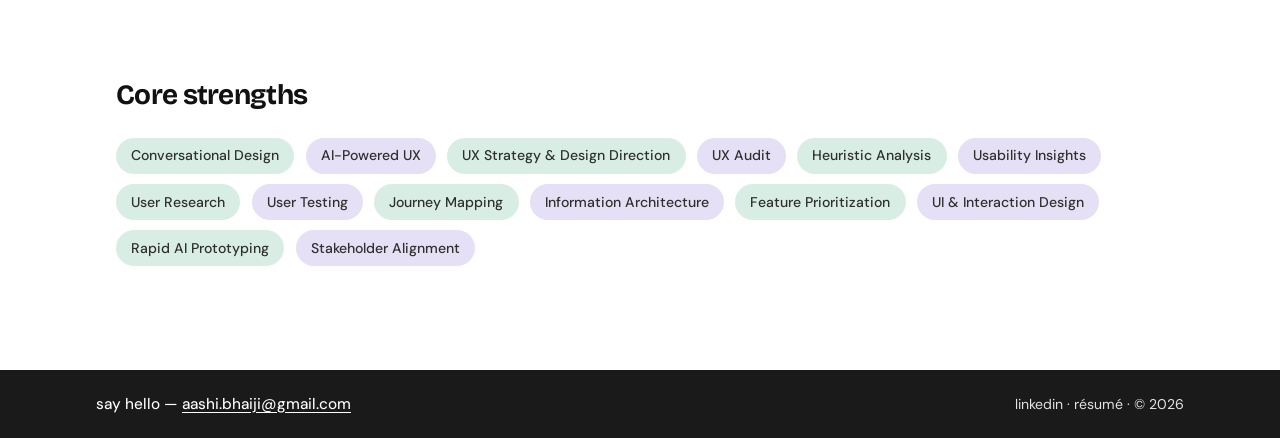
==== commit d931c7a6: "Add design system page and update styles for improved typography and layout - Introduced a new desig" ====
--- a/index.html
+++ b/index.html
@@ -3,25 +3,20 @@
 <head>
   <meta charset="UTF-8" />
   <meta name="viewport" content="width=device-width, initial-scale=1.0, viewport-fit=cover" />
-  <title>Aashi Bhaiji — Senior Experience Designer</title>
-  <meta name="description" content="Aashi Bhaiji — Experience designer crafting scalable product and system experiences at the intersection of business, technology, and human needs." />
-  <link rel="preconnect" href="https://fonts.googleapis.com" />
-  <link rel="preconnect" href="https://fonts.gstatic.com" crossorigin />
-  <link href="https://fonts.googleapis.com/css2?family=Inter:ital,opsz,wght@0,14..32,100..900;1,14..32,100..900&family=Playfair+Display:ital,wght@0,400..900;1,400..900&display=swap" rel="stylesheet" />
+  <title>Aashi Bhaiji — Information Designer</title>
+  <meta name="description" content="Aashi Bhaiji — Information designer specialising in UX strategy and product design. Senior AI experience designer at BCGX." />
   <link rel="stylesheet" href="styles.css" />
-  <link rel="stylesheet" href="dot-field.css" />
-  <link rel="stylesheet" href="gradual-blur.css" />
 </head>
-<body id="top" class="home-intro-pending">
+<body id="top" class="page-home">
   <header class="site-header">
-    <nav class="nav">
-      <a href="index.html" aria-current="page">Home</a>
-      <a href="#projects">Projects</a>
-      <a href="about.html">About</a>
-      <a href="https://docs.google.com/document/d/1HMW5zZJj4p2m2f_B7VnrQRGxJLU11f6y/edit?usp=sharing&amp;ouid=116514539623917576615&amp;rtpof=true&amp;sd=true" target="_blank" rel="noopener">Résumé</a>
-      <a href="#contact" class="btn btn--nav">Get in Touch</a>
+    <a href="index.html" class="logo">aashi bhaiji</a>
+    <nav class="nav" aria-label="Primary">
+      <a href="#work" aria-current="page">work</a>
+      <a href="projects.html">projects at a glance</a>
+      <a href="about.html">about</a>
+      <a href="#contact">contact</a>
     </nav>
-    <button class="menu-toggle" aria-label="Toggle menu">
+    <button class="menu-toggle" type="button" aria-label="Toggle menu" aria-expanded="false">
       <span></span>
       <span></span>
       <span></span>
@@ -29,150 +24,179 @@
   </header>
 
   <main>
-    <section class="hero">
-      <div id="dot-field-container" class="hero__dot-field" aria-hidden="true"></div>
+    <section class="hero" aria-label="Introduction">
       <div class="hero__container">
         <h1 class="hero__display">
-          <span class="hero__greeting">Hello, I'm <em class="hero__name">Aashi</em></span>
-          <span class="hero__headline-line hero__nowrap">A senior experience</span>
-          <span class="hero__headline-line">designer at <span class="hero__company" aria-label="BCGX">BCG<span class="hero__company-x" aria-hidden="true">X</span></span></span>
+          Hi — I’m Aashi Bhaiji
+          <img
+            class="hero__avatar"
+            src="assets/aashi-photo.png"
+            alt=""
+            width="72"
+            height="72"
+            decoding="async"
+          />
+          an information designer specialising in
+          <mark class="hero__mark hero__mark--lavender">UX strategy and</mark>
+          <mark class="hero__mark hero__mark--peach">product design.</mark>
         </h1>
-      </div>
-      <a href="#projects" class="hero__scroll" aria-label="Scroll to projects">
-        <svg width="24" height="24" viewBox="0 0 24 24" fill="none" stroke="currentColor" stroke-width="2" stroke-linecap="round" stroke-linejoin="round"><path d="M12 5v14M19 12l-7 7-7-7"/></svg>
-      </a>
+        <div class="hero__meta">
+          <p class="hero__current">
+            <span class="hero__dot" aria-hidden="true"></span>
+            Currently a senior AI experience designer, building AI led experiences for products and ventures at BCGX
+          </p>
+          <p class="hero__prev">Previously at Google · Fractal Analytics</p>
+        </div>
+      </div>
     </section>
 
-    <section id="projects" class="work">
-      <div class="section-header">
-        <span class="section-label">Selected projects</span>
-      </div>
-
-      <div class="work__grid">
-        <article class="project" id="project-relaxo-ai">
-          <a href="relaxo.html" class="project__link">
-            <div class="project__media project__media--video">
-              <video
-                class="project__thumb-video js-scroll-play-loop"
-                src="assets/relaxo-card-preview.mp4"
-                muted
-                loop
-                playsinline
-                autoplay
-                preload="metadata"
-                aria-label="Relaxo AI innovation platform preview"
-              ></video>
-              <span class="project__media-caption">Relaxo AI innovation platform</span>
+    <section id="work" class="work">
+      <div class="work__header">
+        <div class="work__tabs" role="tablist" aria-label="Work views">
+          <button
+            type="button"
+            class="work__tab is-active"
+            role="tab"
+            id="tab-selected"
+            aria-selected="true"
+            aria-controls="panel-selected"
+            data-panel="panel-selected"
+          >
+            Selected work
+          </button>
+          <button
+            type="button"
+            class="work__tab"
+            role="tab"
+            id="tab-medals"
+            aria-selected="false"
+            aria-controls="panel-medals"
+            data-panel="panel-medals"
+          >
+            Medals on the wall
+          </button>
+        </div>
+        <a href="projects.html" class="work__glance-link">projects at a glance →</a>
+      </div>
+
+      <div
+        id="panel-selected"
+        class="work__panel is-active"
+        role="tabpanel"
+        aria-labelledby="tab-selected"
+      >
+        <div class="work__list">
+          <article class="project" id="project-npci">
+            <a href="project-npci.html" class="project__link">
+              <div class="project__media project__media--lavender" aria-hidden="true"></div>
+              <div class="project__content">
+                <span class="project__tag project__tag--lavender">Payments</span>
+                <h3 class="project__title">Rebuilding a nation’s payment rail for a billion people</h3>
+                <p class="project__subtitle">Designed India’s interoperable NetBanking rail for banks, merchants, and users at national scale — balancing trust, regulation, and usability.</p>
+              </div>
+              <span class="project__arrow" aria-hidden="true">→</span>
+            </a>
+          </article>
+
+          <article class="project" id="project-relaxo-ai">
+            <a href="relaxo.html" class="project__link">
+              <div class="project__media project__media--peach" aria-hidden="true"></div>
+              <div class="project__content">
+                <span class="project__tag project__tag--peach">GenAI</span>
+                <h3 class="project__title">Speeding up footwear innovation with a GenAI engine</h3>
+                <p class="project__subtitle">Designed a next-generation AI platform that turns footwear innovation from intuition-led to consumer-demand-driven product development.</p>
+              </div>
+              <span class="project__arrow" aria-hidden="true">→</span>
+            </a>
+          </article>
+
+          <article class="project" id="project-sun-pharma">
+            <a href="sun-pharma.html" class="project__link">
+              <div class="project__media project__media--rose" aria-hidden="true"></div>
+              <div class="project__content">
+                <span class="project__tag project__tag--rose">Enterprise AI</span>
+                <h3 class="project__title">Giving pharma leaders one view of drug development</h3>
+                <p class="project__subtitle">Designed a real-time R&amp;D control tower for CEOs and scientists to accelerate decisions and reduce time-to-market.</p>
+              </div>
+              <span class="project__arrow" aria-hidden="true">→</span>
+            </a>
+          </article>
+
+          <article class="project" id="project-jica">
+            <a href="https://www.notion.so/31821cc8415f800c8d56eee14f1d9a2f" target="_blank" rel="noopener" class="project__link">
+              <div class="project__media project__media--amber" aria-hidden="true"></div>
+              <div class="project__content">
+                <span class="project__tag project__tag--amber">Public sector · 0→1</span>
+                <h3 class="project__title">Building a national investment portal from zero</h3>
+                <p class="project__subtitle">Led the 0→1 build of Bangladesh’s unified investment portal under executive scrutiny — aligning policy, partners, and usable digital journeys.</p>
+              </div>
+              <span class="project__arrow" aria-hidden="true">→</span>
+            </a>
+          </article>
+        </div>
+      </div>
+
+      <div
+        id="panel-medals"
+        class="work__panel"
+        role="tabpanel"
+        aria-labelledby="tab-medals"
+        hidden
+      >
+        <ul class="medals">
+          <li class="medals__item">
+            <span class="medals__year">2024</span>
+            <div class="medals__body">
+              <h3 class="medals__title">BCGX — Senior AI Experience Designer</h3>
+              <p class="medals__note">Leading AI-led product and venture experiences across client engagements.</p>
             </div>
-            <div class="project__content">
-              <span class="project__description">AI-POWERED PRODUCT INNOVATION PLATFORM</span>
-              <h3 class="project__title">Relaxo: AI-Powered Footwear Innovation Engine</h3>
-              <p class="project__subtitle">Designing a next-generation AI platform to transform footwear innovation from intuition-led to consumer-demand-driven product development.</p>
-              <span class="project__arrow">→</span>
+          </li>
+          <li class="medals__item">
+            <span class="medals__year">Prior</span>
+            <div class="medals__body">
+              <h3 class="medals__title">Google · Fractal Analytics</h3>
+              <p class="medals__note">Product and information design across consumer and enterprise surfaces.</p>
             </div>
-          </a>
-        </article>
-
-        <article class="project" id="project-sun-pharma">
-          <a href="sun-pharma.html" class="project__link">
-            <div class="project__media project__media--video">
-              <video
-                class="project__thumb-video js-scroll-play-loop"
-                src="assets/sun-pharma-card-preview.mp4"
-                muted
-                loop
-                playsinline
-                autoplay
-                preload="metadata"
-                aria-label="Sun Pharma AI-powered R&amp;D control tower preview"
-              ></video>
-              <span class="project__media-caption">Sun Pharma R&amp;D control tower</span>
-            </div>
-            <div class="project__content">
-              <span class="project__description">AI-POWERED CONTROL TOWER / ENTERPRISE PLATFORM</span>
-              <h3 class="project__title">Sun Pharma — AI-Powered R&amp;D Control Tower</h3>
-              <p class="project__subtitle">Designing a real-time control tower for CEOs and scientists to accelerate drug development, improve decision-making, and reduce time-to-market.</p>
-              <span class="project__arrow">→</span>
-            </div>
-          </a>
-        </article>
-
-        <article class="project" id="project-npci">
-          <a href="project-npci.html" class="project__link">
-            <div class="project__media">
-              <img src="assets/npci-project-thumbnail.png" alt="NPCI NetBanking 2.0 thumbnail" class="project__thumb-img project__thumb-img--npci" loading="lazy" decoding="async" />
-            </div>
-            <div class="project__content">
-              <span class="project__description">NetBanking 2.0 · Payments Platform</span>
-              <h3 class="project__title">NPCI — Designing NetBanking 2.0</h3>
-              <p class="project__subtitle">Designed India's interoperable NetBanking rail for banks, merchants, and users at national scale, balancing trust, regulation, and usability.</p>
-              <span class="project__arrow">→</span>
-            </div>
-          </a>
-        </article>
-
-        <article class="project" id="project-jica">
-          <a href="https://www.notion.so/31821cc8415f800c8d56eee14f1d9a2f" target="_blank" rel="noopener" class="project__link">
-            <div class="project__media">
-              <span class="project__image project__image--jica" aria-hidden="true"></span>
-              <span class="project__media-caption">Bangladesh Business Portal</span>
-            </div>
-            <div class="project__content">
-              <span class="project__description">Bangladesh Business Portal</span>
-              <h3 class="project__title">JICA Bangladesh — Unified Investment Portal</h3>
-              <p class="project__subtitle">Leading the 0→1 build of a national digital platform under executive scrutiny.</p>
-              <span class="project__arrow">→</span>
-            </div>
-          </a>
-        </article>
-
-        <article class="project" id="project-nabard">
-          <a href="https://www.notion.so/31921cc8415f8076b74cc8e9c3280534" target="_blank" rel="noopener" class="project__link">
-            <div class="project__media">
-              <span class="project__image project__image--3" aria-hidden="true"></span>
-              <span class="project__media-caption">Business Innovation and Shark Tank Pitches</span>
-            </div>
-            <div class="project__content">
-              <span class="project__description">Business Innovation and Shark Tank Pitches</span>
-              <h3 class="project__title">NABARD — Re-Architecting MSME Credit Access</h3>
-              <p class="project__subtitle">158 field insights → 10 venture concepts → Executive innovation pipeline.</p>
-              <span class="project__status">Coming soon</span>
-              <span class="project__arrow">→</span>
-            </div>
-          </a>
-        </article>
-
-        <article class="project" id="project-axis">
-          <a href="https://www.notion.so/31b21cc8415f806baec9e2d161711b86" target="_blank" rel="noopener" class="project__link">
-            <div class="project__media">
-              <span class="project__image project__image--4" aria-hidden="true"></span>
-              <span class="project__media-caption">Collections · Behavioral Messaging</span>
-            </div>
-            <div class="project__content">
-              <span class="project__description">Collections · Behavioral Messaging</span>
-              <h3 class="project__title">Axis Bank — Redesigning Collections Through Behavioral Science</h3>
-              <p class="project__subtitle">Reducing delinquency by reframing loan repayment messaging.</p>
-              <span class="project__status">Coming soon</span>
-              <span class="project__arrow">→</span>
-            </div>
-          </a>
-        </article>
+          </li>
+        </ul>
       </div>
     </section>
 
+    <section class="strengths" aria-labelledby="strengths-heading">
+      <h2 id="strengths-heading" class="strengths__title">Core strengths</h2>
+      <ul class="strengths__list">
+        <li class="strengths__tag strengths__tag--mint">Conversational Design</li>
+        <li class="strengths__tag strengths__tag--lavender">AI-Powered UX</li>
+        <li class="strengths__tag strengths__tag--mint">UX Strategy &amp; Design Direction</li>
+        <li class="strengths__tag strengths__tag--lavender">UX Audit</li>
+        <li class="strengths__tag strengths__tag--mint">Heuristic Analysis</li>
+        <li class="strengths__tag strengths__tag--lavender">Usability Insights</li>
+        <li class="strengths__tag strengths__tag--mint">User Research</li>
+        <li class="strengths__tag strengths__tag--lavender">User Testing</li>
+        <li class="strengths__tag strengths__tag--mint">Journey Mapping</li>
+        <li class="strengths__tag strengths__tag--lavender">Information Architecture</li>
+        <li class="strengths__tag strengths__tag--mint">Feature Prioritization</li>
+        <li class="strengths__tag strengths__tag--lavender">UI &amp; Interaction Design</li>
+        <li class="strengths__tag strengths__tag--mint">Rapid AI Prototyping</li>
+        <li class="strengths__tag strengths__tag--lavender">Stakeholder Alignment</li>
+      </ul>
+    </section>
   </main>
 
   <footer id="contact" class="site-footer">
     <div class="site-footer__inner">
-      <p class="site-footer__hello">You made it! Curious to say hello?</p>
-      <p class="site-footer__cta">View my <a href="https://docs.google.com/document/d/1HMW5zZJj4p2m2f_B7VnrQRGxJLU11f6y/edit?usp=sharing&amp;ouid=116514539623917576615&amp;rtpof=true&amp;sd=true" target="_blank" rel="noopener">résumé</a>, get in touch 👇</p>
-      <div class="site-footer__links">
-        <a href="mailto:hello@aashibhaiji.com" class="site-footer__link">Email</a>
-        <span class="site-footer__sep">|</span>
-        <a href="https://www.linkedin.com/in/aashibhaiji/" target="_blank" rel="noopener" class="site-footer__link">LinkedIn</a>
-      </div>
+      <p class="site-footer__hello">
+        say hello —
+        <a href="mailto:aashi.bhaiji@gmail.com">aashi.bhaiji@gmail.com</a>
+      </p>
+      <p class="site-footer__meta">
+        <a href="https://www.linkedin.com/in/aashibhaiji/" target="_blank" rel="noopener">linkedin</a>
+        <span aria-hidden="true"> · </span>
+        <a href="https://docs.google.com/document/d/1HMW5zZJj4p2m2f_B7VnrQRGxJLU11f6y/edit?usp=sharing&amp;ouid=116514539623917576615&amp;rtpof=true&amp;sd=true" target="_blank" rel="noopener">résumé</a>
+        <span aria-hidden="true"> · </span>
+        <span>© 2026</span>
+      </p>
     </div>
-    <p class="site-footer__credit">Designed and Handcrafted with ♥ © 2026 Aashi Bhaiji</p>
   </footer>
 
   <div class="project-back-top-wrap" id="project-back-top-wrap">
@@ -182,10 +206,6 @@
     </a>
   </div>
 
-  <script src="https://cdn.jsdelivr.net/npm/gsap@3.12.5/dist/gsap.min.js"></script>
-  <script src="gradual-blur.js"></script>
-  <script src="hero-split.js"></script>
   <script src="script.js"></script>
-  <script src="dot-field.js"></script>
 </body>
 </html>
--- a/styles.css
+++ b/styles.css
@@ -1,19 +1,48 @@
-/* --- Design tokens --- */
+@import "design-system/index.css";
+
+@font-face {
+  font-family: "Bricolage Grotesque";
+  src: url("assets/fonts/BricolageGrotesque-Variable.ttf") format("truetype");
+  font-weight: 200 800;
+  font-style: normal;
+  font-display: swap;
+}
+
+@font-face {
+  font-family: "DM Sans";
+  src: url("assets/fonts/DMSans-Variable.ttf") format("truetype");
+  font-weight: 100 1000;
+  font-style: normal;
+  font-display: swap;
+}
+
+@font-face {
+  font-family: "DM Sans";
+  src: url("assets/fonts/DMSans-Italic-Variable.ttf") format("truetype");
+  font-weight: 100 1000;
+  font-style: italic;
+  font-display: swap;
+}
+
+/* --- Portfolio tokens (Forge-backed + site-specific overrides) --- */
 :root {
-  --color-bg: #ffffff;
-  --color-bg-elevated: #f8f9fa;
-  --color-surface: #eef0f2;
-  --color-text: #1a1a1a;
-  --color-text-muted: #5c5c5c;
-  --color-accent: #5078b0;
-  --color-accent-soft: rgba(80, 120, 176, 0.12);
-  --color-accent-dark: #3e6290;
-  --color-border: rgba(0, 0, 0, 0.08);
-
-  /* Inter variable (opsz + wght) for UI, body, and headings; Playfair Display italic for hero accent */
+  /* Forge semantic aliases for existing portfolio CSS */
+  --color-bg: var(--fe-color-background-default);
+  --color-bg-elevated: var(--fe-color-background-light);
+  --color-surface: var(--fe-primitive-neutral-10);
+  --color-text: var(--fe-color-font-default);
+  --color-text-muted: var(--fe-color-font-muted);
+  --color-accent: var(--fe-color-interaction-default);
+  --color-accent-soft: var(--fe-color-interaction-hover);
+  --color-accent-dark: var(--fe-color-interaction-hover-dark);
+  --color-border: color-mix(in srgb, var(--fe-color-border-default) 40%, transparent);
+
+  /* Landing: Bricolage Grotesque + DM Sans; other pages keep Inter/Playfair until migrated */
   --font-family: "Inter", system-ui, -apple-system, "Segoe UI", sans-serif;
   --font-heading: "Inter", system-ui, -apple-system, "Segoe UI", sans-serif;
   --font-accent: "Playfair Display", Georgia, "Times New Roman", serif;
+  --font-display: "Bricolage Grotesque", system-ui, sans-serif;
+  --font-body: "DM Sans", system-ui, sans-serif;
 
   --space-xs: 0.5rem;
   --space-sm: 1rem;
@@ -93,13 +122,14 @@
   font-family: var(--font-heading);
 }
 
-/* Landing page is dark; project and about pages keep their existing light look */
-body:not(.project-page):not(.page-about) {
+/* Legacy dark home (pre-redesign); light home uses .page-home */
+body:not(.project-page):not(.page-about):not(.page-home) {
   color: #ffffff;
 }
 
 body.project-page,
-body.page-about {
+body.page-about,
+body.page-home {
   background: #ffffff;
 }
 
@@ -462,19 +492,21 @@
   white-space: nowrap;
 }
 
-/* First headline: keep full phrase on one line (incl. “experience”) — width:100% alone can still wrap split glyphs */
+/* First headline: one line, shrink-wrapped, centered in the flex column */
 .hero__headline-line.hero__nowrap {
-  display: inline-block;
+  display: block;
   width: max-content;
   max-width: 100%;
+  margin-left: auto;
+  margin-right: auto;
   overflow-wrap: normal;
   word-break: normal;
 }
 
 .hero__display .split-char {
   display: inline-block;
-  vertical-align: baseline;
-  line-height: inherit;
+  vertical-align: top;
+  line-height: 1;
   will-change: transform, opacity;
 }
 
@@ -482,7 +514,7 @@
   position: absolute;
   left: 0;
   right: 0;
-  top: calc(env(safe-area-inset-top, 0px) + 3.5rem);
+  top: calc(env(safe-area-inset-top, 0px) + 5.5rem);
   width: 100%;
   max-width: 90rem;
   margin: 0 auto;
@@ -491,7 +523,7 @@
   flex-direction: column;
   /* stretch = full content width; flex-start was shrinking the h1 to min-content (~1 char), forcing one letter per line */
   align-items: stretch;
-  text-align: left;
+  text-align: center;
   z-index: 2;
   pointer-events: none;
 }
@@ -502,19 +534,20 @@
 
 @media (min-width: 769px) {
   .hero__container {
-    top: calc(env(safe-area-inset-top, 0px) + 4.25rem);
-  }
-}
-
-/* Home hero: three stacked lines — block layout avoids flex min-content shrink (one char per line / 1000+ px tall h1) */
+    top: calc(env(safe-area-inset-top, 0px) + 6rem);
+  }
+}
+
+/* Home hero: block stack + text-align center — flex on h1 turns inter-span whitespace into anonymous flex items (huge vertical gaps, line 3 clipped). */
 .hero__display {
   display: block;
   width: 100%;
   max-width: min(92vw, 36rem);
-  margin: 0;
-  font-weight: 700;
-  line-height: 1;
+  margin: 0 auto;
+  font-weight: 700;
+  line-height: normal;
   letter-spacing: -0.03em;
+  text-align: center;
   color: #ffffff;
   text-shadow: 0 4px 24px rgba(0, 0, 0, 0.4);
 }
@@ -522,11 +555,12 @@
 .hero__greeting {
   display: block;
   width: 100%;
+  max-width: 100%;
   font-size: 32px;
   font-weight: 500;
   letter-spacing: 0.01em;
-  line-height: 1.08;
-  margin: 0;
+  line-height: 1.12;
+  margin: 0 0 0.35rem;
   color: rgba(255, 255, 255, 0.88);
 }
 
@@ -548,20 +582,21 @@
 .hero__headline-line {
   display: block;
   width: 100%;
+  max-width: 100%;
   font-size: 68px;
   font-weight: 700;
-  line-height: 1;
+  line-height: 1.06;
   letter-spacing: -0.03em;
   margin: 0;
   padding: 0;
 }
 
 .hero__greeting + .hero__headline-line {
+  margin-top: 0;
+}
+
+.hero__headline-line + .hero__headline-line {
   margin-top: -0.06em;
-}
-
-.hero__headline-line + .hero__headline-line {
-  margin-top: -0.2em;
 }
 
 .hero__company {
@@ -2765,3 +2800,1522 @@
     font-size: 1.75rem;
   }
 }
+
+/* ==========================================================================
+   Home landing (light redesign) — scoped to body.page-home
+   ========================================================================== */
+
+body.page-home {
+  --home-text: #111111;
+  --home-muted: #6b6b6b;
+  --home-line: #e8e8e8;
+  --home-lavender: #ddd6f3;
+  --home-peach: #f7d7c4;
+  --home-mint: #d8eee4;
+  --home-rose: #efd5e4;
+  --home-amber: #f5dfc0;
+  --home-accent: #6b5ea8;
+  --home-footer: #1a1a1a;
+  --home-max: 68rem;
+  --font-family: var(--font-body);
+  --font-heading: var(--font-display);
+  --gradual-blur-bottom-clearance: 0px;
+  color: var(--home-text);
+  background: #ffffff;
+  font-family: var(--font-body);
+  font-size: clamp(1rem, 1.35vw, 1.0625rem);
+  line-height: 1.6;
+}
+
+body.page-home a:hover {
+  color: var(--home-accent);
+}
+
+/* --- Header --- */
+body.page-home .site-header {
+  position: sticky;
+  top: 0;
+  left: auto;
+  right: auto;
+  z-index: 100;
+  display: flex;
+  align-items: center;
+  justify-content: space-between;
+  gap: 1.5rem;
+  max-width: var(--home-max);
+  margin: 0 auto;
+  padding: calc(1.25rem + env(safe-area-inset-top, 0px))
+    max(1.25rem, env(safe-area-inset-right, 0px))
+    1.25rem
+    max(1.25rem, env(safe-area-inset-left, 0px));
+  background: rgba(255, 255, 255, 0.92);
+  backdrop-filter: blur(10px);
+  -webkit-backdrop-filter: blur(10px);
+  pointer-events: auto;
+  transition: box-shadow 0.25s ease, background 0.25s ease;
+}
+
+body.page-home .site-header.scrolled {
+  box-shadow: 0 1px 0 rgba(0, 0, 0, 0.06);
+}
+
+body.page-home .logo {
+  font-family: var(--font-display);
+  font-size: clamp(1.05rem, 1.5vw, 1.2rem);
+  font-weight: 700;
+  letter-spacing: -0.02em;
+  color: var(--home-text);
+  text-transform: lowercase;
+  flex-shrink: 0;
+}
+
+body.page-home .logo:hover,
+body.page-home .logo[aria-current="page"] {
+  color: var(--home-text);
+}
+
+body.page-home .nav {
+  display: flex;
+  align-items: center;
+  justify-content: flex-end;
+  flex-wrap: wrap;
+  gap: 0.15rem 1.35rem;
+  padding: 0;
+  border-radius: 0;
+  background: transparent;
+  backdrop-filter: none;
+  -webkit-backdrop-filter: none;
+  border: 0;
+  box-shadow: none;
+  transform: none;
+}
+
+body.page-home .site-header.scrolled .nav,
+body.page-home .nav:hover {
+  background: transparent;
+  border: 0;
+  box-shadow: none;
+  transform: none;
+  padding: 0;
+  gap: 0.15rem 1.35rem;
+}
+
+body.page-home .nav a {
+  font-family: var(--font-body);
+  font-size: 0.9375rem;
+  font-weight: 450;
+  padding: 0.25rem 0;
+  border-radius: 0;
+  color: var(--home-text);
+  text-transform: lowercase;
+  text-shadow: none;
+  background: transparent !important;
+}
+
+body.page-home .nav a:hover {
+  color: var(--home-accent);
+  background: transparent !important;
+}
+
+body.page-home .nav a[aria-current="page"] {
+  font-weight: 700;
+  color: var(--home-text);
+  background: transparent !important;
+}
+
+body.page-home .nav a[aria-current="page"]::after {
+  display: none;
+}
+
+body.page-home .menu-toggle {
+  color: var(--home-text);
+  background: transparent;
+  border: 1px solid rgba(0, 0, 0, 0.1);
+}
+
+body.page-home .site-header.scrolled .menu-toggle {
+  color: var(--home-text);
+  background: #ffffff;
+  border-color: rgba(0, 0, 0, 0.1);
+}
+
+@media (max-width: 768px) {
+  body.page-home .nav {
+    position: fixed;
+    top: 0;
+    right: 0;
+    bottom: 0;
+    left: 0;
+    flex-direction: column;
+    justify-content: center;
+    align-items: center;
+    gap: 1.5rem;
+    padding: 1.5rem;
+    background: rgba(255, 255, 255, 0.98);
+    opacity: 0;
+    visibility: hidden;
+  }
+
+  body.page-home .nav.is-open {
+    opacity: 1;
+    visibility: visible;
+  }
+
+  body.page-home .nav a {
+    font-size: 1.125rem;
+    padding: 0.65rem 1rem;
+  }
+}
+
+@media (min-width: 769px) {
+  body.page-home .site-header {
+    padding-top: calc(1.5rem + env(safe-area-inset-top, 0px));
+    padding-bottom: 1.5rem;
+  }
+}
+
+/* --- Hero --- */
+body.page-home .hero {
+  min-height: 0;
+  width: 100%;
+  display: block;
+  padding: clamp(2.5rem, 8vw, 5.5rem) 0 clamp(3rem, 7vw, 5rem);
+  position: relative;
+  overflow: visible;
+  background: #ffffff;
+}
+
+body.page-home .hero__container {
+  position: static;
+  left: auto;
+  right: auto;
+  top: auto;
+  width: 100%;
+  max-width: var(--home-max);
+  margin: 0 auto;
+  padding: 0 max(1.25rem, env(safe-area-inset-left, 0px)) 0 max(1.25rem, env(safe-area-inset-right, 0px));
+  display: block;
+  text-align: left;
+  z-index: auto;
+  pointer-events: auto;
+}
+
+body.page-home .hero__display {
+  display: block;
+  width: 100%;
+  max-width: 16.5em;
+  margin: 0;
+  font-family: var(--font-display);
+  font-size: clamp(2.15rem, 5.2vw, 3.65rem);
+  font-weight: 700;
+  line-height: 1.18;
+  letter-spacing: -0.035em;
+  text-align: left;
+  color: var(--home-text);
+  text-shadow: none;
+}
+
+body.page-home .hero__avatar {
+  display: inline-block;
+  width: clamp(2.4rem, 4.5vw, 3.35rem);
+  height: clamp(2.4rem, 4.5vw, 3.35rem);
+  margin: 0 0.2em;
+  border-radius: 50%;
+  object-fit: cover;
+  object-position: center 20%;
+  vertical-align: -0.22em;
+  box-shadow: 0 2px 10px rgba(0, 0, 0, 0.08);
+}
+
+body.page-home .hero__mark {
+  display: inline;
+  padding: 0.08em 0.22em;
+  margin: 0 0.02em;
+  border-radius: 0.18em;
+  font: inherit;
+  color: inherit;
+  box-decoration-break: clone;
+  -webkit-box-decoration-break: clone;
+}
+
+body.page-home .hero__mark--lavender {
+  background: var(--home-lavender);
+}
+
+body.page-home .hero__mark--peach {
+  background: var(--home-peach);
+}
+
+body.page-home .hero__meta {
+  margin-top: clamp(1.75rem, 3.5vw, 2.5rem);
+  max-width: 40rem;
+}
+
+body.page-home .hero__current {
+  display: flex;
+  align-items: flex-start;
+  gap: 0.65rem;
+  font-family: var(--font-body);
+  font-size: clamp(0.98rem, 1.4vw, 1.1rem);
+  font-weight: 450;
+  line-height: 1.55;
+  color: var(--home-text);
+  margin: 0;
+}
+
+body.page-home .hero__dot {
+  flex-shrink: 0;
+  width: 0.55rem;
+  height: 0.55rem;
+  margin-top: 0.5em;
+  border-radius: 50%;
+  background: var(--home-accent);
+}
+
+body.page-home .hero__prev {
+  margin: 0.55rem 0 0 1.2rem;
+  font-family: var(--font-body);
+  font-size: clamp(0.9rem, 1.2vw, 1rem);
+  font-weight: 400;
+  color: var(--home-muted);
+}
+
+/* --- Work --- */
+body.page-home .work {
+  padding: clamp(1rem, 3vw, 2rem) max(1.25rem, env(safe-area-inset-left, 0px)) clamp(3rem, 7vw, 5rem) max(1.25rem, env(safe-area-inset-right, 0px));
+  max-width: var(--home-max);
+  margin: 0 auto;
+  background: transparent;
+  scroll-margin-top: 5rem;
+}
+
+body.page-home .work__header {
+  display: flex;
+  align-items: baseline;
+  justify-content: space-between;
+  gap: 1rem;
+  flex-wrap: wrap;
+  margin-bottom: 0.25rem;
+  border-bottom: 1px solid var(--home-line);
+}
+
+body.page-home .work__tabs {
+  display: flex;
+  align-items: flex-end;
+  gap: 1.5rem;
+}
+
+body.page-home .work__tab {
+  appearance: none;
+  border: 0;
+  background: transparent;
+  padding: 0 0 0.85rem;
+  margin: 0;
+  font-family: var(--font-display);
+  font-size: clamp(1.05rem, 1.8vw, 1.25rem);
+  font-weight: 650;
+  letter-spacing: -0.02em;
+  color: #b0b0b0;
+  cursor: pointer;
+  border-bottom: 3px solid transparent;
+  margin-bottom: -1px;
+  transition: color 0.2s ease, border-color 0.2s ease;
+}
+
+body.page-home .work__tab.is-active {
+  color: var(--home-text);
+  border-bottom-color: var(--home-accent);
+}
+
+body.page-home .work__tab:hover {
+  color: var(--home-text);
+}
+
+body.page-home .work__glance-link {
+  font-family: var(--font-body);
+  font-size: 0.9rem;
+  font-weight: 500;
+  color: var(--home-accent);
+  padding-bottom: 0.85rem;
+  white-space: nowrap;
+}
+
+body.page-home .work__glance-link:hover {
+  color: var(--home-text);
+}
+
+body.page-home .work__panel {
+  display: none;
+}
+
+body.page-home .work__panel.is-active {
+  display: block;
+}
+
+body.page-home .work__list {
+  display: flex;
+  flex-direction: column;
+}
+
+body.page-home .project {
+  scroll-margin-top: 5rem;
+  display: block;
+  opacity: 1 !important;
+  animation: none !important;
+  border-bottom: 1px solid var(--home-line);
+}
+
+body.page-home .project__link {
+  display: grid;
+  grid-template-columns: clamp(7.5rem, 16vw, 10.5rem) minmax(0, 1fr) auto;
+  align-items: center;
+  gap: clamp(1rem, 2.5vw, 1.75rem);
+  width: 100%;
+  min-height: 0;
+  padding: clamp(1.25rem, 2.5vw, 1.75rem) 0;
+  border-radius: 0;
+  overflow: visible;
+  background: transparent;
+  border: 0;
+  backdrop-filter: none;
+  -webkit-backdrop-filter: none;
+  box-shadow: none;
+  transition: opacity 0.2s ease;
+}
+
+body.page-home .project__link:hover {
+  border-color: transparent;
+  background: transparent;
+  transform: none;
+  box-shadow: none;
+  opacity: 0.92;
+}
+
+body.page-home .project__media {
+  aspect-ratio: 1 / 1.05;
+  min-height: 0;
+  border-radius: 1.15rem;
+  overflow: hidden;
+  flex-shrink: 0;
+}
+
+body.page-home .project__media--lavender {
+  background: linear-gradient(145deg, #e4ddf7 0%, #cfc5ef 48%, #b8b0e8 100%);
+}
+
+body.page-home .project__media--peach {
+  background: linear-gradient(145deg, #fbe4d4 0%, #f3c9b4 48%, #efb39a 100%);
+}
+
+body.page-home .project__media--rose {
+  background: linear-gradient(145deg, #f0dceb 0%, #e0c2d8 48%, #d4aec8 100%);
+}
+
+body.page-home .project__media--amber {
+  background: linear-gradient(145deg, #f8e7cf 0%, #f0d2a8 48%, #e8bf86 100%);
+}
+
+body.page-home .project__content {
+  padding: 0;
+  display: flex;
+  flex-direction: column;
+  gap: 0.4rem;
+  flex: 1;
+  min-height: 0;
+  background: transparent;
+  color: var(--home-text);
+  border-top: 0;
+}
+
+body.page-home .project__tag {
+  align-self: flex-start;
+  display: inline-flex;
+  padding: 0.22rem 0.65rem;
+  border-radius: 999px;
+  font-family: var(--font-body);
+  font-size: 0.68rem;
+  font-weight: 650;
+  letter-spacing: 0.06em;
+  text-transform: uppercase;
+  color: #3a3a3a;
+}
+
+body.page-home .project__tag--lavender { background: #ebe5f8; }
+body.page-home .project__tag--peach { background: #f8e2d4; }
+body.page-home .project__tag--rose { background: #f0dde8; }
+body.page-home .project__tag--amber { background: #f6e5cb; }
+
+body.page-home .project__title {
+  font-family: var(--font-display);
+  font-size: clamp(1.2rem, 2.2vw, 1.55rem);
+  font-weight: 700;
+  letter-spacing: -0.025em;
+  line-height: 1.25;
+  color: var(--home-text);
+  text-shadow: none;
+}
+
+body.page-home .project__link:hover .project__title {
+  text-shadow: none;
+  color: var(--home-text);
+}
+
+body.page-home .project__subtitle {
+  font-family: var(--font-body);
+  font-size: clamp(0.9rem, 1.2vw, 1rem);
+  font-weight: 400;
+  color: var(--home-muted);
+  line-height: 1.55;
+  margin: 0;
+  max-width: 44rem;
+}
+
+body.page-home .project__arrow {
+  align-self: center;
+  margin: 0;
+  width: auto;
+  height: auto;
+  font-size: 1.35rem;
+  line-height: 1;
+  color: #9a9a9a;
+  border-radius: 0;
+  background: transparent;
+  transition: transform 0.2s ease, color 0.2s ease;
+}
+
+body.page-home .project__link:hover .project__arrow {
+  transform: translateX(4px);
+  color: var(--home-accent);
+  background: transparent;
+}
+
+body.page-home .project__arrow:hover {
+  background: transparent;
+}
+
+/* Medals */
+body.page-home .medals {
+  list-style: none;
+  margin: 0;
+  padding: 0.5rem 0 0;
+}
+
+body.page-home .medals__item {
+  display: grid;
+  grid-template-columns: 5rem minmax(0, 1fr);
+  gap: 1rem;
+  padding: 1.35rem 0;
+  border-bottom: 1px solid var(--home-line);
+}
+
+body.page-home .medals__year {
+  font-family: var(--font-body);
+  font-size: 0.875rem;
+  font-weight: 600;
+  color: var(--home-accent);
+}
+
+body.page-home .medals__title {
+  font-family: var(--font-display);
+  font-size: 1.15rem;
+  font-weight: 700;
+  letter-spacing: -0.02em;
+  margin: 0 0 0.25rem;
+}
+
+body.page-home .medals__note {
+  margin: 0;
+  color: var(--home-muted);
+  font-size: 0.95rem;
+}
+
+/* Glance */
+body.page-home .glance {
+  margin-top: 0.25rem;
+  padding-top: 0;
+  border-top: 0;
+  scroll-margin-top: 5.5rem;
+}
+
+body.page-home .glance__title {
+  display: none;
+}
+
+body.page-home .glance__list {
+  list-style: none;
+  margin: 0;
+  padding: 0;
+  display: grid;
+  gap: 0;
+}
+
+body.page-home .glance__list a {
+  display: flex;
+  align-items: center;
+  justify-content: space-between;
+  gap: 1rem;
+  padding: 0.95rem 0;
+  border-bottom: 1px solid var(--home-line);
+  font-family: var(--font-body);
+  color: var(--home-text);
+}
+
+body.page-home .glance__list a span:last-child {
+  color: var(--home-muted);
+  font-size: 0.875rem;
+}
+
+body.page-home .glance__list a:hover {
+  color: var(--home-accent);
+}
+
+/* --- Strengths --- */
+body.page-home .strengths {
+  max-width: var(--home-max);
+  margin: 0 auto;
+  padding: 0 max(1.25rem, env(safe-area-inset-left, 0px)) clamp(4rem, 9vw, 6.5rem) max(1.25rem, env(safe-area-inset-right, 0px));
+}
+
+body.page-home .strengths__title {
+  font-family: var(--font-display);
+  font-size: clamp(1.35rem, 2.4vw, 1.75rem);
+  font-weight: 700;
+  letter-spacing: -0.025em;
+  margin: 0 0 1.25rem;
+}
+
+body.page-home .strengths__list {
+  list-style: none;
+  margin: 0;
+  padding: 0;
+  display: flex;
+  flex-wrap: wrap;
+  gap: 0.65rem 0.7rem;
+}
+
+body.page-home .strengths__tag {
+  display: inline-flex;
+  align-items: center;
+  padding: 0.55rem 0.95rem;
+  border-radius: 999px;
+  font-family: var(--font-body);
+  font-size: clamp(0.85rem, 1.1vw, 0.95rem);
+  font-weight: 500;
+  color: #2f2f2f;
+  line-height: 1.3;
+}
+
+body.page-home .strengths__tag--mint {
+  background: var(--home-mint);
+}
+
+body.page-home .strengths__tag--lavender {
+  background: #e5e0f5;
+}
+
+/* --- Footer --- */
+body.page-home .site-footer {
+  padding: 1.35rem max(1.25rem, env(safe-area-inset-left, 0px)) calc(1.35rem + env(safe-area-inset-bottom, 0px)) max(1.25rem, env(safe-area-inset-right, 0px));
+  border-top: 0;
+  background: var(--home-footer);
+  color: #ffffff;
+}
+
+body.page-home .site-footer__inner {
+  max-width: var(--home-max);
+  margin: 0 auto;
+  display: flex;
+  align-items: center;
+  justify-content: space-between;
+  gap: 1rem;
+  flex-wrap: wrap;
+  text-align: left;
+}
+
+body.page-home .site-footer__hello,
+body.page-home .site-footer p.site-footer__hello {
+  margin: 0;
+  font-family: var(--font-body);
+  font-size: clamp(0.9rem, 1.2vw, 1rem);
+  font-weight: 450;
+  color: #ffffff;
+}
+
+body.page-home .site-footer__hello a {
+  color: #ffffff;
+  text-decoration: underline;
+  text-underline-offset: 0.18em;
+}
+
+body.page-home .site-footer__hello a:hover {
+  color: #d8d2f0;
+}
+
+body.page-home .site-footer__meta {
+  margin: 0;
+  font-family: var(--font-body);
+  font-size: clamp(0.85rem, 1.1vw, 0.95rem);
+  font-weight: 400;
+  color: rgba(255, 255, 255, 0.88);
+}
+
+body.page-home .site-footer__meta a {
+  color: inherit;
+}
+
+body.page-home .site-footer__meta a:hover {
+  color: #ffffff;
+}
+
+body.page-home .project-back-top {
+  background: rgba(0, 0, 0, 0.06);
+  color: var(--home-text);
+}
+
+body.page-home .project-back-top:hover {
+  background: rgba(0, 0, 0, 0.1);
+  color: var(--home-text);
+}
+
+body.page-home .project-back-top__ring {
+  background: conic-gradient(
+    from -90deg,
+    var(--home-accent) 0deg,
+    var(--home-accent) calc(var(--scroll-pct, 0) * 3.6deg),
+    rgba(0, 0, 0, 0.08) calc(var(--scroll-pct, 0) * 3.6deg)
+  );
+}
+
+body.page-home .scroll-progress {
+  background: var(--home-accent);
+  height: 3px;
+}
+
+@media (max-width: 768px) {
+  body.page-home .project__link {
+    grid-template-columns: 5.5rem minmax(0, 1fr);
+    grid-template-rows: auto auto;
+    gap: 0.85rem 1rem;
+  }
+
+  body.page-home .project__media {
+    grid-row: 1 / span 2;
+    align-self: start;
+  }
+
+  body.page-home .project__arrow {
+    display: none;
+  }
+
+  body.page-home .work__header {
+    flex-direction: column;
+    align-items: flex-start;
+  }
+
+  body.page-home .work__glance-link {
+    padding-bottom: 0.5rem;
+  }
+
+  body.page-home .hero__display {
+    max-width: none;
+  }
+
+  body.page-home .medals__item {
+    grid-template-columns: 4rem minmax(0, 1fr);
+  }
+
+  body.page-home .site-footer__inner {
+    flex-direction: column;
+    align-items: flex-start;
+  }
+}
+
+@media (prefers-reduced-motion: reduce) {
+  body.page-home .project__link:hover .project__arrow {
+    transform: none;
+  }
+}
+
+/* ==========================================================================
+   Shared light pages (home, glance, about)
+   ========================================================================== */
+
+body.page-light {
+  --home-text: #111111;
+  --home-muted: #6b6b6b;
+  --home-line: #e8e8e8;
+  --home-lavender: #ddd6f3;
+  --home-peach: #f7d7c4;
+  --home-mint: #d8eee4;
+  --home-yellow: #f3ecc0;
+  --home-accent: #6b5ea8;
+  --home-footer: #1a1a1a;
+  --home-max: 68rem;
+  --font-family: var(--font-body);
+  --font-heading: var(--font-display);
+  --gradual-blur-bottom-clearance: 0px;
+  color: var(--home-text);
+  background: #ffffff;
+  font-family: var(--font-body);
+  font-size: clamp(1rem, 1.35vw, 1.0625rem);
+  line-height: 1.6;
+}
+
+body.page-light a:hover {
+  color: var(--home-accent);
+}
+
+body.page-light .site-header {
+  position: sticky;
+  top: 0;
+  left: auto;
+  right: auto;
+  z-index: 100;
+  display: flex;
+  align-items: center;
+  justify-content: space-between;
+  gap: 1.5rem;
+  max-width: var(--home-max);
+  margin: 0 auto;
+  padding: calc(1.25rem + env(safe-area-inset-top, 0px))
+    max(1.25rem, env(safe-area-inset-right, 0px))
+    1.25rem
+    max(1.25rem, env(safe-area-inset-left, 0px));
+  background: rgba(255, 255, 255, 0.92);
+  backdrop-filter: blur(10px);
+  -webkit-backdrop-filter: blur(10px);
+  pointer-events: auto;
+  transition: box-shadow 0.25s ease;
+}
+
+body.page-light .site-header.scrolled {
+  box-shadow: 0 1px 0 rgba(0, 0, 0, 0.06);
+}
+
+body.page-light .logo {
+  font-family: var(--font-display);
+  font-size: clamp(1.05rem, 1.5vw, 1.2rem);
+  font-weight: 700;
+  letter-spacing: -0.02em;
+  color: var(--home-text);
+  text-transform: lowercase;
+  flex-shrink: 0;
+}
+
+body.page-light .logo:hover {
+  color: var(--home-text);
+}
+
+body.page-light .nav {
+  display: flex;
+  align-items: center;
+  justify-content: flex-end;
+  flex-wrap: wrap;
+  gap: 0.15rem 1.35rem;
+  padding: 0;
+  border-radius: 0;
+  background: transparent;
+  backdrop-filter: none;
+  -webkit-backdrop-filter: none;
+  border: 0;
+  box-shadow: none;
+  transform: none;
+}
+
+body.page-light .site-header.scrolled .nav,
+body.page-light .nav:hover {
+  background: transparent;
+  border: 0;
+  box-shadow: none;
+  transform: none;
+  padding: 0;
+  gap: 0.15rem 1.35rem;
+}
+
+body.page-light .nav a {
+  font-family: var(--font-body);
+  font-size: 0.9375rem;
+  font-weight: 450;
+  padding: 0.25rem 0;
+  border-radius: 0;
+  color: var(--home-text);
+  text-transform: lowercase;
+  text-shadow: none;
+  background: transparent !important;
+}
+
+body.page-light .nav a:hover {
+  color: var(--home-accent);
+  background: transparent !important;
+}
+
+body.page-light .nav a[aria-current="page"] {
+  font-weight: 700;
+  color: var(--home-text);
+  background: transparent !important;
+}
+
+body.page-light .nav a[aria-current="page"]::after {
+  display: none;
+}
+
+body.page-light .menu-toggle {
+  color: var(--home-text);
+  background: transparent;
+  border: 1px solid rgba(0, 0, 0, 0.1);
+}
+
+body.page-light .site-header.scrolled .menu-toggle {
+  color: var(--home-text);
+  background: #ffffff;
+  border-color: rgba(0, 0, 0, 0.1);
+}
+
+@media (max-width: 768px) {
+  body.page-light .nav {
+    position: fixed;
+    inset: 0;
+    flex-direction: column;
+    justify-content: center;
+    align-items: center;
+    gap: 1.5rem;
+    padding: 1.5rem;
+    background: rgba(255, 255, 255, 0.98);
+    opacity: 0;
+    visibility: hidden;
+  }
+
+  body.page-light .nav.is-open {
+    opacity: 1;
+    visibility: visible;
+  }
+}
+
+body.page-light .site-footer {
+  padding: 1.35rem max(1.25rem, env(safe-area-inset-left, 0px)) calc(1.35rem + env(safe-area-inset-bottom, 0px)) max(1.25rem, env(safe-area-inset-right, 0px));
+  border-top: 0;
+  background: var(--home-footer);
+  color: #ffffff;
+}
+
+body.page-light .site-footer__inner {
+  max-width: var(--home-max);
+  margin: 0 auto;
+  display: flex;
+  align-items: center;
+  justify-content: space-between;
+  gap: 1rem;
+  flex-wrap: wrap;
+  text-align: left;
+}
+
+body.page-light .site-footer__hello,
+body.page-light .site-footer p.site-footer__hello {
+  margin: 0;
+  font-family: var(--font-body);
+  font-size: clamp(0.9rem, 1.2vw, 1rem);
+  font-weight: 450;
+  color: #ffffff;
+}
+
+body.page-light .site-footer__hello a {
+  color: #ffffff;
+  text-decoration: underline;
+  text-underline-offset: 0.18em;
+}
+
+body.page-light .site-footer__hello a:hover {
+  color: #d8d2f0;
+}
+
+body.page-light .site-footer__meta {
+  margin: 0;
+  font-family: var(--font-body);
+  font-size: clamp(0.85rem, 1.1vw, 0.95rem);
+  font-weight: 400;
+  color: rgba(255, 255, 255, 0.88);
+}
+
+body.page-light .site-footer__meta a {
+  color: inherit;
+}
+
+body.page-light .site-footer__meta a:hover {
+  color: #ffffff;
+}
+
+body.page-light .project-back-top {
+  background: rgba(0, 0, 0, 0.06);
+  color: var(--home-text);
+}
+
+body.page-light .project-back-top:hover {
+  background: rgba(0, 0, 0, 0.1);
+  color: var(--home-text);
+}
+
+body.page-light .project-back-top__ring {
+  background: conic-gradient(
+    from -90deg,
+    var(--home-accent) 0deg,
+    var(--home-accent) calc(var(--scroll-pct, 0) * 3.6deg),
+    rgba(0, 0, 0, 0.08) calc(var(--scroll-pct, 0) * 3.6deg)
+  );
+}
+
+body.page-light .scroll-progress {
+  background: var(--home-accent);
+  height: 3px;
+}
+
+@media (max-width: 768px) {
+  body.page-light .site-footer__inner {
+    flex-direction: column;
+    align-items: flex-start;
+  }
+}
+
+/* ==========================================================================
+   Projects at a glance
+   ========================================================================== */
+
+.glance-page {
+  max-width: var(--home-max);
+  margin: 0 auto;
+  padding: 0.5rem max(1.25rem, env(safe-area-inset-left, 0px)) clamp(3.5rem, 8vw, 5.5rem) max(1.25rem, env(safe-area-inset-right, 0px));
+}
+
+.glance-page__back {
+  display: inline-block;
+  margin-bottom: 1.25rem;
+  font-size: 0.9rem;
+  font-weight: 450;
+  color: var(--home-muted);
+}
+
+.glance-page__back:hover {
+  color: var(--home-accent);
+}
+
+.glance-page__title {
+  font-family: var(--font-display);
+  font-size: clamp(2rem, 4.5vw, 3.15rem);
+  font-weight: 700;
+  letter-spacing: -0.035em;
+  line-height: 1.15;
+  margin: 0 0 1.75rem;
+  max-width: 16ch;
+}
+
+.glance-page__shipped {
+  display: inline-block;
+  padding: 0.08em 0.55em 0.14em;
+  border-radius: 999px;
+  background: linear-gradient(90deg, #d8c8f5 0%, #bfe8d4 48%, #f3e7a8 100%);
+  white-space: nowrap;
+}
+
+.glance-toolbar {
+  display: flex;
+  align-items: center;
+  justify-content: space-between;
+  gap: 1rem;
+  flex-wrap: wrap;
+  margin-bottom: 1.75rem;
+  padding-bottom: 0.85rem;
+  border-bottom: 1px solid var(--home-line);
+}
+
+.glance-filters {
+  display: flex;
+  flex-wrap: wrap;
+  gap: 0.35rem 1.15rem;
+}
+
+.glance-filters__btn {
+  appearance: none;
+  border: 0;
+  background: transparent;
+  padding: 0.2rem 0 0.55rem;
+  margin: 0;
+  font-family: var(--font-body);
+  font-size: 0.92rem;
+  font-weight: 450;
+  color: var(--home-muted);
+  cursor: pointer;
+  border-bottom: 2px solid transparent;
+  margin-bottom: -1px;
+}
+
+.glance-filters__btn.is-active {
+  color: var(--home-text);
+  font-weight: 650;
+  border-bottom-color: var(--home-text);
+}
+
+.glance-filters__btn:hover {
+  color: var(--home-text);
+}
+
+.glance-shuffle {
+  appearance: none;
+  display: inline-flex;
+  align-items: center;
+  gap: 0.4rem;
+  border: 0;
+  border-radius: 999px;
+  padding: 0.45rem 0.9rem;
+  background: #ebe4f8;
+  color: var(--home-text);
+  font-family: var(--font-body);
+  font-size: 0.875rem;
+  font-weight: 550;
+  cursor: pointer;
+  transition: transform 0.2s ease, background 0.2s ease;
+}
+
+.glance-shuffle:hover {
+  background: #ddd4f3;
+  color: var(--home-text);
+  transform: translateY(-1px);
+}
+
+.glance-grid {
+  display: grid;
+  grid-template-columns: repeat(3, minmax(0, 1fr));
+  gap: clamp(1.5rem, 3vw, 2.25rem) clamp(1rem, 2vw, 1.5rem);
+}
+
+.glance-card {
+  min-width: 0;
+  transition: opacity 0.25s ease, transform 0.25s ease;
+}
+
+.glance-card.is-hidden {
+  display: none;
+}
+
+.glance-card__media {
+  position: relative;
+  aspect-ratio: 1.05 / 1;
+  border-radius: 1.15rem;
+  overflow: hidden;
+  margin-bottom: 0.85rem;
+}
+
+.glance-card__logo {
+  position: absolute;
+  top: 0.75rem;
+  right: 0.85rem;
+  font-family: var(--font-body);
+  font-size: 0.72rem;
+  font-weight: 700;
+  letter-spacing: 0.02em;
+  color: rgba(20, 20, 20, 0.72);
+}
+
+.glance-card__logo span {
+  color: #3db86a;
+}
+
+.glance-card__title {
+  font-family: var(--font-display);
+  font-size: clamp(1rem, 1.35vw, 1.15rem);
+  font-weight: 700;
+  letter-spacing: -0.02em;
+  line-height: 1.3;
+  margin: 0 0 0.35rem;
+  color: var(--home-text);
+}
+
+.glance-card__meta {
+  margin: 0;
+  font-family: var(--font-body);
+  font-size: 0.72rem;
+  font-weight: 550;
+  letter-spacing: 0.06em;
+  text-transform: uppercase;
+  color: var(--home-muted);
+}
+
+.glance-card__media--1 { background: linear-gradient(145deg, #dfe8fb 0%, #d5cdf3 55%, #c9bcea 100%); }
+.glance-card__media--2 { background: linear-gradient(145deg, #f8e7cf 0%, #e8f3d4 55%, #d4edd8 100%); }
+.glance-card__media--3 { background: linear-gradient(145deg, #f7d9e4 0%, #f3cfc0 55%, #f0d7b8 100%); }
+.glance-card__media--4 { background: linear-gradient(145deg, #e4ddf7 0%, #d8e8f8 55%, #cfe8e2 100%); }
+.glance-card__media--5 { background: linear-gradient(145deg, #fbe4d4 0%, #f3c9b4 55%, #efb39a 100%); }
+.glance-card__media--6 { background: linear-gradient(145deg, #f0dceb 0%, #e0c2d8 55%, #d4aec8 100%); }
+.glance-card__media--7 { background: linear-gradient(145deg, #f8e7cf 0%, #f0d2a8 55%, #e8bf86 100%); }
+.glance-card__media--8 { background: linear-gradient(145deg, #e5f3d8 0%, #d5edd4 55%, #c8e6df 100%); }
+.glance-card__media--9 { background: linear-gradient(145deg, #f3ecc0 0%, #e8f0c8 55%, #d4e8c0 100%); }
+.glance-card__media--10 { background: linear-gradient(145deg, #e8d9f4 0%, #dcc8ee 55%, #cfc0e8 100%); }
+.glance-card__media--11 { background: linear-gradient(145deg, #f7d9c8 0%, #f0c8b8 55%, #e8b8a8 100%); }
+.glance-card__media--12 { background: linear-gradient(145deg, #dde8f8 0%, #d0daf0 55%, #c4cce8 100%); }
+.glance-card__media--13 { background: linear-gradient(145deg, #e8dff4 0%, #ddd0ec 55%, #d2c2e4 100%); }
+.glance-card__media--14 { background: linear-gradient(145deg, #f0e4d0 0%, #e8d8c0 55%, #e0ccb0 100%); }
+.glance-card__media--15 { background: linear-gradient(145deg, #dcefe4 0%, #d0e6d8 55%, #c4dccc 100%); }
+
+@media (max-width: 900px) {
+  .glance-grid {
+    grid-template-columns: repeat(2, minmax(0, 1fr));
+  }
+}
+
+@media (max-width: 560px) {
+  .glance-grid {
+    grid-template-columns: 1fr;
+  }
+
+  .glance-page__title {
+    max-width: none;
+  }
+}
+
+/* ==========================================================================
+   About page (light redesign)
+   ========================================================================== */
+
+body.page-about.page-light .about-page {
+  max-width: var(--home-max);
+  margin: 0 auto;
+  padding: 0.75rem max(1.25rem, env(safe-area-inset-left, 0px)) clamp(3.5rem, 8vw, 5.5rem) max(1.25rem, env(safe-area-inset-right, 0px));
+}
+
+body.page-about.page-light .about-hero {
+  position: static;
+  display: grid;
+  grid-template-columns: minmax(0, 1.15fr) minmax(14rem, 0.85fr);
+  gap: clamp(1.5rem, 4vw, 3rem);
+  align-items: start;
+  padding: 0 0 clamp(2.5rem, 6vw, 4rem);
+  min-height: 0;
+  background: transparent;
+}
+
+body.page-about.page-light .about-hero__gradient {
+  display: none;
+}
+
+body.page-about.page-light .about-hero__copy {
+  min-width: 0;
+}
+
+body.page-about.page-light .about-hero__title {
+  font-family: var(--font-display);
+  font-size: clamp(2rem, 4.4vw, 3.25rem);
+  font-weight: 700;
+  letter-spacing: -0.035em;
+  line-height: 1.16;
+  color: var(--home-text);
+  margin: 0 0 1.25rem;
+  max-width: 14ch;
+}
+
+body.page-about.page-light .about-mark {
+  display: inline;
+  padding: 0.05em 0.22em;
+  border-radius: 0.2em;
+  font: inherit;
+  color: inherit;
+  box-decoration-break: clone;
+  -webkit-box-decoration-break: clone;
+}
+
+body.page-about.page-light .about-mark--lavender { background: var(--home-lavender); }
+body.page-about.page-light .about-mark--mint { background: var(--home-mint); }
+body.page-about.page-light .about-mark--yellow { background: var(--home-yellow); }
+
+body.page-about.page-light .about-hero__tagline {
+  font-family: var(--font-body);
+  font-size: clamp(1rem, 1.35vw, 1.1rem);
+  font-weight: 400;
+  line-height: 1.65;
+  color: #3a3a3a;
+  max-width: 38rem;
+  margin: 0 0 1.5rem;
+}
+
+body.page-about.page-light .about-hero__actions {
+  display: flex;
+  flex-wrap: wrap;
+  gap: 0.75rem;
+}
+
+body.page-about.page-light .about-btn {
+  display: inline-flex;
+  align-items: center;
+  gap: 0.45rem;
+  padding: 0.7rem 1.15rem;
+  border-radius: 999px;
+  font-family: var(--font-body);
+  font-size: 0.92rem;
+  font-weight: 550;
+  text-decoration: none;
+  transition: transform 0.2s ease, background 0.2s ease, color 0.2s ease, border-color 0.2s ease;
+}
+
+body.page-about.page-light .about-btn--primary {
+  background: #111111;
+  color: #ffffff;
+  border: 1px solid #111111;
+}
+
+body.page-about.page-light .about-btn--primary:hover {
+  background: #2a2a2a;
+  color: #ffffff;
+  transform: translateY(-1px);
+}
+
+body.page-about.page-light .about-btn--ghost {
+  background: transparent;
+  color: var(--home-text);
+  border: 1px solid rgba(0, 0, 0, 0.18);
+}
+
+body.page-about.page-light .about-btn--ghost:hover {
+  border-color: rgba(0, 0, 0, 0.35);
+  color: var(--home-text);
+  transform: translateY(-1px);
+}
+
+body.page-about.page-light .about-hero__photo-wrap {
+  width: 100%;
+  max-width: 22rem;
+  margin-left: auto;
+  aspect-ratio: 4 / 5;
+  height: auto;
+  border-radius: 1.35rem;
+  overflow: hidden;
+  border: 0;
+  box-shadow: 0 18px 40px rgba(0, 0, 0, 0.08);
+  background: linear-gradient(145deg, #f7d7c4 0%, #e8d4f0 45%, #f3ecc0 100%);
+}
+
+body.page-about.page-light .about-hero__photo-wrap:hover {
+  transform: none;
+  box-shadow: 0 18px 40px rgba(0, 0, 0, 0.08);
+}
+
+body.page-about.page-light .about-hero__photo {
+  width: 100%;
+  height: 100%;
+  object-fit: cover;
+  object-position: center 12%;
+}
+
+body.page-about.page-light .about-block {
+  padding: clamp(1.75rem, 4vw, 2.75rem) 0 0;
+}
+
+body.page-about.page-light .about-block__label {
+  font-family: var(--font-body);
+  font-size: 0.75rem;
+  font-weight: 650;
+  letter-spacing: 0.12em;
+  text-transform: uppercase;
+  color: #9a9a9a;
+  margin: 0 0 1.25rem;
+}
+
+body.page-about.page-light .about-timeline {
+  list-style: none;
+  margin: 0;
+  padding: 0;
+}
+
+body.page-about.page-light .about-timeline__item {
+  display: grid;
+  grid-template-columns: 3.25rem minmax(0, 1fr);
+  gap: 1rem;
+  padding: 1.25rem 0;
+  border-top: 1px solid var(--home-line);
+}
+
+body.page-about.page-light .about-timeline__item:last-child {
+  border-bottom: 1px solid var(--home-line);
+}
+
+body.page-about.page-light .about-timeline__logo {
+  width: 3.25rem;
+  height: 3.25rem;
+  border-radius: 0.85rem;
+  overflow: hidden;
+  background: #f5f5f7;
+  display: flex;
+  align-items: center;
+  justify-content: center;
+  flex-shrink: 0;
+}
+
+body.page-about.page-light .about-timeline__logo img {
+  width: 70%;
+  height: 70%;
+  object-fit: contain;
+}
+
+body.page-about.page-light .about-timeline__logo--text {
+  font-family: var(--font-display);
+  font-size: 0.78rem;
+  font-weight: 700;
+  letter-spacing: -0.02em;
+  color: #555;
+}
+
+body.page-about.page-light .about-timeline__top {
+  display: flex;
+  align-items: flex-start;
+  justify-content: space-between;
+  gap: 1rem;
+  flex-wrap: wrap;
+}
+
+body.page-about.page-light .about-timeline__title {
+  font-family: var(--font-display);
+  font-size: clamp(1.05rem, 1.6vw, 1.25rem);
+  font-weight: 700;
+  letter-spacing: -0.02em;
+  margin: 0;
+  color: var(--home-text);
+}
+
+body.page-about.page-light .about-timeline__sub {
+  margin: 0.2rem 0 0;
+  font-size: 0.9rem;
+  color: var(--home-muted);
+}
+
+body.page-about.page-light .about-timeline__dates {
+  margin: 0;
+  font-family: var(--font-body);
+  font-size: 0.875rem;
+  font-weight: 550;
+  color: var(--home-accent);
+  white-space: nowrap;
+}
+
+body.page-about.page-light .about-timeline__desc {
+  margin: 0.7rem 0 0;
+  font-size: 0.98rem;
+  line-height: 1.6;
+  color: #3f3f3f;
+  max-width: 48rem;
+}
+
+body.page-about.page-light .about-award {
+  display: inline-flex;
+  align-items: center;
+  margin-top: 0.85rem;
+  padding: 0.35rem 0.75rem;
+  border-radius: 999px;
+  font-size: 0.8rem;
+  font-weight: 550;
+  color: #3a3a3a;
+}
+
+body.page-about.page-light .about-award--warm {
+  background: linear-gradient(90deg, #f7e0d0, #eadcf3);
+}
+
+body.page-about.page-light .about-award--lavender {
+  background: #ebe4f6;
+}
+
+body.page-about.page-light .about-award-row {
+  display: flex;
+  flex-wrap: wrap;
+  gap: 0.5rem;
+  margin-top: 0.35rem;
+}
+
+body.page-about.page-light .about-award-row .about-award {
+  margin-top: 0.5rem;
+}
+
+body.page-about.page-light .about-strengths-tabs {
+  display: flex;
+  flex-wrap: wrap;
+  gap: 0.35rem 1.25rem;
+  margin-bottom: 1.15rem;
+  border-bottom: 1px solid var(--home-line);
+}
+
+body.page-about.page-light .about-strengths-tabs__btn {
+  appearance: none;
+  border: 0;
+  background: transparent;
+  padding: 0.2rem 0 0.7rem;
+  margin: 0 0 -1px;
+  font-family: var(--font-body);
+  font-size: 0.95rem;
+  font-weight: 450;
+  color: var(--home-muted);
+  cursor: pointer;
+  border-bottom: 2px solid transparent;
+}
+
+body.page-about.page-light .about-strengths-tabs__btn.is-active {
+  color: var(--home-text);
+  font-weight: 700;
+  border-bottom-color: var(--home-text);
+}
+
+body.page-about.page-light .about-strengths-tabs__btn:hover {
+  color: var(--home-text);
+}
+
+body.page-about.page-light .about-strengths-panel {
+  display: none;
+}
+
+body.page-about.page-light .about-strengths-panel.is-active {
+  display: block;
+}
+
+body.page-about.page-light .about-strengths-list {
+  list-style: none;
+  margin: 0;
+  padding: 0;
+  display: flex;
+  flex-wrap: wrap;
+  gap: 0.65rem;
+}
+
+body.page-about.page-light .about-pill {
+  display: inline-flex;
+  padding: 0.55rem 0.95rem;
+  border-radius: 999px;
+  font-size: 0.9rem;
+  font-weight: 500;
+  color: #2f2f2f;
+}
+
+body.page-about.page-light .about-pill--mint { background: var(--home-mint); }
+body.page-about.page-light .about-pill--lavender { background: #e5e0f5; }
+body.page-about.page-light .about-pill--peach { background: #f7e0d2; }
+body.page-about.page-light .about-pill--blue { background: #dde8f6; }
+
+@media (max-width: 860px) {
+  body.page-about.page-light .about-hero {
+    grid-template-columns: 1fr;
+  }
+
+  body.page-about.page-light .about-hero__title {
+    max-width: none;
+  }
+
+  body.page-about.page-light .about-hero__photo-wrap {
+    max-width: 18rem;
+    margin: 0;
+    order: -1;
+  }
+}
+
+@media (max-width: 640px) {
+  body.page-about.page-light .about-timeline__item {
+    grid-template-columns: 2.75rem minmax(0, 1fr);
+    gap: 0.75rem;
+  }
+
+  body.page-about.page-light .about-timeline__dates {
+    white-space: normal;
+  }
+}
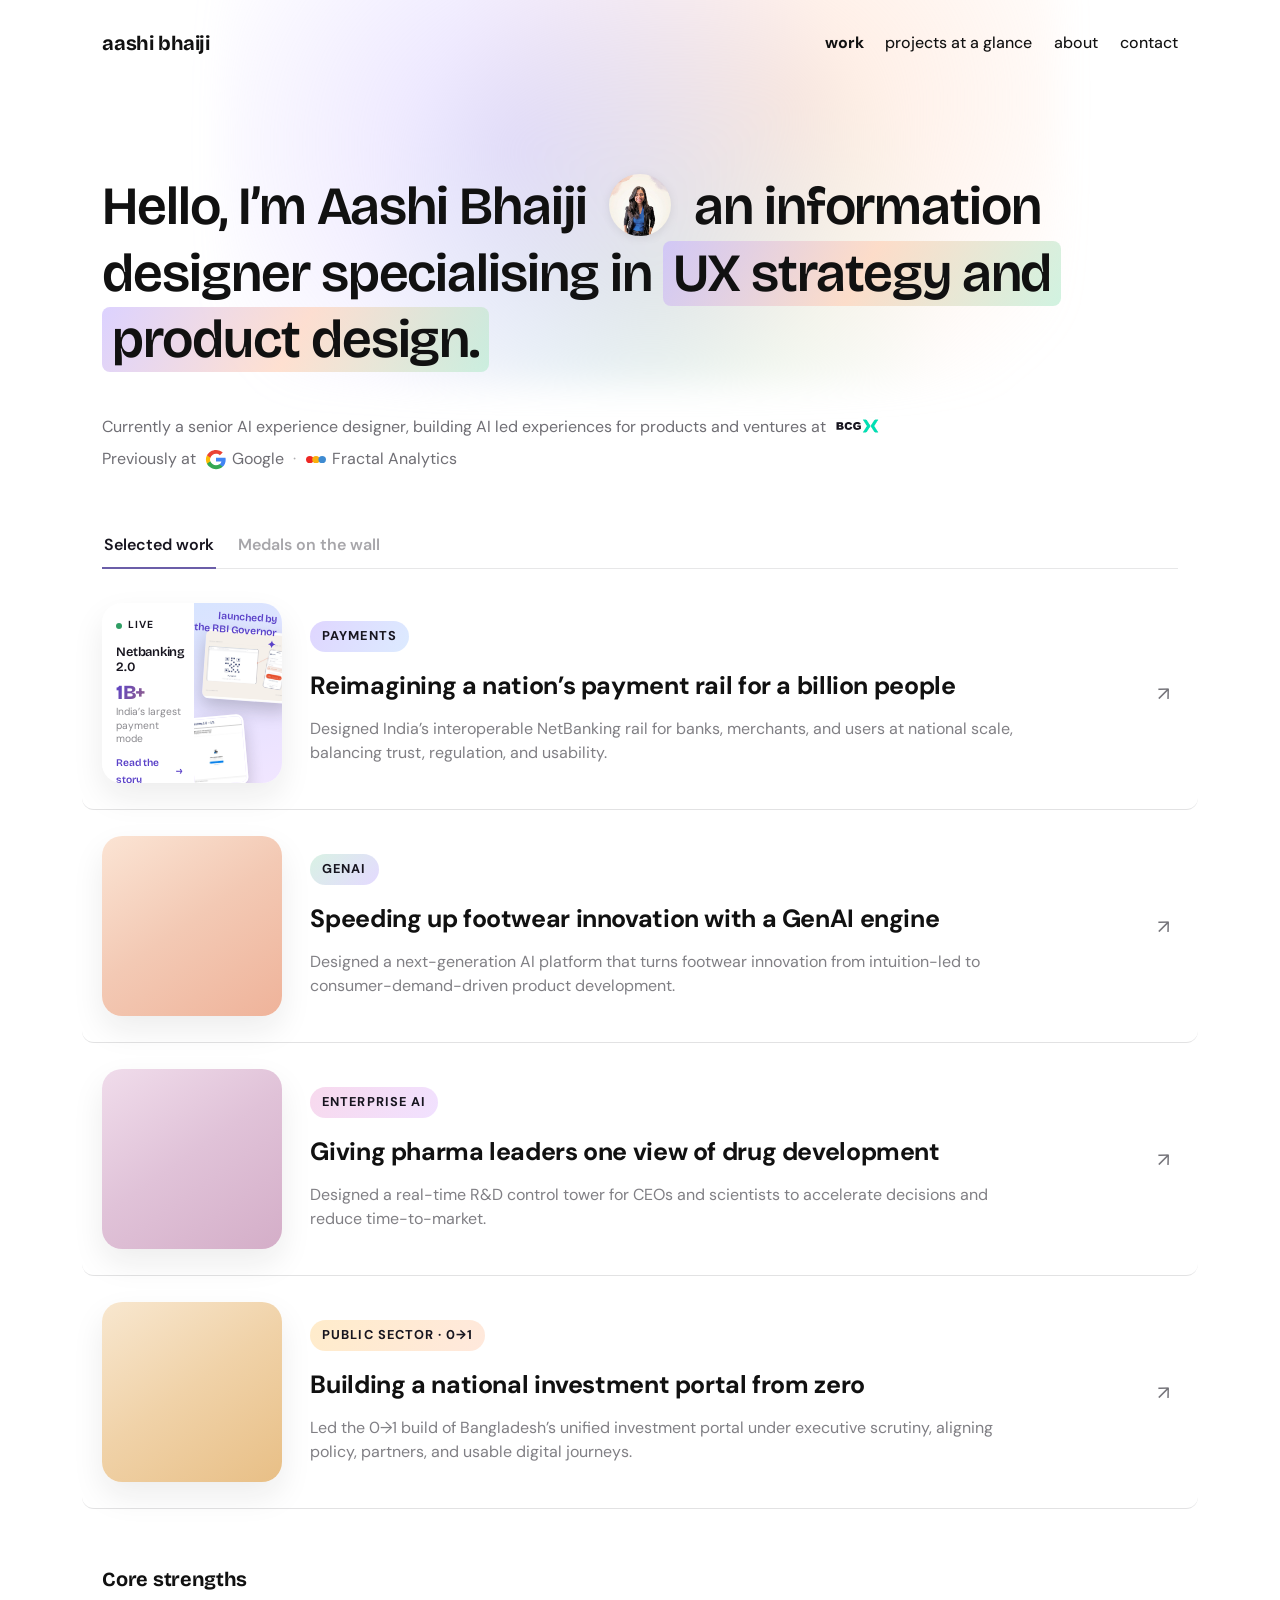
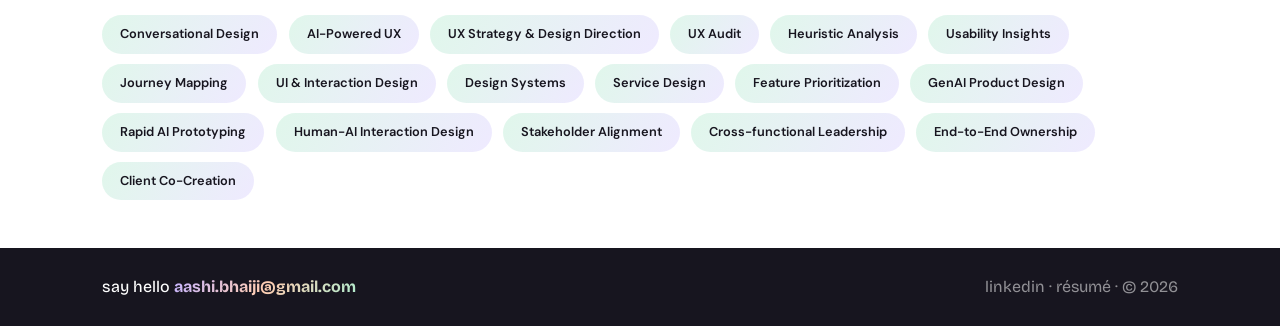
==== commit ec8ba66f: "Update about, design system, and project pages for improved navigation and content structure - Enhan" ====
--- a/index.html
+++ b/index.html
@@ -2,210 +2,12 @@
 <html lang="en">
 <head>
   <meta charset="UTF-8" />
-  <meta name="viewport" content="width=device-width, initial-scale=1.0, viewport-fit=cover" />
-  <title>Aashi Bhaiji — Information Designer</title>
-  <meta name="description" content="Aashi Bhaiji — Information designer specialising in UX strategy and product design. Senior AI experience designer at BCGX." />
-  <link rel="stylesheet" href="styles.css" />
+  <meta http-equiv="refresh" content="0; url=work.html" />
+  <link rel="canonical" href="work.html" />
+  <title>Aashi Bhaiji · Information Designer</title>
+  <script>location.replace("work.html");</script>
 </head>
-<body id="top" class="page-home">
-  <header class="site-header">
-    <a href="index.html" class="logo">aashi bhaiji</a>
-    <nav class="nav" aria-label="Primary">
-      <a href="#work" aria-current="page">work</a>
-      <a href="projects.html">projects at a glance</a>
-      <a href="about.html">about</a>
-      <a href="#contact">contact</a>
-    </nav>
-    <button class="menu-toggle" type="button" aria-label="Toggle menu" aria-expanded="false">
-      <span></span>
-      <span></span>
-      <span></span>
-    </button>
-  </header>
-
-  <main>
-    <section class="hero" aria-label="Introduction">
-      <div class="hero__container">
-        <h1 class="hero__display">
-          Hi — I’m Aashi Bhaiji
-          <img
-            class="hero__avatar"
-            src="assets/aashi-photo.png"
-            alt=""
-            width="72"
-            height="72"
-            decoding="async"
-          />
-          an information designer specialising in
-          <mark class="hero__mark hero__mark--lavender">UX strategy and</mark>
-          <mark class="hero__mark hero__mark--peach">product design.</mark>
-        </h1>
-        <div class="hero__meta">
-          <p class="hero__current">
-            <span class="hero__dot" aria-hidden="true"></span>
-            Currently a senior AI experience designer, building AI led experiences for products and ventures at BCGX
-          </p>
-          <p class="hero__prev">Previously at Google · Fractal Analytics</p>
-        </div>
-      </div>
-    </section>
-
-    <section id="work" class="work">
-      <div class="work__header">
-        <div class="work__tabs" role="tablist" aria-label="Work views">
-          <button
-            type="button"
-            class="work__tab is-active"
-            role="tab"
-            id="tab-selected"
-            aria-selected="true"
-            aria-controls="panel-selected"
-            data-panel="panel-selected"
-          >
-            Selected work
-          </button>
-          <button
-            type="button"
-            class="work__tab"
-            role="tab"
-            id="tab-medals"
-            aria-selected="false"
-            aria-controls="panel-medals"
-            data-panel="panel-medals"
-          >
-            Medals on the wall
-          </button>
-        </div>
-        <a href="projects.html" class="work__glance-link">projects at a glance →</a>
-      </div>
-
-      <div
-        id="panel-selected"
-        class="work__panel is-active"
-        role="tabpanel"
-        aria-labelledby="tab-selected"
-      >
-        <div class="work__list">
-          <article class="project" id="project-npci">
-            <a href="project-npci.html" class="project__link">
-              <div class="project__media project__media--lavender" aria-hidden="true"></div>
-              <div class="project__content">
-                <span class="project__tag project__tag--lavender">Payments</span>
-                <h3 class="project__title">Rebuilding a nation’s payment rail for a billion people</h3>
-                <p class="project__subtitle">Designed India’s interoperable NetBanking rail for banks, merchants, and users at national scale — balancing trust, regulation, and usability.</p>
-              </div>
-              <span class="project__arrow" aria-hidden="true">→</span>
-            </a>
-          </article>
-
-          <article class="project" id="project-relaxo-ai">
-            <a href="relaxo.html" class="project__link">
-              <div class="project__media project__media--peach" aria-hidden="true"></div>
-              <div class="project__content">
-                <span class="project__tag project__tag--peach">GenAI</span>
-                <h3 class="project__title">Speeding up footwear innovation with a GenAI engine</h3>
-                <p class="project__subtitle">Designed a next-generation AI platform that turns footwear innovation from intuition-led to consumer-demand-driven product development.</p>
-              </div>
-              <span class="project__arrow" aria-hidden="true">→</span>
-            </a>
-          </article>
-
-          <article class="project" id="project-sun-pharma">
-            <a href="sun-pharma.html" class="project__link">
-              <div class="project__media project__media--rose" aria-hidden="true"></div>
-              <div class="project__content">
-                <span class="project__tag project__tag--rose">Enterprise AI</span>
-                <h3 class="project__title">Giving pharma leaders one view of drug development</h3>
-                <p class="project__subtitle">Designed a real-time R&amp;D control tower for CEOs and scientists to accelerate decisions and reduce time-to-market.</p>
-              </div>
-              <span class="project__arrow" aria-hidden="true">→</span>
-            </a>
-          </article>
-
-          <article class="project" id="project-jica">
-            <a href="https://www.notion.so/31821cc8415f800c8d56eee14f1d9a2f" target="_blank" rel="noopener" class="project__link">
-              <div class="project__media project__media--amber" aria-hidden="true"></div>
-              <div class="project__content">
-                <span class="project__tag project__tag--amber">Public sector · 0→1</span>
-                <h3 class="project__title">Building a national investment portal from zero</h3>
-                <p class="project__subtitle">Led the 0→1 build of Bangladesh’s unified investment portal under executive scrutiny — aligning policy, partners, and usable digital journeys.</p>
-              </div>
-              <span class="project__arrow" aria-hidden="true">→</span>
-            </a>
-          </article>
-        </div>
-      </div>
-
-      <div
-        id="panel-medals"
-        class="work__panel"
-        role="tabpanel"
-        aria-labelledby="tab-medals"
-        hidden
-      >
-        <ul class="medals">
-          <li class="medals__item">
-            <span class="medals__year">2024</span>
-            <div class="medals__body">
-              <h3 class="medals__title">BCGX — Senior AI Experience Designer</h3>
-              <p class="medals__note">Leading AI-led product and venture experiences across client engagements.</p>
-            </div>
-          </li>
-          <li class="medals__item">
-            <span class="medals__year">Prior</span>
-            <div class="medals__body">
-              <h3 class="medals__title">Google · Fractal Analytics</h3>
-              <p class="medals__note">Product and information design across consumer and enterprise surfaces.</p>
-            </div>
-          </li>
-        </ul>
-      </div>
-    </section>
-
-    <section class="strengths" aria-labelledby="strengths-heading">
-      <h2 id="strengths-heading" class="strengths__title">Core strengths</h2>
-      <ul class="strengths__list">
-        <li class="strengths__tag strengths__tag--mint">Conversational Design</li>
-        <li class="strengths__tag strengths__tag--lavender">AI-Powered UX</li>
-        <li class="strengths__tag strengths__tag--mint">UX Strategy &amp; Design Direction</li>
-        <li class="strengths__tag strengths__tag--lavender">UX Audit</li>
-        <li class="strengths__tag strengths__tag--mint">Heuristic Analysis</li>
-        <li class="strengths__tag strengths__tag--lavender">Usability Insights</li>
-        <li class="strengths__tag strengths__tag--mint">User Research</li>
-        <li class="strengths__tag strengths__tag--lavender">User Testing</li>
-        <li class="strengths__tag strengths__tag--mint">Journey Mapping</li>
-        <li class="strengths__tag strengths__tag--lavender">Information Architecture</li>
-        <li class="strengths__tag strengths__tag--mint">Feature Prioritization</li>
-        <li class="strengths__tag strengths__tag--lavender">UI &amp; Interaction Design</li>
-        <li class="strengths__tag strengths__tag--mint">Rapid AI Prototyping</li>
-        <li class="strengths__tag strengths__tag--lavender">Stakeholder Alignment</li>
-      </ul>
-    </section>
-  </main>
-
-  <footer id="contact" class="site-footer">
-    <div class="site-footer__inner">
-      <p class="site-footer__hello">
-        say hello —
-        <a href="mailto:aashi.bhaiji@gmail.com">aashi.bhaiji@gmail.com</a>
-      </p>
-      <p class="site-footer__meta">
-        <a href="https://www.linkedin.com/in/aashibhaiji/" target="_blank" rel="noopener">linkedin</a>
-        <span aria-hidden="true"> · </span>
-        <a href="https://docs.google.com/document/d/1HMW5zZJj4p2m2f_B7VnrQRGxJLU11f6y/edit?usp=sharing&amp;ouid=116514539623917576615&amp;rtpof=true&amp;sd=true" target="_blank" rel="noopener">résumé</a>
-        <span aria-hidden="true"> · </span>
-        <span>© 2026</span>
-      </p>
-    </div>
-  </footer>
-
-  <div class="project-back-top-wrap" id="project-back-top-wrap">
-    <a href="#top" class="project-back-top" aria-label="Back to top" id="project-back-top">
-      <span class="project-back-top__ring" aria-hidden="true"></span>
-      <svg width="24" height="24" viewBox="0 0 24 24" fill="none" stroke="currentColor" stroke-width="2" stroke-linecap="round" stroke-linejoin="round"><path d="M12 19V5M5 12l7-7 7 7"/></svg>
-    </a>
-  </div>
-
-  <script src="script.js"></script>
+<body>
+  <p><a href="work.html">Continue to work</a></p>
 </body>
 </html>
